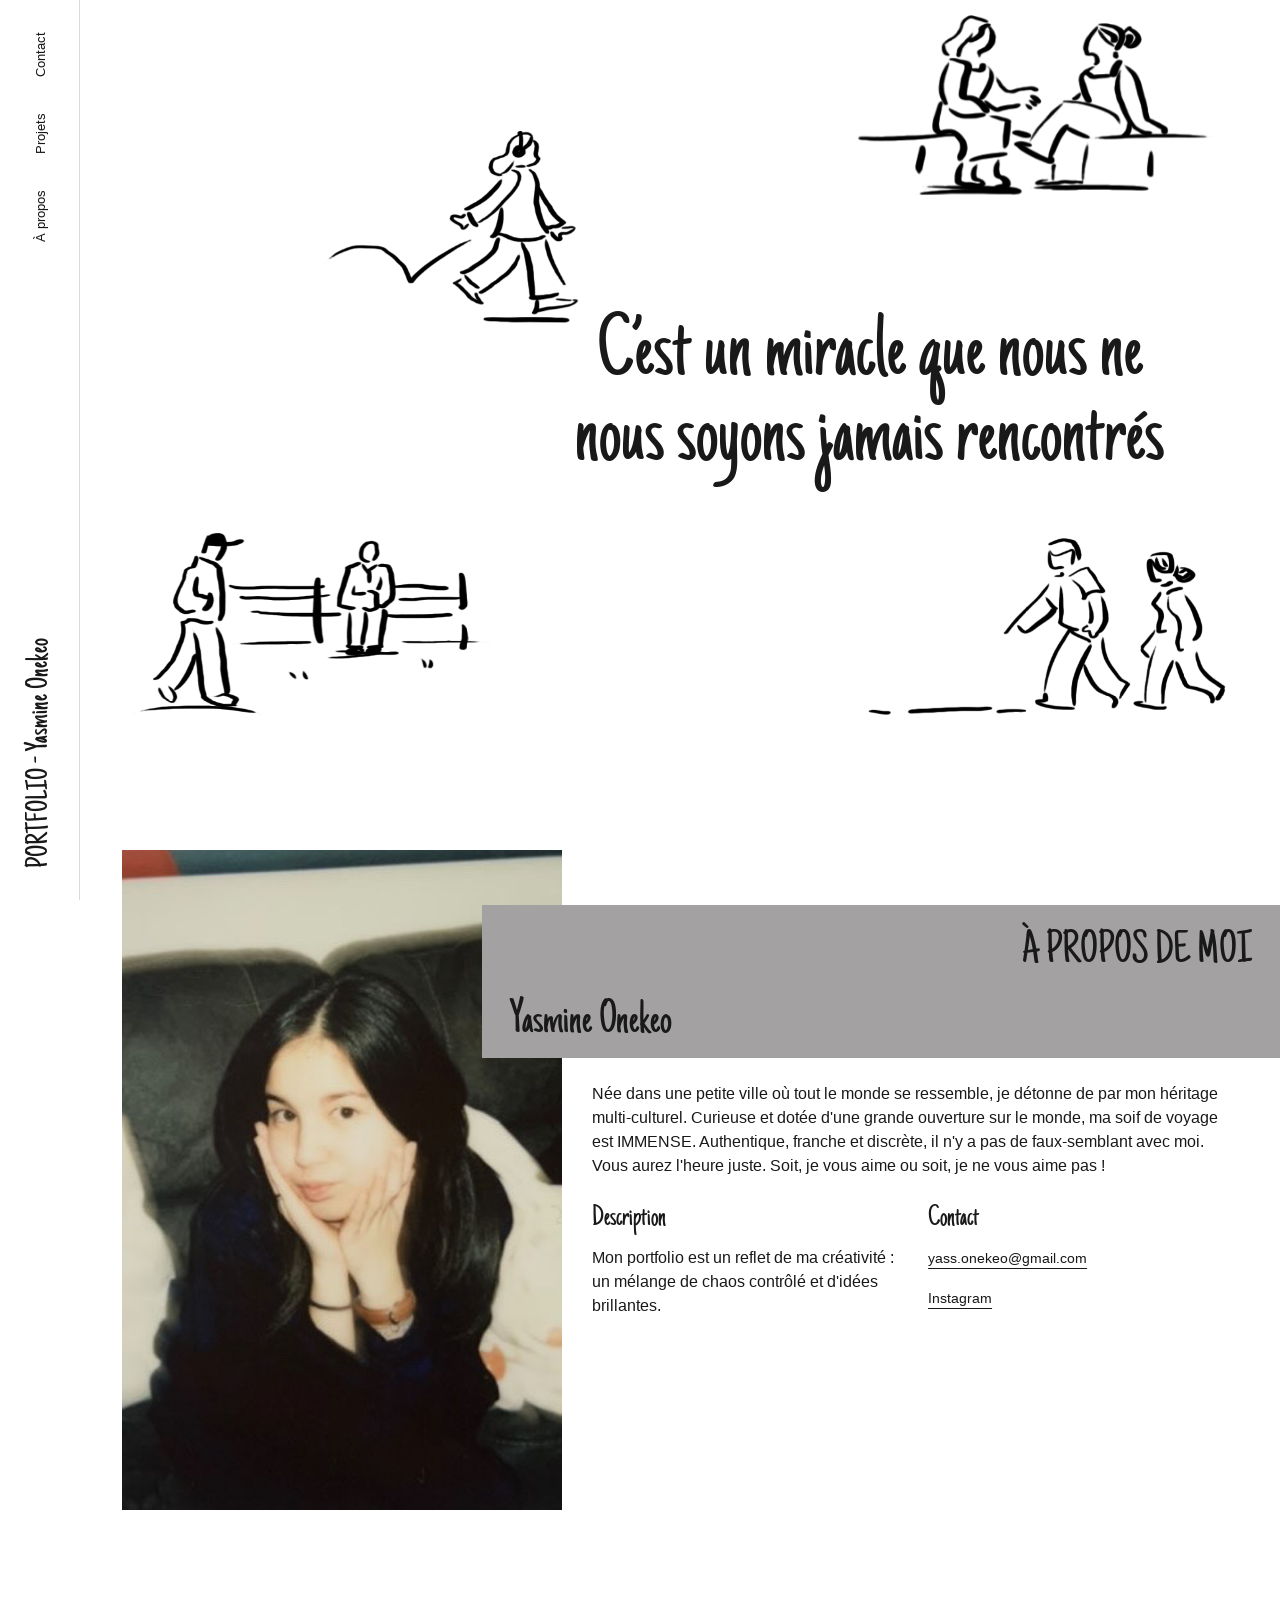
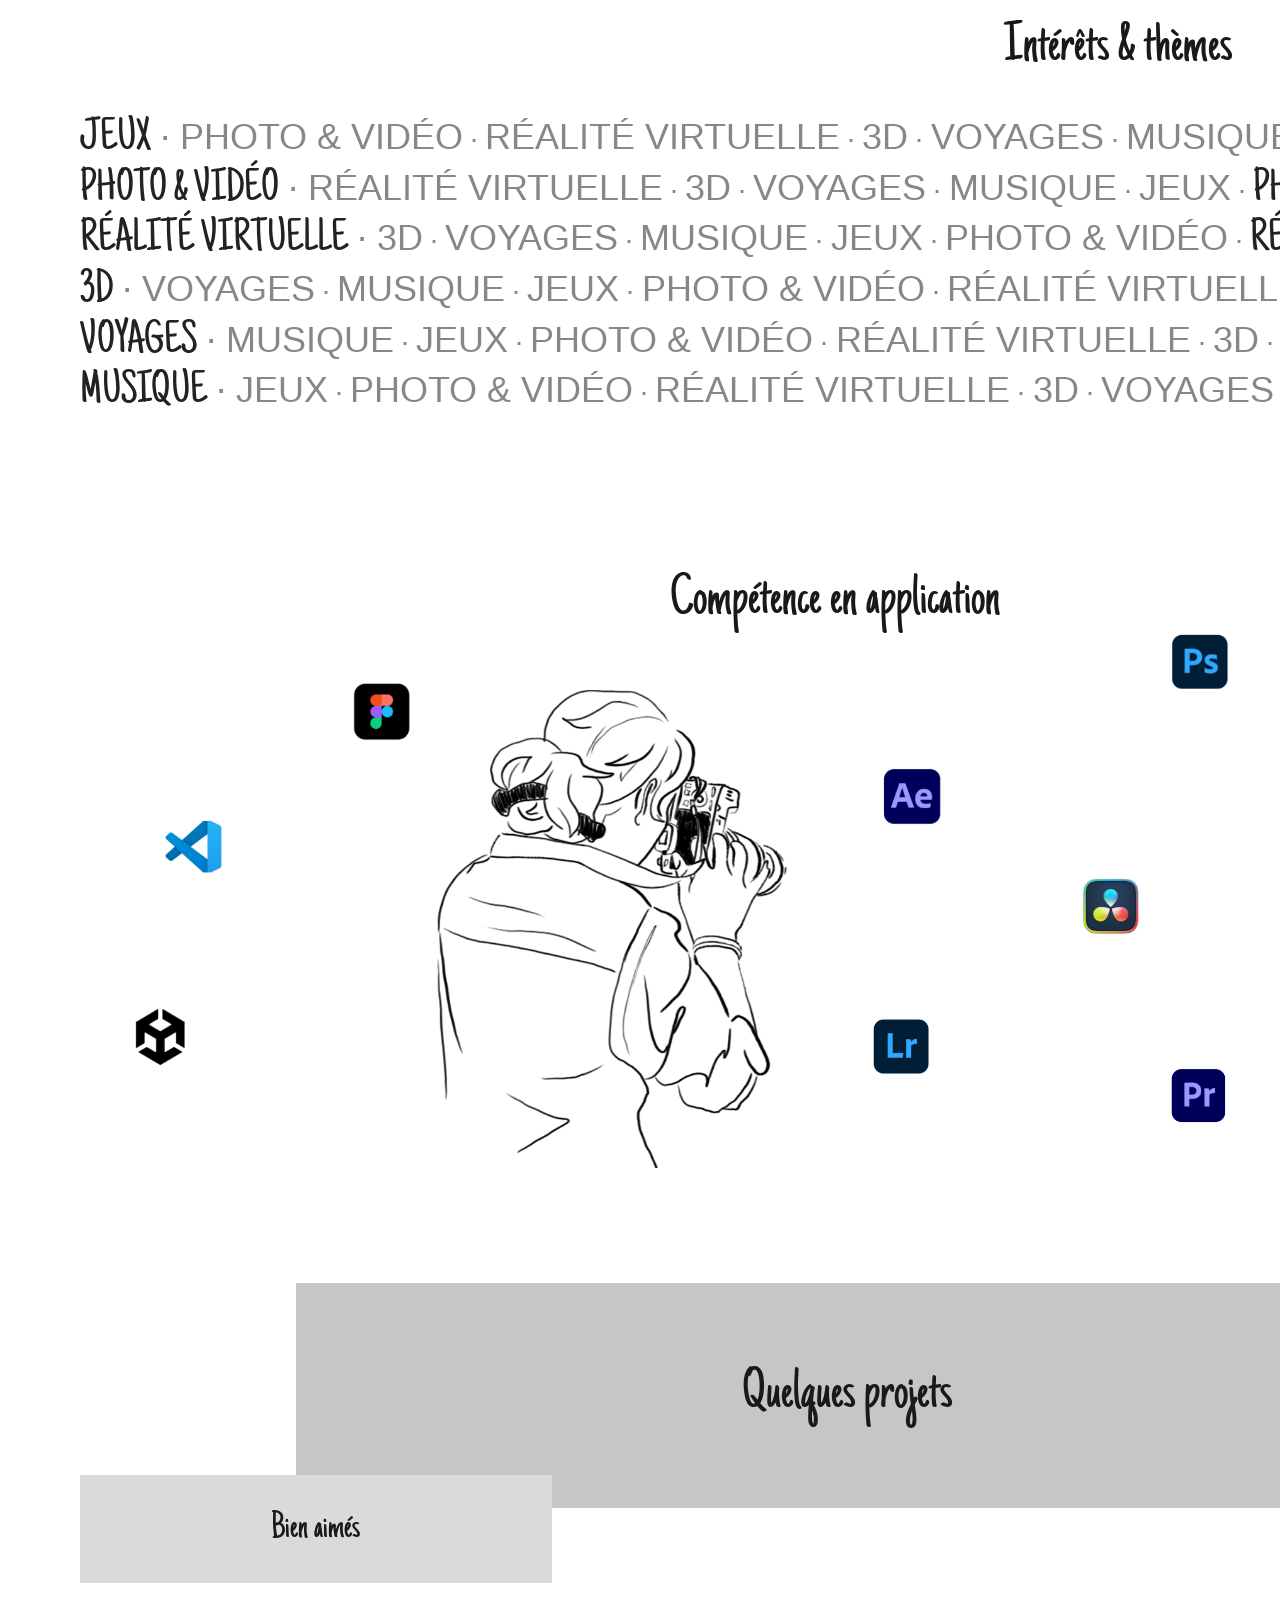
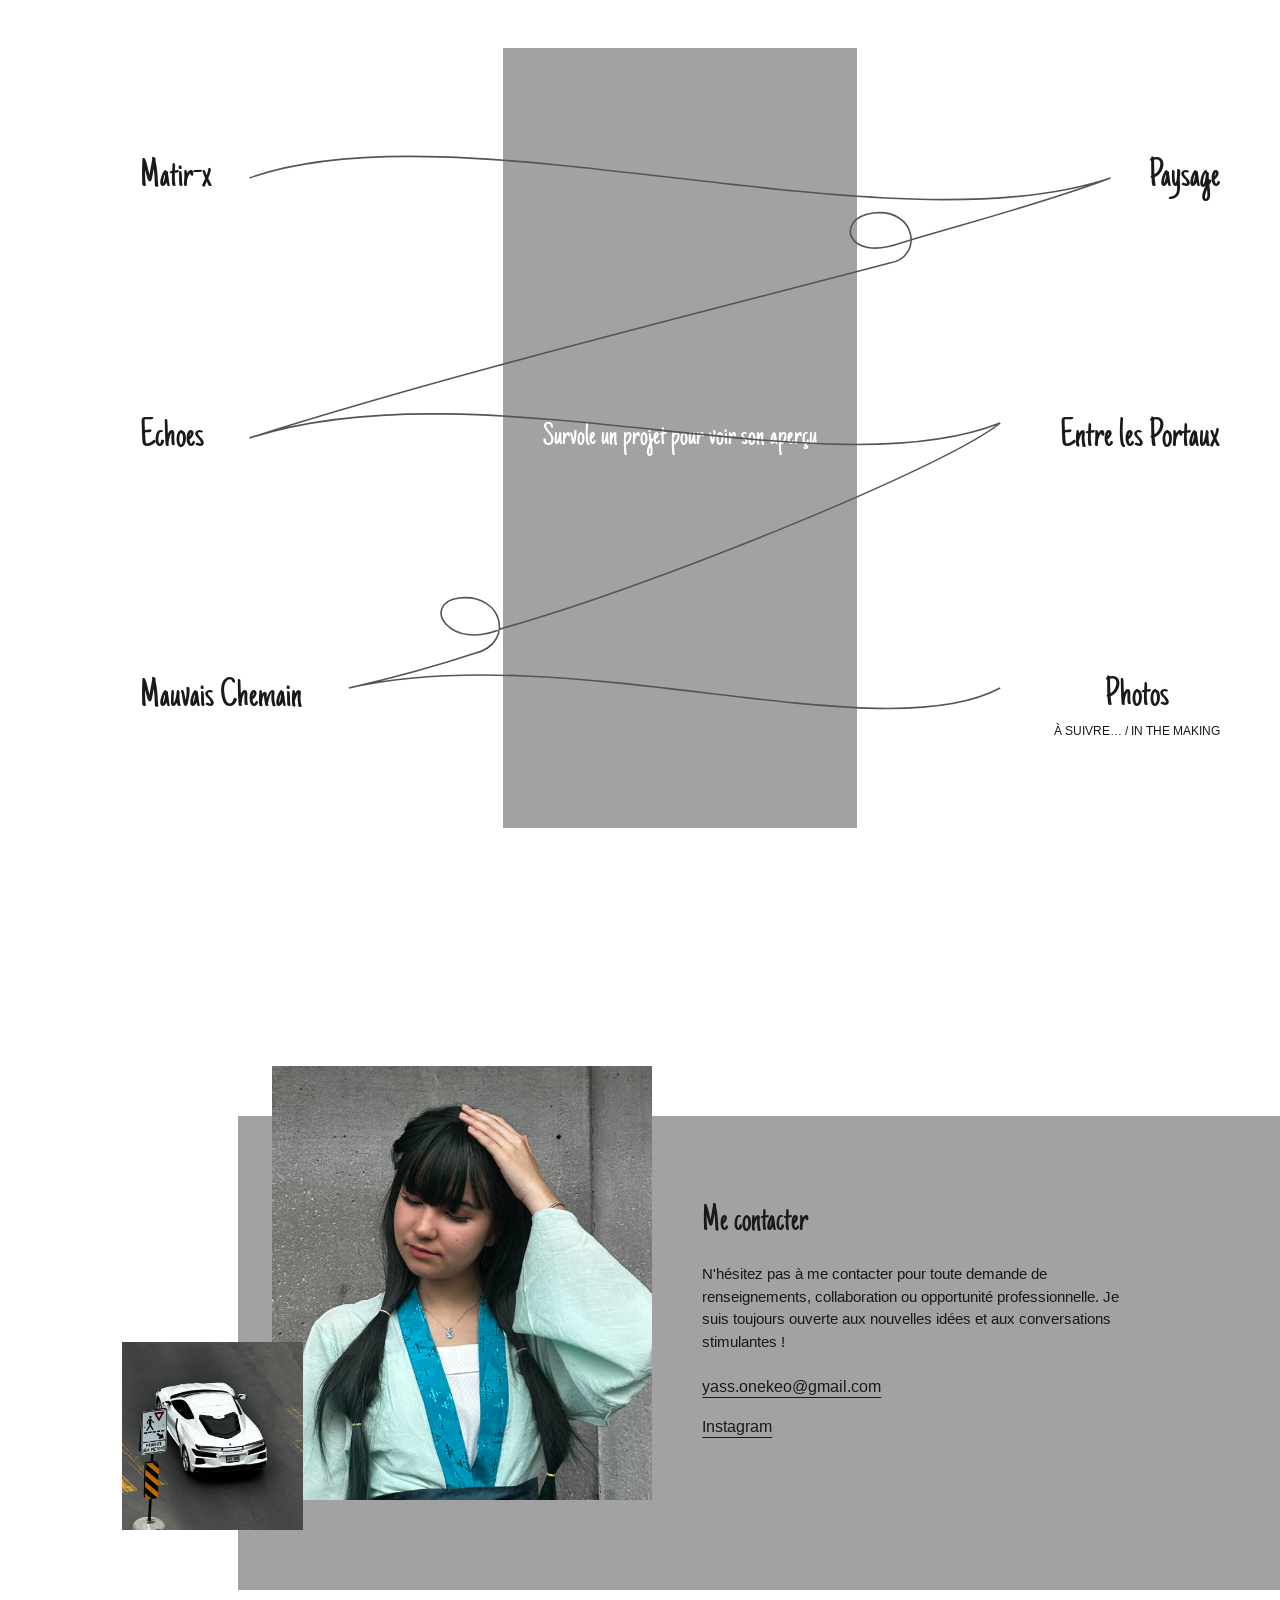
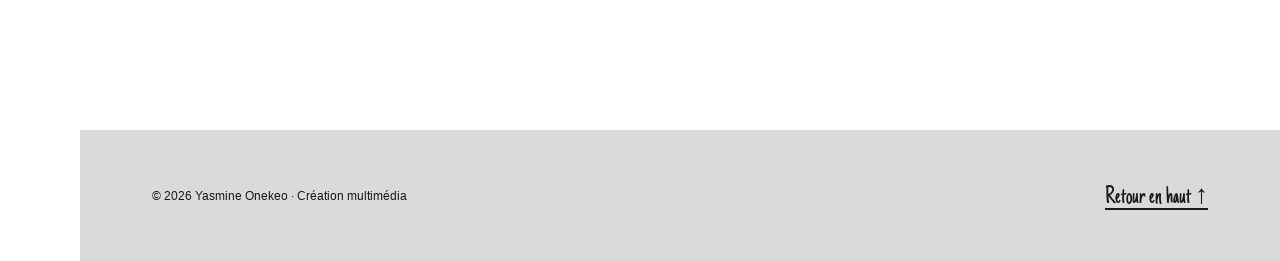
==== index.html @ c8550bc6 "correction de ma langue francaise dana la page d'accueil" ====
<!DOCTYPE html>
<html lang="fr">
  <head>
    <meta charset="UTF-8" />
    <meta name="viewport" content="width=device-width, initial-scale=1.0" />
    <meta name="robots" content="noindex, nofollow" />
    <title>Yasmine Onekeo | Portfolio</title>

    <!-- Les feuilles CSS sont lues dans cet ordre : couleurs, règles communes, mise en page. -->
    <link rel="stylesheet" href="./css/variables.css" />
    <link rel="stylesheet" href="./css/base.css" />
    <link rel="stylesheet" href="./css/layout.css" />

    <!-- Le style de la navigation est séparé parce qu'il est réutilisable. -->
    <link rel="stylesheet" href="./css/composantes/navigation.css" />
    <!-- defer attend la lecture du HTML et respecte l'ordre des trois fichiers. -->
    <script src="./js/data.js" defer></script>
    <script src="./js/components/project-card.js" defer></script>
    <script src="./js/main.js" defer></script>
  </head>

  <body>
    <!-- Visible seulement au clavier : évite de parcourir toute la navigation. -->
    <a class="skip-link" href="#apropos">Aller au contenu</a>

    <!-- Navigation principale -->
    <header class="header">
      <nav class="navigation">
        <a href="#accueil" class="navigation__logo"
          >PORTFOLIO - Yasmine Onekeo</a
        >

        <ul class="navigation__liste">
          <li>
            <a href="#apropos">À propos</a>
          </li>

          <li>
            <a href="#projets">Projets</a>
          </li>

          <li>
            <a href="#contact">Contact</a>
          </li>
        </ul>
      </nav>
    </header>

    <main>
      <!-- HERO / ACCUEIL -->
      <section id="accueil" class="hero">
        <div class="hero__illustration">
          <img
            class="hero__personnage hero__personnage--haut-gauche"
            src="./assets/images/accueil/heroTopLeft.png"
            alt="Dessin d'une personne qui marche"
          />
          <img
            class="hero__personnage hero__personnage--haut-droite"
            src="./assets/images/accueil/heroTopRight.png"
            alt="Dessin de deux personnes assises"
          />
          <img
            class="hero__personnage hero__personnage--bas-gauche"
            src="./assets/images/accueil/heroBottomLeft.png"
            alt="Dessin de personnes devant une barrière"
          />
          <img
            class="hero__personnage hero__personnage--bas-droite"
            src="./assets/images/accueil/heroBottomRight.png"
            alt="Dessin de deux personnes qui marchent"
          />
          <p class="hero__texte">
            C’est un miracle que nous ne nous soyons jamais rencontrés
          </p>
        </div>
      </section>

      <!-- À PROPOS -->
      <section id="apropos" class="apropos">
        <div class="apropos__image">
          <img
            src="./assets/images/accueil/meeee.JPG"
            alt="Portrait de Yasmine Onekeo"
          />
        </div>

        <div class="apropos__contenu">
          <header class="apropos__header">
            <h2>À propos de moi</h2>
            <h1>Yasmine Onekeo</h1>
          </header>

          <div class="apropos__texte">
            <p>
              Née dans une petite ville où tout le monde se ressemble, je
              détonne de par mon héritage multi-culturel. Curieuse et dotée
              d'une grande ouverture sur le monde, ma soif de voyage est
              IMMENSE. Authentique, franche et discrète, il n'y a pas de
              faux-semblant avec moi. Vous aurez l'heure juste. Soit, je vous
              aime ou soit, je ne vous aime pas !
            </p>

            <div class="apropos__details">
              <div>
                <h3>Description</h3>

                <p>
                  Mon portfolio est un reflet de ma créativité : un mélange de
                  chaos contrôlé et d'idées brillantes.
                </p>
              </div>

              <div>
                <h3>Contact</h3>

                <p>
                  <a href="mailto:yass.onekeo@gmail.com">
                    yass.onekeo@gmail.com
                  </a>
                </p>

                <p>
                  <a
                    href="https://www.instagram.com/ugc.yzmn/"
                    target="_blank"
                    rel="noopener noreferrer"
                  >
                    Instagram
                  </a>
                </p>
              </div>
            </div>
          </div>
        </div>
      </section>

      <!-- INTÉRÊTS & THÈMES -->
      <section class="interets">
        <h2>Intérêts & thèmes</h2>

        <div class="interets__marquee">
          <!-- Ligne 1 : défilement vers la gauche -->
          <div class="interets__ligne">
            <div class="interets__groupe">
              <strong class="interets__mot interets__mot--rouge">JEUX</strong>
              <span class="interets__mot interets__mot--vert"
                >PHOTO & VIDÉO</span
              >
              <span class="interets__mot interets__mot--mauve"
                >RÉALITÉ VIRTUELLE</span
              >
              <span class="interets__mot interets__mot--bleu">3D</span>
              <span class="interets__mot interets__mot--jaune">VOYAGES</span>
              <span class="interets__mot interets__mot--rose">MUSIQUE</span>
              <strong class="interets__mot interets__mot--rouge">JEUX</strong>
              <span class="interets__mot interets__mot--vert"
                >PHOTO & VIDÉO</span
              >
              <span class="interets__mot interets__mot--mauve"
                >RÉALITÉ VIRTUELLE</span
              >
              <span class="interets__mot interets__mot--bleu">3D</span>
              <span class="interets__mot interets__mot--jaune">VOYAGES</span>
              <span class="interets__mot interets__mot--rose">MUSIQUE</span>
            </div>

            <!-- Copie du premier groupe : elle rend le défilement continu, sans saut. -->
            <div class="interets__groupe" aria-hidden="true">
              <strong class="interets__mot interets__mot--rouge">JEUX</strong>
              <span class="interets__mot interets__mot--vert"
                >PHOTO & VIDÉO</span
              >
              <span class="interets__mot interets__mot--mauve"
                >RÉALITÉ VIRTUELLE</span
              >
              <span class="interets__mot interets__mot--bleu">3D</span>
              <span class="interets__mot interets__mot--jaune">VOYAGES</span>
              <span class="interets__mot interets__mot--rose">MUSIQUE</span>
              <strong class="interets__mot interets__mot--rouge">JEUX</strong>
              <span class="interets__mot interets__mot--vert"
                >PHOTO & VIDÉO</span
              >
              <span class="interets__mot interets__mot--mauve"
                >RÉALITÉ VIRTUELLE</span
              >
              <span class="interets__mot interets__mot--bleu">3D</span>
              <span class="interets__mot interets__mot--jaune">VOYAGES</span>
              <span class="interets__mot interets__mot--rose">MUSIQUE</span>
            </div>
          </div>

          <!-- Ligne 2 : défilement vers la droite -->
          <div class="interets__ligne">
            <div class="interets__groupe">
              <strong class="interets__mot interets__mot--vert"
                >PHOTO & VIDÉO</strong
              >
              <span class="interets__mot interets__mot--mauve"
                >RÉALITÉ VIRTUELLE</span
              >
              <span class="interets__mot interets__mot--bleu">3D</span>
              <span class="interets__mot interets__mot--jaune">VOYAGES</span>
              <span class="interets__mot interets__mot--rose">MUSIQUE</span>
              <span class="interets__mot interets__mot--rouge">JEUX</span>
              <strong class="interets__mot interets__mot--vert"
                >PHOTO & VIDÉO</strong
              >
              <span class="interets__mot interets__mot--mauve"
                >RÉALITÉ VIRTUELLE</span
              >
              <span class="interets__mot interets__mot--bleu">3D</span>
              <span class="interets__mot interets__mot--jaune">VOYAGES</span>
              <span class="interets__mot interets__mot--rose">MUSIQUE</span>
              <span class="interets__mot interets__mot--rouge">JEUX</span>
            </div>

            <!-- Copie nécessaire au défilement continu -->
            <div class="interets__groupe" aria-hidden="true">
              <strong class="interets__mot interets__mot--vert"
                >PHOTO & VIDÉO</strong
              >
              <span class="interets__mot interets__mot--mauve"
                >RÉALITÉ VIRTUELLE</span
              >
              <span class="interets__mot interets__mot--bleu">3D</span>
              <span class="interets__mot interets__mot--jaune">VOYAGES</span>
              <span class="interets__mot interets__mot--rose">MUSIQUE</span>
              <span class="interets__mot interets__mot--rouge">JEUX</span>
              <strong class="interets__mot interets__mot--vert"
                >PHOTO & VIDÉO</strong
              >
              <span class="interets__mot interets__mot--mauve"
                >RÉALITÉ VIRTUELLE</span
              >
              <span class="interets__mot interets__mot--bleu">3D</span>
              <span class="interets__mot interets__mot--jaune">VOYAGES</span>
              <span class="interets__mot interets__mot--rose">MUSIQUE</span>
              <span class="interets__mot interets__mot--rouge">JEUX</span>
            </div>
          </div>

          <!-- Ligne 3 : défilement vers la gauche -->
          <div class="interets__ligne">
            <div class="interets__groupe">
              <strong class="interets__mot interets__mot--mauve"
                >RÉALITÉ VIRTUELLE</strong
              >
              <span class="interets__mot interets__mot--bleu">3D</span>
              <span class="interets__mot interets__mot--jaune">VOYAGES</span>
              <span class="interets__mot interets__mot--rose">MUSIQUE</span>
              <span class="interets__mot interets__mot--rouge">JEUX</span>
              <span class="interets__mot interets__mot--vert"
                >PHOTO & VIDÉO</span
              >
              <strong class="interets__mot interets__mot--mauve"
                >RÉALITÉ VIRTUELLE</strong
              >
              <span class="interets__mot interets__mot--bleu">3D</span>
              <span class="interets__mot interets__mot--jaune">VOYAGES</span>
              <span class="interets__mot interets__mot--rose">MUSIQUE</span>
              <span class="interets__mot interets__mot--rouge">JEUX</span>
              <span class="interets__mot interets__mot--vert"
                >PHOTO & VIDÉO</span
              >
            </div>

            <!-- Copie nécessaire au défilement continu -->
            <div class="interets__groupe" aria-hidden="true">
              <strong class="interets__mot interets__mot--mauve"
                >RÉALITÉ VIRTUELLE</strong
              >
              <span class="interets__mot interets__mot--bleu">3D</span>
              <span class="interets__mot interets__mot--jaune">VOYAGES</span>
              <span class="interets__mot interets__mot--rose">MUSIQUE</span>
              <span class="interets__mot interets__mot--rouge">JEUX</span>
              <span class="interets__mot interets__mot--vert"
                >PHOTO & VIDÉO</span
              >
              <strong class="interets__mot interets__mot--mauve"
                >RÉALITÉ VIRTUELLE</strong
              >
              <span class="interets__mot interets__mot--bleu">3D</span>
              <span class="interets__mot interets__mot--jaune">VOYAGES</span>
              <span class="interets__mot interets__mot--rose">MUSIQUE</span>
              <span class="interets__mot interets__mot--rouge">JEUX</span>
              <span class="interets__mot interets__mot--vert">PHOTO VIDÉO</span>
            </div>
          </div>

          <!-- Ligne 4 : défilement vers la droite -->
          <div class="interets__ligne">
            <div class="interets__groupe">
              <strong class="interets__mot interets__mot--bleu">3D</strong>
              <span class="interets__mot interets__mot--jaune">VOYAGES</span>
              <span class="interets__mot interets__mot--rose">MUSIQUE</span>
              <span class="interets__mot interets__mot--rouge">JEUX</span>
              <span class="interets__mot interets__mot--vert"
                >PHOTO & VIDÉO</span
              >
              <span class="interets__mot interets__mot--mauve"
                >RÉALITÉ VIRTUELLE</span
              >
              <strong class="interets__mot interets__mot--bleu">3D</strong>
              <span class="interets__mot interets__mot--jaune">VOYAGES</span>
              <span class="interets__mot interets__mot--rose">MUSIQUE</span>
              <span class="interets__mot interets__mot--rouge">JEUX</span>
              <span class="interets__mot interets__mot--vert"
                >PHOTO & VIDÉO</span
              >
              <span class="interets__mot interets__mot--mauve"
                >RÉALITÉ VIRTUELLE</span
              >
            </div>

            <!-- Copie nécessaire au défilement continu -->
            <div class="interets__groupe" aria-hidden="true">
              <strong class="interets__mot interets__mot--bleu">3D</strong>
              <span class="interets__mot interets__mot--jaune">VOYAGES</span>
              <span class="interets__mot interets__mot--rose">MUSIQUE</span>
              <span class="interets__mot interets__mot--rouge">JEUX</span>
              <span class="interets__mot interets__mot--vert"
                >PHOTO & VIDÉO</span
              >
              <span class="interets__mot interets__mot--mauve"
                >RÉALITÉ VIRTUELLE</span
              >
              <strong class="interets__mot interets__mot--bleu">3D</strong>
              <span class="interets__mot interets__mot--jaune">VOYAGES</span>
              <span class="interets__mot interets__mot--rose">MUSIQUE</span>
              <span class="interets__mot interets__mot--rouge">JEUX</span>
              <span class="interets__mot interets__mot--vert"
                >PHOTO & VIDÉO</span
              >
              <span class="interets__mot interets__mot--mauve"
                >RÉALITÉ VIRTUELLE</span
              >
            </div>
          </div>

          <!-- Ligne 5 : défilement vers la gauche -->
          <div class="interets__ligne">
            <div class="interets__groupe">
              <strong class="interets__mot interets__mot--jaune"
                >VOYAGES</strong
              >
              <span class="interets__mot interets__mot--rose">MUSIQUE</span>
              <span class="interets__mot interets__mot--rouge">JEUX</span>
              <span class="interets__mot interets__mot--vert"
                >PHOTO & VIDÉO</span
              >
              <span class="interets__mot interets__mot--mauve"
                >RÉALITÉ VIRTUELLE</span
              >
              <span class="interets__mot interets__mot--bleu">3D</span>
              <strong class="interets__mot interets__mot--jaune"
                >VOYAGES</strong
              >
              <span class="interets__mot interets__mot--rose">MUSIQUE</span>
              <span class="interets__mot interets__mot--rouge">JEUX</span>
              <span class="interets__mot interets__mot--vert"
                >PHOTO & VIDÉO</span
              >
              <span class="interets__mot interets__mot--mauve"
                >RÉALITÉ VIRTUELLE</span
              >
              <span class="interets__mot interets__mot--bleu">3D</span>
            </div>

            <!-- Copie nécessaire au défilement continu -->
            <div class="interets__groupe" aria-hidden="true">
              <strong class="interets__mot interets__mot--jaune"
                >VOYAGES</strong
              >
              <span class="interets__mot interets__mot--rose">MUSIQUE</span>
              <span class="interets__mot interets__mot--rouge">JEUX</span>
              <span class="interets__mot interets__mot--vert"
                >PHOTO & VIDÉO</span
              >
              <span class="interets__mot interets__mot--mauve"
                >RÉALITÉ VIRTUELLE</span
              >
              <span class="interets__mot interets__mot--bleu">3D</span>
              <strong class="interets__mot interets__mot--jaune"
                >VOYAGES</strong
              >
              <span class="interets__mot interets__mot--rose">MUSIQUE</span>
              <span class="interets__mot interets__mot--rouge">JEUX</span>
              <span class="interets__mot interets__mot--vert"
                >PHOTO & VIDÉO</span
              >
              <span class="interets__mot interets__mot--mauve"
                >RÉALITÉ VIRTUELLE</span
              >
              <span class="interets__mot interets__mot--bleu">3D</span>
            </div>
          </div>

          <!-- Ligne 6 : défilement vers la droite -->
          <div class="interets__ligne">
            <div class="interets__groupe">
              <strong class="interets__mot interets__mot--rose">MUSIQUE</strong>
              <span class="interets__mot interets__mot--rouge">JEUX</span>
              <span class="interets__mot interets__mot--vert"
                >PHOTO & VIDÉO</span
              >
              <span class="interets__mot interets__mot--mauve"
                >RÉALITÉ VIRTUELLE</span
              >
              <span class="interets__mot interets__mot--bleu">3D</span>
              <span class="interets__mot interets__mot--jaune">VOYAGES</span>
              <strong class="interets__mot interets__mot--rose">MUSIQUE</strong>
              <span class="interets__mot interets__mot--rouge">JEUX</span>
              <span class="interets__mot interets__mot--vert"
                >PHOTO & VIDÉO</span
              >
              <span class="interets__mot interets__mot--mauve"
                >RÉALITÉ VIRTUELLE</span
              >
              <span class="interets__mot interets__mot--bleu">3D</span>
              <span class="interets__mot interets__mot--jaune">VOYAGES</span>
            </div>

            <!-- Copie nécessaire au défilement continu -->
            <div class="interets__groupe" aria-hidden="true">
              <strong class="interets__mot interets__mot--rose">MUSIQUE</strong>
              <span class="interets__mot interets__mot--rouge">JEUX</span>
              <span class="interets__mot interets__mot--vert"
                >PHOTO & VIDÉO</span
              >
              <span class="interets__mot interets__mot--mauve"
                >RÉALITÉ VIRTUELLE</span
              >
              <span class="interets__mot interets__mot--bleu">3D</span>
              <span class="interets__mot interets__mot--jaune">VOYAGES</span>
              <strong class="interets__mot interets__mot--rose">MUSIQUE</strong>
              <span class="interets__mot interets__mot--rouge">JEUX</span>
              <span class="interets__mot interets__mot--vert"
                >PHOTO & VIDÉO</span
              >
              <span class="interets__mot interets__mot--mauve"
                >RÉALITÉ VIRTUELLE</span
              >
              <span class="interets__mot interets__mot--bleu">3D</span>
              <span class="interets__mot interets__mot--jaune">VOYAGES</span>
            </div>
          </div>
        </div>
      </section>

      <!-- SKILLS / EXPERTISE -->
      <section class="skills">
        <h2>Compétence en application</h2>

        <div class="skills__contenu">
          <div class="skills__illustration">
            <img src="./assets/images/accueil/illustrationn.png" alt="" />
          </div>

          <ul class="skills__logiciels">
            <li class="logiciel" tabindex="0" aria-label="Figma">
              <img
                class="logiciel__icone"
                src="./assets/icones/figma.png"
                alt=""
                width="65"
                height="65"
                loading="lazy"
              />
              <span class="logiciel__nom" aria-hidden="true">Figma</span>
            </li>

            <li class="logiciel" tabindex="0" aria-label="Visual Studio Code">
              <img
                class="logiciel__icone"
                src="./assets/icones/vscode.png"
                alt=""
                width="65"
                height="65"
                loading="lazy"
              />
              <span class="logiciel__nom" aria-hidden="true"
                >Visual Studio Code</span
              >
            </li>

            <li class="logiciel" tabindex="0" aria-label="Unity">
              <img
                class="logiciel__icone"
                src="./assets/icones/unity.png"
                alt=""
                width="65"
                height="65"
                loading="lazy"
              />
              <span class="logiciel__nom" aria-hidden="true">Unity</span>
            </li>

            <li class="logiciel" tabindex="0" aria-label="Adobe Photoshop">
              <img
                class="logiciel__icone"
                src="./assets/icones/photoshop.png"
                alt=""
                width="65"
                height="65"
                loading="lazy"
              />
              <span class="logiciel__nom" aria-hidden="true">Photoshop</span>
            </li>

            <li class="logiciel" tabindex="0" aria-label="Adobe After Effects">
              <img
                class="logiciel__icone"
                src="./assets/icones/after-effects.png"
                alt=""
                width="65"
                height="65"
                loading="lazy"
              />
              <span class="logiciel__nom" aria-hidden="true"
                >After Effects</span
              >
            </li>

            <li class="logiciel" tabindex="0" aria-label="DaVinci Resolve">
              <img
                class="logiciel__icone"
                src="./assets/icones/davinci-resolve.png"
                alt=""
                width="65"
                height="65"
                loading="lazy"
              />
              <span class="logiciel__nom" aria-hidden="true"
                >DaVinci Resolve</span
              >
            </li>

            <li class="logiciel" tabindex="0" aria-label="Adobe Lightroom">
              <img
                class="logiciel__icone"
                src="./assets/icones/lightroom.png"
                alt=""
                width="65"
                height="65"
                loading="lazy"
              />
              <span class="logiciel__nom" aria-hidden="true">Lightroom</span>
            </li>

            <li class="logiciel" tabindex="0" aria-label="Adobe Premiere Pro">
              <img
                class="logiciel__icone"
                src="./assets/icones/premiere-pro.png"
                alt=""
                width="65"
                height="65"
                loading="lazy"
              />
              <span class="logiciel__nom" aria-hidden="true">Premiere Pro</span>
            </li>
          </ul>
        </div>
      </section>

      <!-- PROJETS -->
      <section id="projets" class="projets">
        <header class="projets__header">
          <h2>Quelques projets</h2>
          <p>Bien aimés</p>
        </header>

        <div class="projets__composition">
          <!-- Zone d'aperçu : l'image change au survol d'un projet. -->
          <div class="projets__apercu" aria-live="polite">
            <img class="projets__apercu-image" alt="" />
            <p class="projets__apercu-texte">
              Survole un projet pour voir son aperçu
            </p>
          </div>

          <img
            class="projets__fil"
            src="./assets/images/accueil/fil-projets.svg"
            alt=""
          />

          <!-- Cette div est remplie depuis data/projects.json. -->
          <div class="projets__liste" aria-live="polite">
            <p class="projets__message">Chargement des projets…</p>
          </div>

          <!-- Cette dernière place annonce les futurs projets. -->
          <p class="projets__avenir">
            Photos<span>À suivre… / In the making</span>
          </p>
        </div>
      </section>

      <!-- CONTACT -->
      <section id="contact" class="contact">
        <figure class="contact__images">
          <img
            class="contact__portrait"
            loading="lazy"
            src="./assets/images/accueil/contact.jpeg"
            alt="Yasmine Onekeo"
          />

          <img
            class="contact__voiture"
            loading="lazy"
            src="./assets/images/accueil/voiture.JPG"
            alt="Extrait d'un projet photographique"
          />
        </figure>

        <div class="contact__contenu">
          <h2>Me contacter</h2>

          <p class="contact__texte">
            N'hésitez pas à me contacter pour toute demande de renseignements,
            collaboration ou opportunité professionnelle. Je suis toujours
            ouverte aux nouvelles idées et aux conversations stimulantes !
          </p>

          <address>
            <p>
              <a href="mailto:yass.onekeo@gmail.com">yass.onekeo@gmail.com</a>
            </p>

            <p>
              <a
                href="https://www.instagram.com/ugc.yzmn/"
                target="_blank"
                rel="noopener noreferrer"
              >
                Instagram
              </a>
            </p>
          </address>
        </div>
      </section>
    </main>

    <!-- FOOTER -->
    <footer class="footer">
      <p>© 2026 Yasmine Onekeo · Création multimédia</p>
      <a href="#accueil">Retour en haut ↑</a>
    </footer>
  </body>
</html>
---- css/variables.css ----
/*
  Palette commune à toutes les sections.
  Une variable CSS commence par -- et permet de réutiliser une même couleur.
  Exemple : background: var(--gris-collage).
*/
:root {
  --couleur-texte: #191919;
  --couleur-fond: #fff;
  --gris-collage: #a3a1a1;
  --gris-projets: #c7c5c5;
  --gris-clair: #dadada;
  --gris-themes: #8a8686;
}
---- css/base.css ----
/* Polices  */
@font-face {
  font-family: Liberation;
  src: url("../assets/fonts/liberation_sans/LiberationSans-Regular.ttf")
    format("truetype");
  font-display: swap;
}

@font-face {
  font-family: Liberation;
  src: url("../assets/fonts/liberation_sans/LiberationSans-Bold.ttf")
    format("truetype");
  font-weight: 700;
  font-display: swap;
}

@font-face {
  font-family: "Just Another Hand";
  src: url("../assets/fonts/Just_Another_Hand/JustAnotherHand-Regular.ttf")
    format("truetype");
  font-display: swap;
}

/* Chaque élément compte sa bordure et son espace intérieur dans sa largeur. */
* {
  box-sizing: border-box;
}

/* Le défilement vers les ancres (#projets, #contact…) devient doux. */
html {
  scroll-behavior: smooth;
  scroll-padding-top: 24px;
}

/* Styles communs pour les pages du site. */
body {
  margin: 0;
  color: var(--couleur-texte);
  background: var(--couleur-fond);
  font-family: Liberation, Arial, sans-serif;
  line-height: 1.5;
  overflow-x: hidden;
}

/* Une image ne dépasse jamais la largeur de son conteneur. */
img {
  display: block;
  max-width: 100%;
}

/* Les liens reprennent la couleur du texte qui les entoure. */
a {
  color: inherit;
  text-underline-offset: 5px;
}

a:hover {
  text-decoration: underline;
}

/* Le contour apparaît quand on navigue avec la touche Tab. */
a:focus-visible {
  outline: 2px solid var(--couleur-texte);
  outline-offset: 7px;
}

h1,
h2,
h3,
p {
  margin-top: 0;
}

h2 {
  font-family: "Just Another Hand", cursive;
  font-weight: 400;
  font-size: clamp(36px, 4.5vw, 60px);
  line-height: 1;
}

address {
  font-style: normal;
}

/* Lien aide les personnes au clavier à aller directement au contenu. */
.skip-link {
  position: absolute;
  top: -100px;
  left: 20px;
  z-index: 10;
  padding: 12px;
  background: white;
}

.skip-link:focus {
  top: 12px;
}
---- css/layout.css ----
/*
  Page d'accueil.
  Les classes qui commencent par hero__, apropos__ ou projets__ sont des parties
  d'une même section. Les règles en bas du fichier adaptent le site au mobile.
*/
main {
  max-width: 1440px;
  margin: auto;
}

.hero {
  margin: 0 3.5% 120px;
}

.hero__illustration {
  position: relative;
  min-height: clamp(460px, 57vw, 760px);
}

.hero__personnage {
  position: absolute;
  width: clamp(150px, 28vw, 400px);
  height: auto;
  object-fit: contain;
}

/* Animation des dessins qui entrent du côté où ils sont placés. */
.hero--anime .hero__personnage {
  opacity: 0;
  will-change: transform, opacity;
  transition: opacity 5s ease, transform 5s cubic-bezier(0.22, 1, 0.36, 1);
}

.hero--anime .hero__personnage--haut-gauche,
.hero--anime .hero__personnage--bas-gauche {
  transform: translateX(-120px);
}

.hero--anime .hero__personnage--haut-droite,
.hero--anime .hero__personnage--bas-droite {
  transform: translateX(120px);
}

.hero--anime.is-visible .hero__personnage {
  opacity: 1;
  transform: translateX(0);
}

.hero--anime .hero__personnage--haut-gauche {
  transition-delay: 0.6s;
}
.hero--anime .hero__personnage--haut-droite {
  transition-delay: 1s;
}
.hero--anime .hero__personnage--bas-gauche {
  transition-delay: 1.4s;
}
.hero--anime .hero__personnage--bas-droite {
  transition-delay: 1.8s;
}

.hero__personnage--haut-gauche {
  top: 18%;
  left: 18%;
  width: clamp(130px, 20vw, 285px);
}

.hero__personnage--haut-droite {
  top: 2%;
  right: 2%;
}

.hero__personnage--bas-gauche {
  bottom: 2%;
  left: 1%;
}

.hero__personnage--bas-droite {
  right: 1%;
  bottom: 2%;
}

.hero__texte {
  position: absolute;
  top: 43%;
  right: 4%;
  width: min(58%, 760px);
  margin: 0;
  font: clamp(52px, 7vw, 110px) / 0.95 "Just Another Hand", cursive;
  text-align: center;
}

.hero--anime .hero__texte {
  opacity: 0;
  transform: translateX(120px);
  will-change: transform, opacity;
  transition: opacity 5s ease, transform 5s cubic-bezier(0.22, 1, 0.36, 1);
}

.hero--anime.is-visible .hero__texte {
  opacity: 1;
  transform: translateX(0);
}

/* Ces sections apparaissent doucement lorsqu'elles entrent dans l'écran. */
.accueil-section--anime {
  opacity: 0;
  transform: translateY(40px);
  transition: opacity 1s ease, transform 1s cubic-bezier(0.22, 1, 0.36, 1);
}

.accueil-section--anime.is-visible {
  opacity: 1;
  transform: translateY(0);
}

/* À propos */
.apropos {
  display: grid;
  grid-template-columns: 38% 62%;
  margin: 0 0 110px 3.5%;
  align-items: start;
}

.apropos__image img {
  width: 100%;
  height: 660px;
  object-fit: cover;
}

.apropos__contenu {
  margin-top: 55px;
  margin-left: -80px;
  position: relative;
}

.apropos__header {
  /* Le gris reste seulement derrière le titre et le nom. */
  background: var(--gris-collage);
  padding: 24px 28px 12px;
}

.apropos__header h2 {
  font-family: "Just Another Hand", cursive;
  text-transform: uppercase;
  text-align: right;
  font-size: clamp(24px, 3.7vw, 49px);
  font-weight: 400;
  margin: 0 0 22px;
}

.apropos__header h1 {
  font: 48px/1 "Just Another Hand", cursive;
  margin: 0;
}

.apropos__texte {
  padding: 24px 6% 0 110px;
  text-align: left;
}

.apropos__details {
  display: grid;
  grid-template-columns: 1fr 1fr;
  gap: 32px;
  margin-top: 26px;
}

.apropos h3 {
  font: 30px "Just Another Hand", cursive;
  margin-bottom: 12px;
}

.apropos__details a {
  overflow-wrap: anywhere;
  font-size: 14px;
}

/* Dans « À propos », chaque partie arrive après la précédente. */
.apropos.accueil-section--anime {
  opacity: 1;
  transform: none;
  transition: none;
}

.apropos.accueil-section--anime .apropos__image,
.apropos.accueil-section--anime .apropos__header,
.apropos.accueil-section--anime .apropos__texte > p,
.apropos.accueil-section--anime .apropos__details > div {
  opacity: 0;
  transition: opacity 1.4s ease, transform 1.4s cubic-bezier(0.22, 1, 0.36, 1);
}

.apropos.accueil-section--anime .apropos__image {
  transform: translateX(-55px);
}

.apropos.accueil-section--anime .apropos__header,
.apropos.accueil-section--anime .apropos__texte > p,
.apropos.accueil-section--anime .apropos__details > div {
  transform: translateX(45px);
}

.apropos.accueil-section--anime.is-visible .apropos__image,
.apropos.accueil-section--anime.is-visible .apropos__header,
.apropos.accueil-section--anime.is-visible .apropos__texte > p,
.apropos.accueil-section--anime.is-visible .apropos__details > div {
  opacity: 1;
  transform: translateX(0);
}

.apropos.accueil-section--anime .apropos__header {
  transition-delay: 0.5s;
}

.apropos.accueil-section--anime .apropos__texte > p {
  transition-delay: 0.9s;
}

.apropos.accueil-section--anime .apropos__details > div:first-child {
  transition-delay: 1.3s;
}

.apropos.accueil-section--anime .apropos__details > div:last-child {
  transition-delay: 1.7s;
}

/* Intérêts et défilement */
.interets {
  overflow: hidden;
  margin-bottom: 140px;
}

.interets h2 {
  text-align: right;
  margin: 0 4% 20px;
}

/* Deux groupes identiques assurent une boucle sans coupure. */
.interets__marquee {
  overflow: hidden;
  padding-block: 16px;
}

.interets__ligne {
  display: flex;
  width: max-content;
  animation: interets-defilement 65s linear infinite;
}

.interets__ligne:nth-child(even) {
  animation-direction: reverse;
}

.interets__groupe {
  display: flex;
  flex-shrink: 0;
  align-items: baseline;
  white-space: nowrap;
  color: var(--gris-themes);
  font-size: clamp(21px, 2.8vw, 39px);
  line-height: 1.35;
}

.interets__mot {
  display: inline-block;
  transition: color 0.2s, text-shadow 0.2s;
}

.interets__mot::after {
  content: "·";
  display: inline-block;
  margin-inline: 0.25em;
  color: var(--gris-themes);
  text-shadow: none;
  font-family: Liberation, sans-serif;
  font-size: 0.8em;
}

.interets__marquee strong {
  color: #222;
  font: 1.3em/1 "Just Another Hand", cursive;
  font-weight: 400;
}

.interets__mot:hover {
  color: var(--glow);
  text-shadow: 0 0 6px var(--glow), 0 0 18px var(--glow);
}

@keyframes interets-defilement {
  to {
    transform: translateX(-50%);
  }
}

/* Logiciels et survol */
.skills {
  margin: 0 4% 135px;
}

.skills h2 {
  text-align: center;
  padding-left: 28%;
}

.skills__contenu {
  height: 470px;
  position: relative;
}

.skills__illustration {
  position: absolute;
  width: 32%;
  left: 28%;
  top: 12px;
}

.skills__illustration img {
  width: 100%;
}

.skills__logiciels {
  list-style: none;
  padding: 0;
  margin: 0;
}

.logiciel {
  position: absolute;
  display: grid;
  justify-items: center;
  gap: 10px;
  font-size: 12px;
}

/* L'animation est activée que si JavaScript est dispo. */
.skills--anime .logiciel {
  opacity: 0;
  transform: translateY(24px) rotate(-3deg) scale(0.92);
  will-change: transform, opacity;
  transition: opacity 0.45s ease, transform 0.55s cubic-bezier(0.22, 1, 0.36, 1);
}

.skills--anime.is-visible .logiciel {
  opacity: 1;
  transform: translateY(0) rotate(0) scale(1);
}

.skills--anime .logiciel:nth-child(1) {
  transition-delay: 0.05s; /* Figma */
}
.skills--anime .logiciel:nth-child(2) {
  transition-delay: 0.12s; /* Vscode */
}
.skills--anime .logiciel:nth-child(3) {
  transition-delay: 0.19s; /* Unity */
}
.skills--anime .logiciel:nth-child(4) {
  transition-delay: 0.26s; /* Photoshop */
}
.skills--anime .logiciel:nth-child(5) {
  transition-delay: 0.33s; /* After Effects */
}
.skills--anime .logiciel:nth-child(6) {
  transition-delay: 0.4s; /* DaVinci */
}
.skills--anime .logiciel:nth-child(7) {
  transition-delay: 0.47s; /* Lightroom */
}
.skills--anime .logiciel:nth-child(8) {
  transition-delay: 0.54s; /* Premiere Pro */
}

.logiciel__icone {
  width: 65px;
  height: 65px;
  object-fit: contain;
  will-change: transform;
  transition: transform 0.22s ease;
}

/* Après arrivée, icône continue à flotter . */
.skills--anime.is-visible .logiciel__icone {
  animation: icone-flottante 2.2s ease-in-out infinite alternate;
}

.skills--anime.is-visible .logiciel:nth-child(2) .logiciel__icone {
  animation-delay: -0.35s;
}
.skills--anime.is-visible .logiciel:nth-child(3) .logiciel__icone {
  animation-delay: -0.7s;
}
.skills--anime.is-visible .logiciel:nth-child(4) .logiciel__icone {
  animation-delay: -1.05s;
}
.skills--anime.is-visible .logiciel:nth-child(5) .logiciel__icone {
  animation-delay: -1.4s;
}
.skills--anime.is-visible .logiciel:nth-child(6) .logiciel__icone {
  animation-delay: -1.75s;
}
.skills--anime.is-visible .logiciel:nth-child(7) .logiciel__icone {
  animation-delay: -2.1s;
}
.skills--anime.is-visible .logiciel:nth-child(8) .logiciel__icone {
  animation-delay: -2.45s;
}

@keyframes icone-flottante {
  from {
    transform: translateY(-14px) rotate(-12deg);
  }
  to {
    transform: translateY(14px) rotate(12deg);
  }
}

.logiciel__nom {
  position: absolute;
  z-index: 2;
  top: calc(100% + 12px);
  left: 50%;
  width: max-content;
  max-width: 125px;
  text-align: center;
  line-height: 1.3;
  color: var(--couleur-texte);
  opacity: 0;
  transform: translate(-50%, 4px);
  pointer-events: none;
  transition: opacity 0.22s ease, transform 0.22s ease;
}
/* animation lorsque hover */
.logiciel:is(:hover, :focus),
.logiciel.est-actif {
  z-index: 5;
}
.logiciel:is(:hover, :focus) .logiciel__icone,
.logiciel.est-actif .logiciel__icone {
  transform: scale(1.15);
  animation-play-state: paused;
}

.logiciel:is(:hover, :focus) .logiciel__nom,
.logiciel.est-actif .logiciel__nom {
  opacity: 1;
  transform: translate(-50%, 0);
}

.logiciel:focus-visible {
  outline: 2px solid var(--couleur-texte);
  outline-offset: 9px;
  border-radius: 10px;
}
/* Garder les étiquettes aux extrémités dans la page. */
.logiciel:nth-child(2) .logiciel__nom,
.logiciel:nth-child(3) .logiciel__nom {
  left: 0;
  transform: translateY(4px);
}

.logiciel:nth-child(4) .logiciel__nom,
.logiciel:nth-child(8) .logiciel__nom {
  left: auto;
  right: 0;
  transform: translateY(4px);
}

.logiciel:nth-child(2):is(:hover, :focus) .logiciel__nom,
.logiciel:nth-child(3):is(:hover, :focus) .logiciel__nom,
.logiciel:nth-child(4):is(:hover, :focus) .logiciel__nom,
.logiciel:nth-child(8):is(:hover, :focus) .logiciel__nom,
.logiciel:nth-child(2).est-actif .logiciel__nom,
.logiciel:nth-child(3).est-actif .logiciel__nom,
.logiciel:nth-child(4).est-actif .logiciel__nom,
.logiciel:nth-child(8).est-actif .logiciel__nom {
  transform: translateY(0);
}

/* Un toucher remplace le survol sur iPad et iPhone. */
@media (hover: none), (pointer: coarse) {
  .logiciel {
    touch-action: manipulation;
  }
}

.logiciel:nth-child(1) {
  left: 20%;
  top: 0;
}

.logiciel:nth-child(2) {
  left: 3%;
  top: 135px;
}

.logiciel:nth-child(3) {
  left: 0;
  top: 325px;
}

.logiciel:nth-child(4) {
  right: 0;
  top: -50px;
}

.logiciel:nth-child(5) {
  right: 26%;
  top: 85px;
}

.logiciel:nth-child(6) {
  right: 8%;
  top: 195px;
}

.logiciel:nth-child(7) {
  right: 27%;
  top: 335px;
}

.logiciel:nth-child(8) {
  right: 0;
  top: 385px;
}

/* Projets */
.projets {
  margin-bottom: 130px;
}

.projets__header {
  margin-left: 18%;
  background: var(--gris-projets);
  height: 225px;
  position: relative;
  display: grid;
  place-items: center;
}

.projets__header h2 {
  margin: 0;
  padding-left: 12%;
}

.projets__header p {
  position: absolute;
  left: -22%;
  bottom: -75px;
  background: var(--gris-clair);
  padding: 35px 7%;
  width: 48%;
  text-align: center;
  font: 38px/1 "Just Another Hand", cursive;
  margin: 0;
}

.projets__composition {
  position: relative;
  margin: 140px 4% 0;
  height: 780px;
}

.projets__apercu {
  position: absolute;
  background: var(--gris-collage);
  left: 34%;
  top: 0;
  width: 32%;
  height: 100%;
  overflow: hidden;
}

.projets__apercu-image {
  width: 100%;
  height: 100%;
  object-fit: cover;
  opacity: 0;
  transition: opacity 0.25s ease;
}

.projets__apercu-image.is-visible {
  opacity: 1;
}

.projets__apercu-texte {
  position: absolute;
  inset: 50% 12px auto;
  margin: 0;
  color: var(--couleur-fond);
  font: 32px / 1 "Just Another Hand", cursive;
  text-align: center;
  transform: translateY(-50%);
  transition: opacity 0.25s ease;
}

.projets__apercu-texte.is-hidden {
  opacity: 0;
}

.projets__fil {
  position: absolute;
  width: 100%;
  height: 100%;
  pointer-events: none;
}

.projets__liste {
  position: relative;
  height: 100%;
  display: grid;
  grid-template-columns: 1fr 1fr;
  grid-template-rows: repeat(3, 1fr);
  column-gap: 35%;
  align-items: center;
}

.projets__message {
  grid-column: 1 / -1;
  margin: 0;
  font: 36px / 1 "Just Another Hand", cursive;
  text-align: center;
}

/* Dernière place de la composition : un projet arrivera plus tard. */
.projets__avenir {
  position: absolute;
  right: 0;
  bottom: 10%;
  margin: 0;
  padding: 12px;
  font: clamp(30px, 3.3vw, 48px) / 1 "Just Another Hand", cursive;
  text-align: center;
}

.projets__avenir span {
  display: block;
  margin-top: 6px;
  font: 12px / 1.2 Liberation, sans-serif;
  text-transform: uppercase;
}

.projets__lien {
  font: clamp(30px, 3.3vw, 48px) / 1 "Just Another Hand", cursive;
  text-decoration: none;
  width: fit-content;
  padding: 12px;
  transition: transform 0.2s, color 0.2s, text-shadow 0.2s;
  animation: projet-flotte 2.8s ease-in-out infinite alternate;
}

/* Chaque nom a un délai différent pour éviter qu'ils bougent tous ensemble. */
.projets__lien:nth-child(2) {
  animation-delay: -0.56s;
}

.projets__lien:nth-child(3) {
  animation-delay: -1.12s;
}

.projets__lien:nth-child(4) {
  animation-delay: -1.68s;
}

.projets__lien:nth-child(5) {
  animation-delay: -2.24s;
}

.projets__lien:nth-child(even) {
  justify-self: end;
}

/* Les trois derniers noms restent lisibles au-dessus du tracé SVG. */
.projets__lien:nth-child(n + 4) {
  position: relative;
  z-index: 2;
}

.projets__avenir {
  z-index: 2;
}

.interets__mot--vert,
.projets__lien--vert {
  --glow: #26a65b;
}
.interets__mot--mauve,
.projets__lien--mauve {
  --glow: #a34de0;
}
.interets__mot--rouge,
.projets__lien--rouge {
  --glow: #e63946;
}
.interets__mot--bleu,
.projets__lien--bleu {
  --glow: #3085ef;
}
.interets__mot--jaune,
.projets__lien--jaune {
  --glow: #d6aa00;
}
.interets__mot--rose,
.projets__lien--rose {
  --glow: #e754a6;
}

.projets__lien:is(:hover, :focus-visible) {
  color: var(--glow);
  text-shadow: 0 0 2px var(--glow), 0 0 1px var(--glow);
  animation-play-state: paused;
}

@keyframes projet-flotte {
  from {
    transform: translateY(-7px) rotate(-2deg);
  }
  to {
    transform: translateY(7px) rotate(2deg);
  }
}

/* Contact */
.contact {
  position: relative;
  margin: 0 0 140px 3.5%;
  display: grid;
  /* Le texte commence près du portrait, sans le recouvrir. */
  grid-template-columns: 54% 46%;
  padding-bottom: 90px;
  align-items: end;
}

.contact::before {
  content: "";
  position: absolute;
  left: 10%;
  right: 0;
  bottom: 0;
  height: 75%;
  background: var(--gris-collage);
}

.contact__images {
  position: relative;
  padding-left: 20%;
  margin: 0;
}

.contact__portrait {
  width: 76%;
  transform: translateX(25px);
}

.contact__voiture {
  position: absolute;
  width: 29%;
  left: 0;
  bottom: -30px;
}

.contact__contenu {
  position: relative;
  z-index: 1;
  padding: 45px 50px 45px 35px;
  /* Rapproche le titre et les liens du portrait. */
  transform: translateX(-80px);
  margin-top: 200px; /* Ajout pour descendre le texte */
}

.contact__texte {
  max-width: 420px;
  margin: 0 0 22px;
  font-size: 15px;
}

/* Dans Contact, les photos arrivent de gauche et les écrits de droite. */
.contact.accueil-section--anime {
  opacity: 1;
  transform: none;
  transition: none;
}

.contact.accueil-section--anime .contact__images,
.contact.accueil-section--anime .contact__contenu {
  opacity: 0;
  transition: opacity 1.4s ease, transform 1.4s cubic-bezier(0.22, 1, 0.36, 1);
}

.contact.accueil-section--anime .contact__images {
  transform: translateX(-55px);
}

.contact.accueil-section--anime .contact__contenu {
  transform: translateX(25px);
  transition-delay: 0.5s;
}

.contact.accueil-section--anime.is-visible .contact__images {
  opacity: 1;
  transform: translateX(0);
}

.contact.accueil-section--anime.is-visible .contact__contenu {
  opacity: 1;
  transform: translateX(-80px);
}

.contact h2 {
  font-size: 38px;
  margin-bottom: 22px;
}

.contact address {
  font-size: 16px;
  overflow-wrap: anywhere;
}
/* Pied de page */
.footer {
  background: var(--gris-clair);
  padding: 50px 6%;
  display: flex;
  justify-content: space-between;
  align-items: center;
  gap: 24px;
  font-size: 12px;
}

.footer p {
  margin: 0;
}

.footer a {
  font: 26px "Just Another Hand", cursive;
}
/* Adaptation mobile */
@media (max-width: 760px) {
  .hero {
    margin: 45px 0 85px;
  }
  .hero__illustration {
    min-height: 470px;
  }
  .hero__personnage {
    width: 45%;
  }
  .hero__personnage--haut-gauche {
    /* Évite que le dessin touche la phrase du hero sur mobile. */
    top: 11%;
    left: 4%;
    width: 35%;
  }
  .hero__personnage--haut-droite {
    top: 2%;
    right: 1%;
  }
  .hero__personnage--bas-gauche {
    left: 0;
  }
  .hero__personnage--bas-droite {
    right: 0;
  }
  .hero__texte {
    top: 40%;
    right: 2%;
    width: 64%;
    font-size: clamp(42px, 11vw, 62px);
  }
  .apropos {
    display: flex;
    flex-direction: column;
    margin: 0 0 95px;
    padding-top: 0;
  }
  .apropos__image {
    order: 2;
    width: 58%;
    margin: 28px auto 0;
  }
  .apropos__image img {
    height: auto;
  }
  .apropos__contenu {
    order: 1;
    margin: 0;
  }
  .apropos__header {
    position: static;
    width: 100%;
    padding: 18px;
  }
  .apropos__header h2 {
    font-size: clamp(24px, 5.5vw, 38px);
    margin-bottom: 28px;
  }
  .apropos__header h1 {
    font-size: 38px;
  }
  .apropos__texte {
    padding: 25px 6% 0;
  }
  .apropos__details {
    gap: 20px;
    text-align: left;
  }
  .interets {
    margin-bottom: 100px;
  }
  .interets h2 {
    font-size: 36px;
  }
  .skills {
    margin-bottom: 95px;
  }
  .skills h2 {
    padding: 0;
    text-align: right;
  }
  .skills__contenu {
    height: 480px;
  }
  .skills__illustration {
    left: 0;
    top: 145px;
    width: 48%;
  }
  .logiciel__icone {
    width: 47px;
    height: 47px;
  }
  .logiciel {
    font-size: 10px;
  }
  .logiciel:nth-child(1) {
    left: 17%;
    top: 45px;
  }
  .logiciel:nth-child(2) {
    left: 75%;
    top: 400px;
  }
  .logiciel:nth-child(3) {
    left: 58%;
    top: 330px;
  }
  .logiciel:nth-child(4) {
    right: 1%;
    top: 80px;
  }
  .logiciel:nth-child(5) {
    right: auto;
    left: 5%;
    top: -30px;
  }
  .logiciel:nth-child(6) {
    right: 2%;
    top: 260px;
  }
  .logiciel:nth-child(7) {
    right: 32%;
    top: 20px;
  }
  .logiciel:nth-child(8) {
    right: 28%;
    top: 170px;
  }
  .projets {
    margin-bottom: 90px;
  }
  .projets__header {
    height: 150px;
    margin-left: 17%;
  }
  .projets__header h2 {
    font-size: 36px;
    padding: 0;
  }
  .projets__header p {
    font-size: 30px;
    bottom: -35px;
    padding: 28px 8px;
    width: 55%;
  }
  .projets__composition {
    margin-top: 90px;
    height: 570px;
  }
  /* Le tracé reste derrière les noms au lieu de les recouvrir. */
  .projets__fil {
    width: 82%;
    height: 82%;
    top: 9%;
    left: 9%;
  }
  .projets__liste {
    column-gap: 12%;
  }
  .projets__lien {
    font-size: 30px;
    padding: 6px;
    max-width: 145px;
  }
  .projets__avenir {
    right: 0;
    bottom: 8%;
    font-size: 30px;
  }
  .projets__apercu {
    left: 38%;
    width: 24%;
  }
  .contact {
    margin: 0 0 85px;
    display: block;
    padding: 0 0 25px;
  }
  .contact::before {
    left: 15%;
    height: 51%;
  }
  .contact__images {
    padding: 0;
    width: 72%;
    margin-left: 19%;
  }
  .contact__voiture {
    left: -26%;
    width: 40%;
    bottom: 5px;
  }
  .contact__contenu {
    margin: 30px 0 0 20%;
    padding: 35px 28px;
    transform: none;
  }
  .contact.accueil-section--anime .contact__contenu {
    transform: translateX(45px);
  }
  .contact.accueil-section--anime.is-visible .contact__contenu {
    transform: translateX(0);
  }
  .contact h2 {
    margin-bottom: 14px;
  }
  .contact address {
    font-size: 14px;
  }
  .footer {
    padding: 35px 6%;
    flex-wrap: wrap;
  }
}

@media (max-width: 480px) {
  .hero__illustration {
    min-height: 420px;
  }

  .apropos__details {
    grid-template-columns: 1fr;
  }

  .skills__contenu {
    height: 440px;
  }

  .projets__composition {
    height: 510px;
  }

  .projets__lien,
  .projets__avenir {
    font-size: 26px;
  }
}

/* Même composition, avec des proportions adaptées aux très grands écrans. */
@media (min-width: 1800px) {
  main {
    max-width: 2000px;
  }

  .hero {
    margin-bottom: 160px;
  }

  .hero__illustration {
    min-height: 980px;
  }

  .hero__personnage {
    width: min(30vw, 560px);
  }

  .hero__personnage--haut-gauche {
    width: min(22vw, 400px);
  }

  .hero__texte {
    width: min(60%, 1050px);
    font-size: clamp(82px, 7vw, 150px);
  }

  .apropos {
    margin-bottom: 160px;
  }

  .apropos__image img {
    height: 820px;
  }

  .skills__contenu {
    height: 610px;
  }

  .logiciel__icone {
    width: 82px;
    height: 82px;
  }

  .projets__header {
    height: 280px;
  }

  .projets__composition {
    height: 1000px;
  }

  .contact {
    margin-bottom: 180px;
  }
}
---- css/composantes/navigation.css ----
/* La barre de navigation est en haut sur petit écran. */
.header {
  max-width: 1440px;
  margin: auto;
  padding: 22px 4%;
}

.navigation {
  display: flex;
  justify-content: space-between;
  align-items: center;
  gap: 20px;
}

.navigation__logo {
  font: 32px "Just Another Hand", cursive;
  text-decoration: none;
}

.navigation__liste {
  list-style: none;
  display: flex;
  gap: clamp(16px, 3vw, 44px);
  margin: 0;
  padding: 0;
  font-size: 13px;
}

.navigation__liste a {
  text-decoration: none;
}

.navigation__liste a:hover {
  text-decoration: underline;
}

/* Navigation à gauche sur ordi */
@media (min-width: 761px) and (min-height: 481px) {
  body {
    padding-left: 80px;
  }

  .header {
    position: fixed;
    inset: 0 auto 0 0;
    z-index: 5;
    width: 80px;
    height: 100dvh;
    margin: 0;
    padding: 0;
    background: var(--couleur-fond);
    border-right: 1px solid var(--gris-clair);
  }

  .navigation {
    position: absolute;
    top: 50%;
    left: 50%;
    width: calc(100dvh - 64px);
    transform: translate(-50%, -50%) rotate(-90deg);
  }

  .navigation__logo,
  .navigation__liste a {
    white-space: nowrap;
  }

  .navigation__liste {
    gap: clamp(18px, 4vh, 44px);
  }
}

/* Sur téléphone, les liens passent sous le nom pour garder de l'espace. */
@media (max-width: 420px) {
  .navigation {
    flex-wrap: wrap;
    gap: 12px;
  }
  .navigation__logo {
    max-width: none;
    font-size: 28px;
  }
  .navigation__liste {
    flex: 0 0 100%;
    width: 100%;
    justify-content: space-between;
    gap: 8px;
    font-size: 12px;
  }
}

/* Agrandit la nav pour les grands écrans */
@media (min-width: 1800px) {
  .header {
    max-width: 2000px;
  }

  .navigation__logo {
    font-size: 40px;
  }

  .navigation__liste {
    font-size: 16px;
  }
}
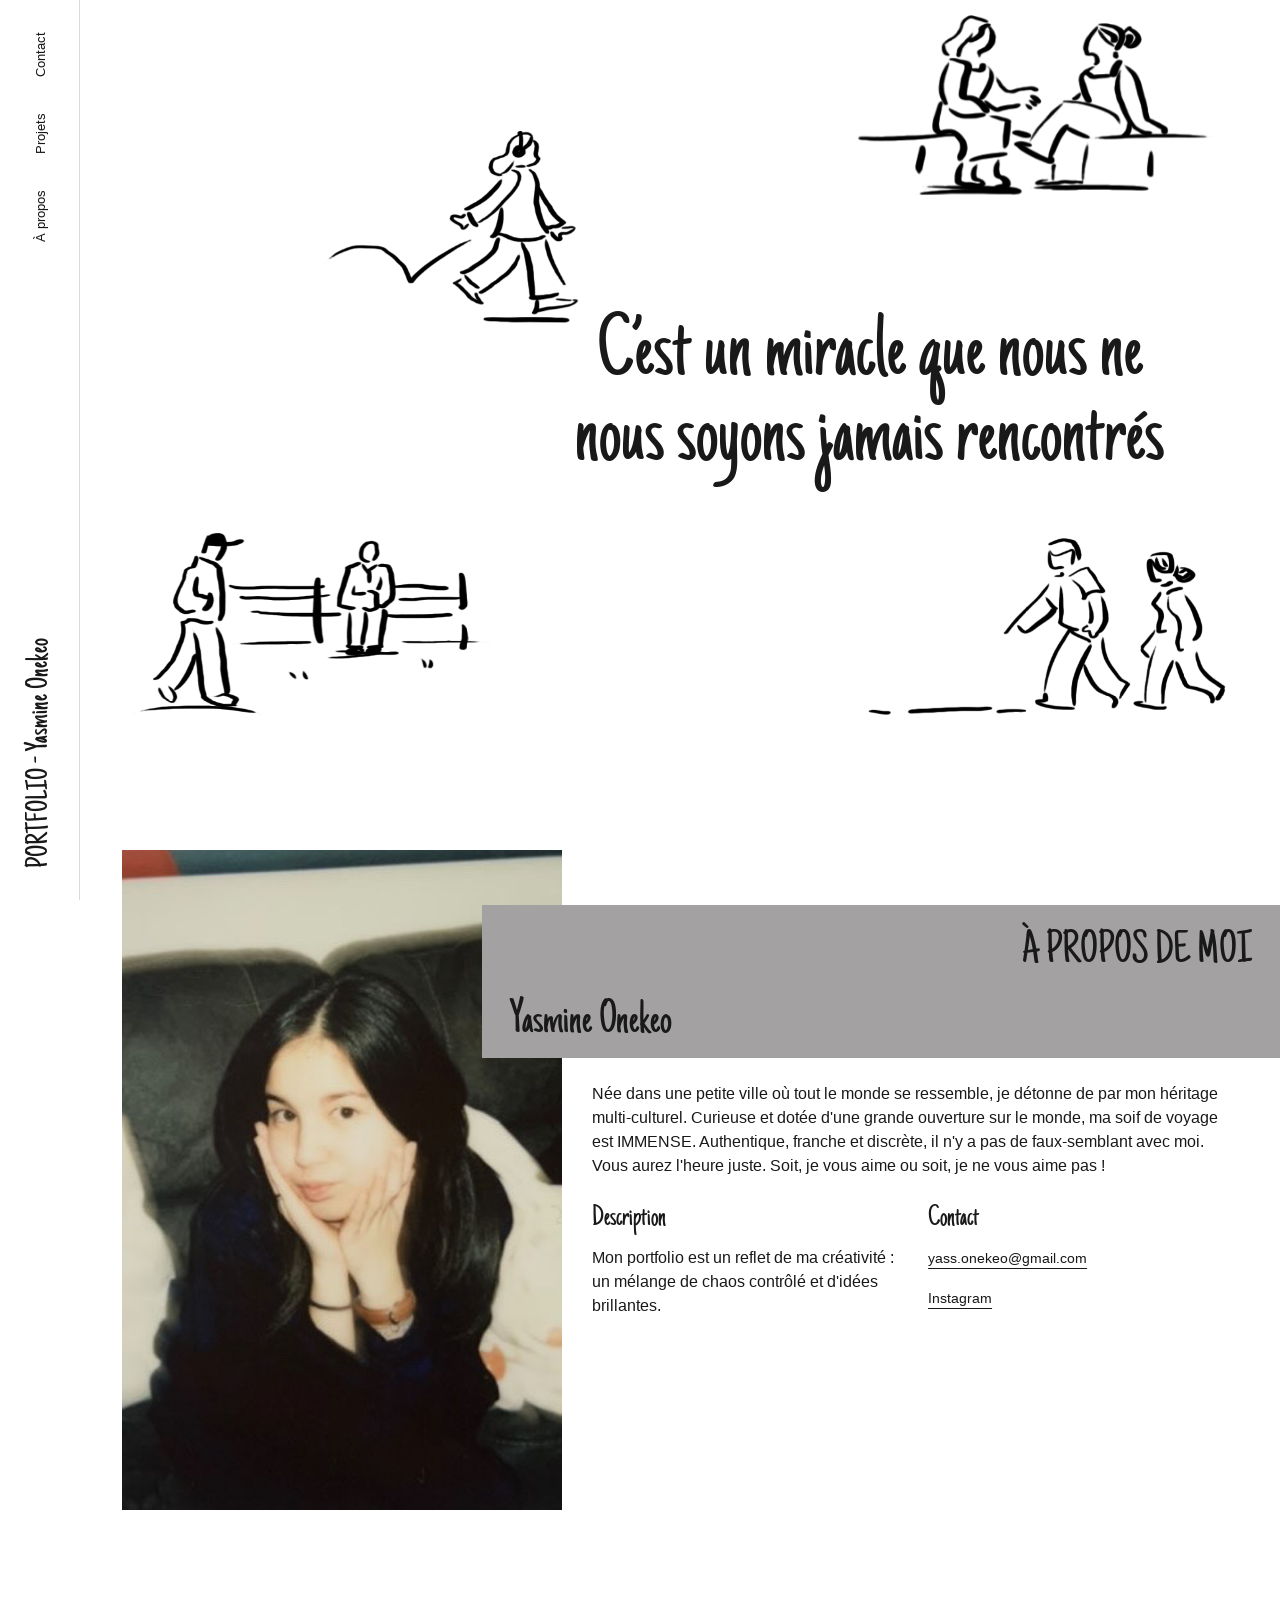
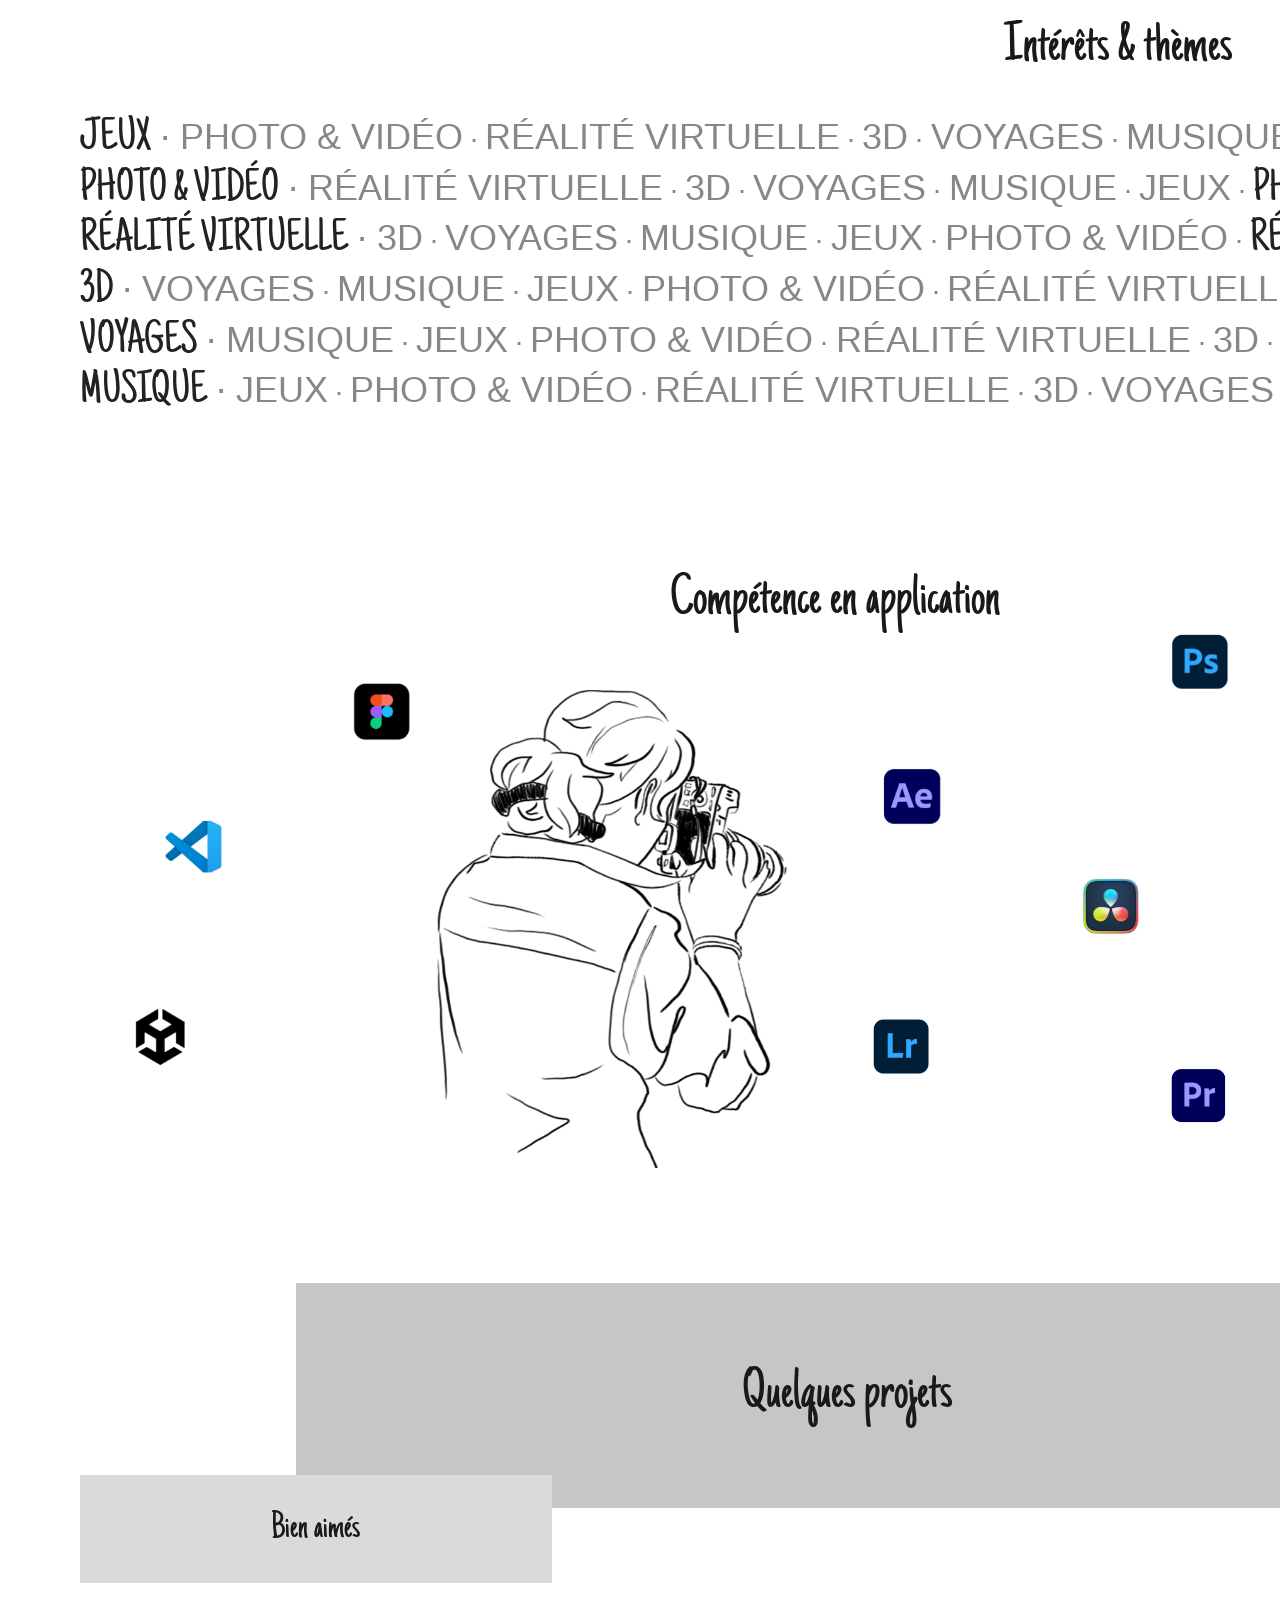
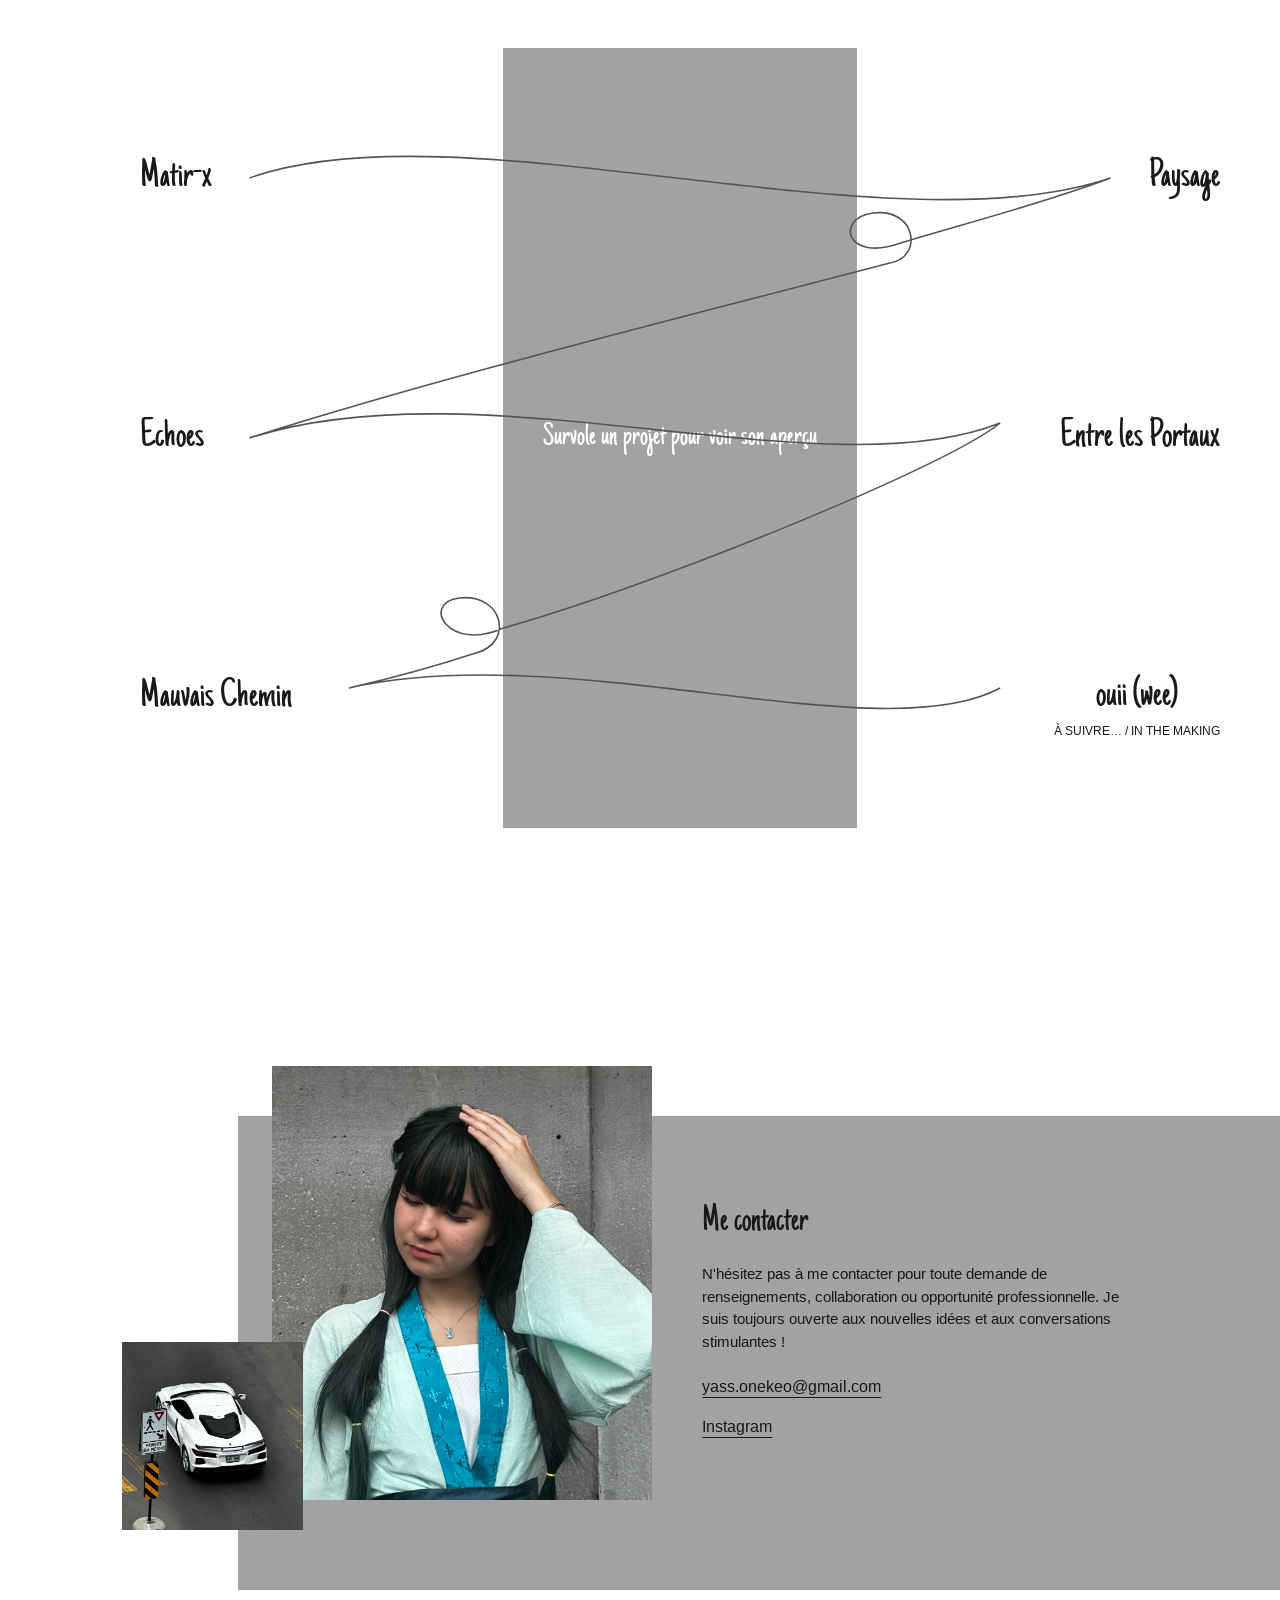
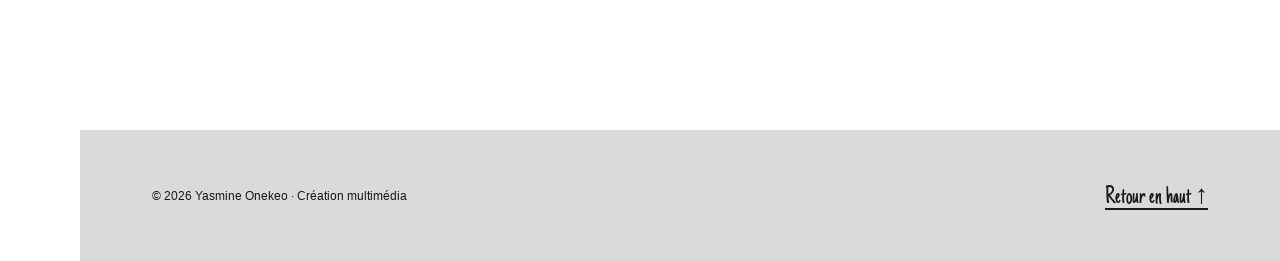
==== commit d9689152: "Correction de fautes d'orthographe et amélioration de la clarté des descriptions dans le fichier pro" ====
--- a/index.html
+++ b/index.html
@@ -592,7 +592,7 @@
 
           <!-- Cette dernière place annonce les futurs projets. -->
           <p class="projets__avenir">
-            Photos<span>À suivre… / In the making</span>
+            ouii (wee)<span>À suivre… / In the making</span>
           </p>
         </div>
       </section>
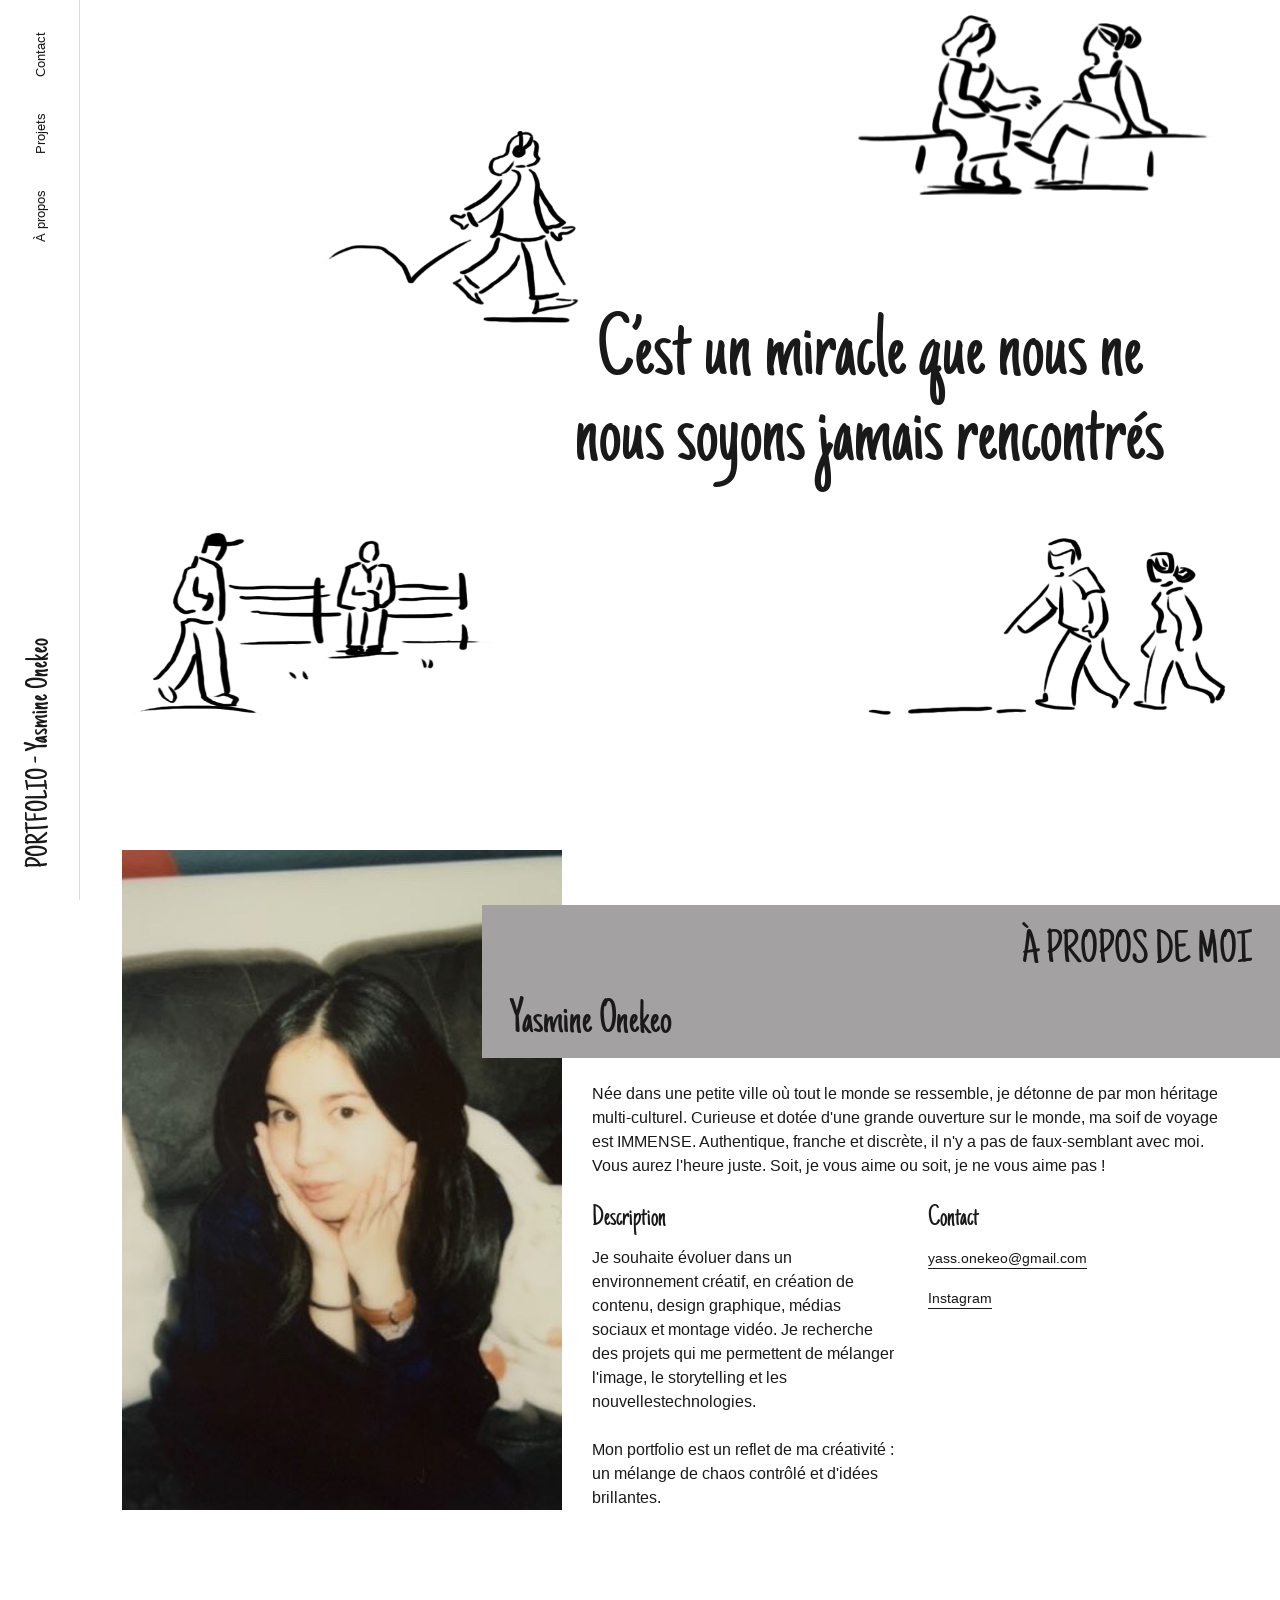
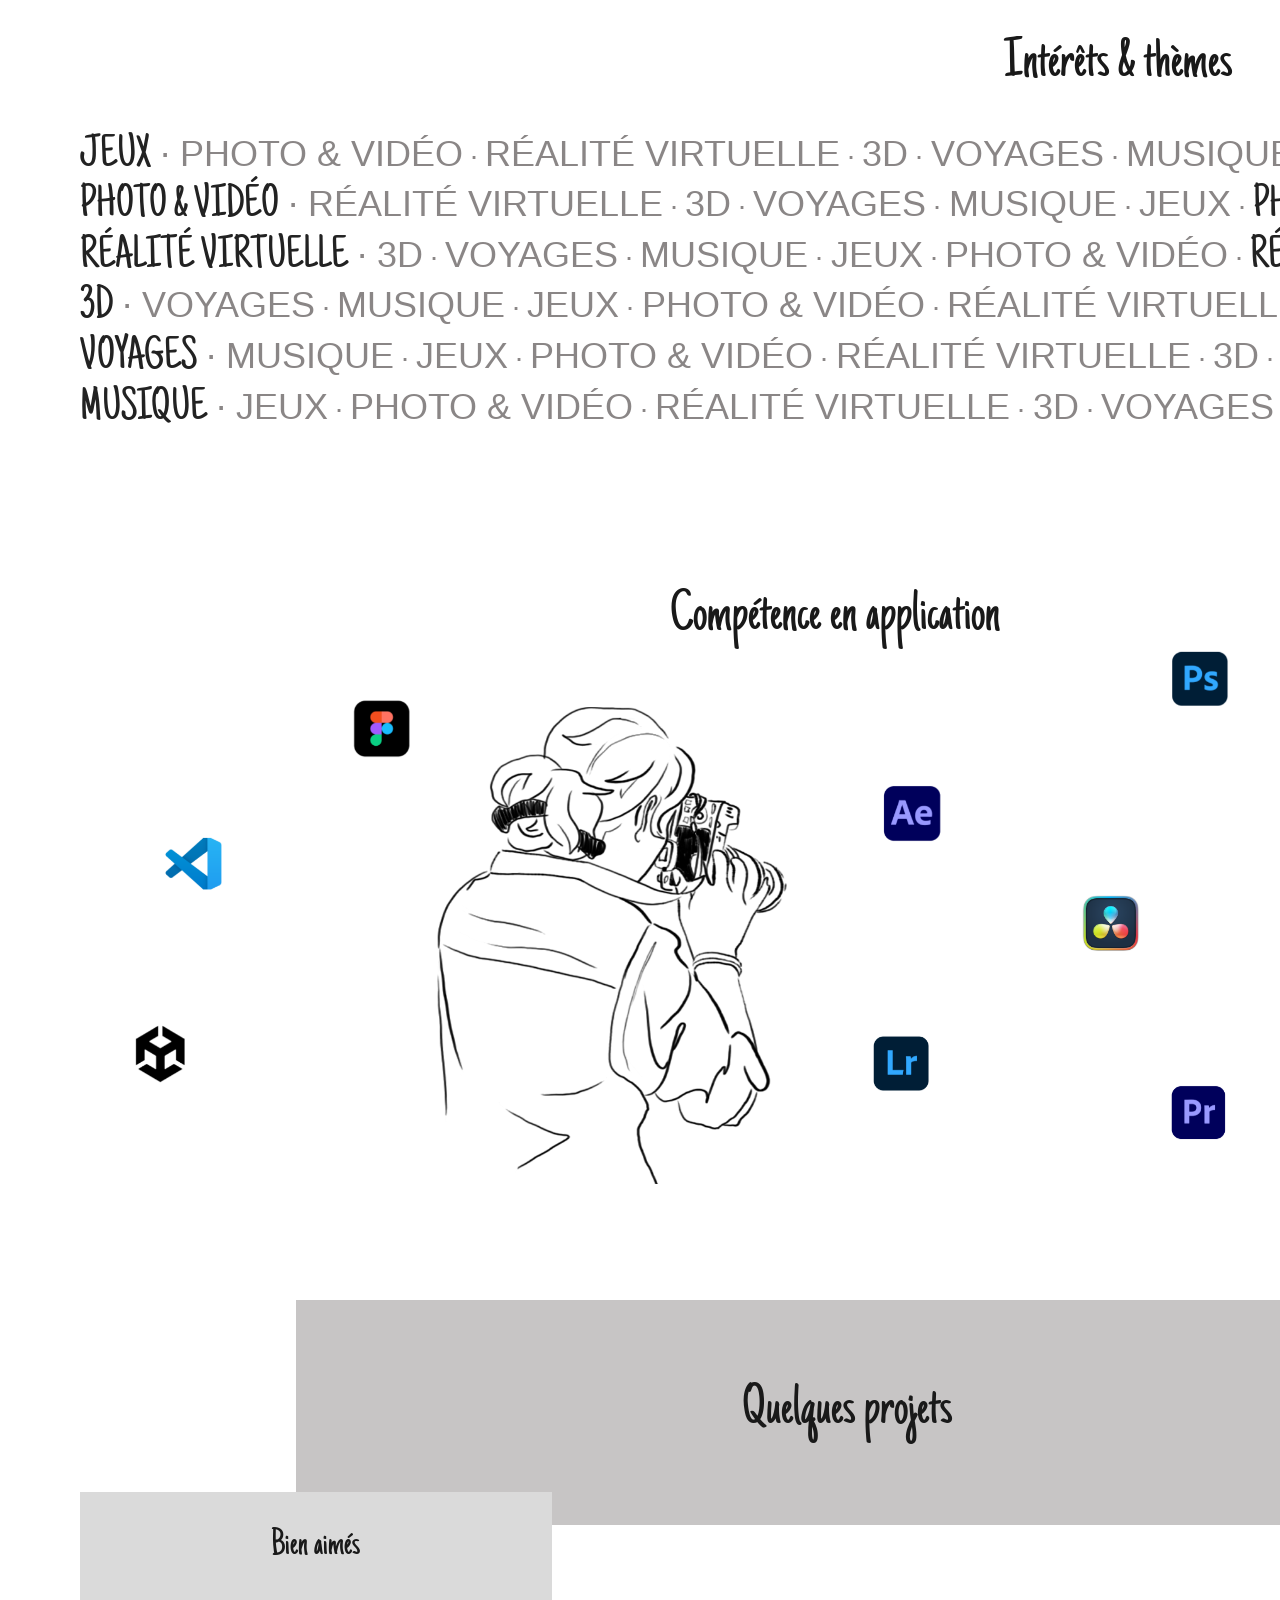
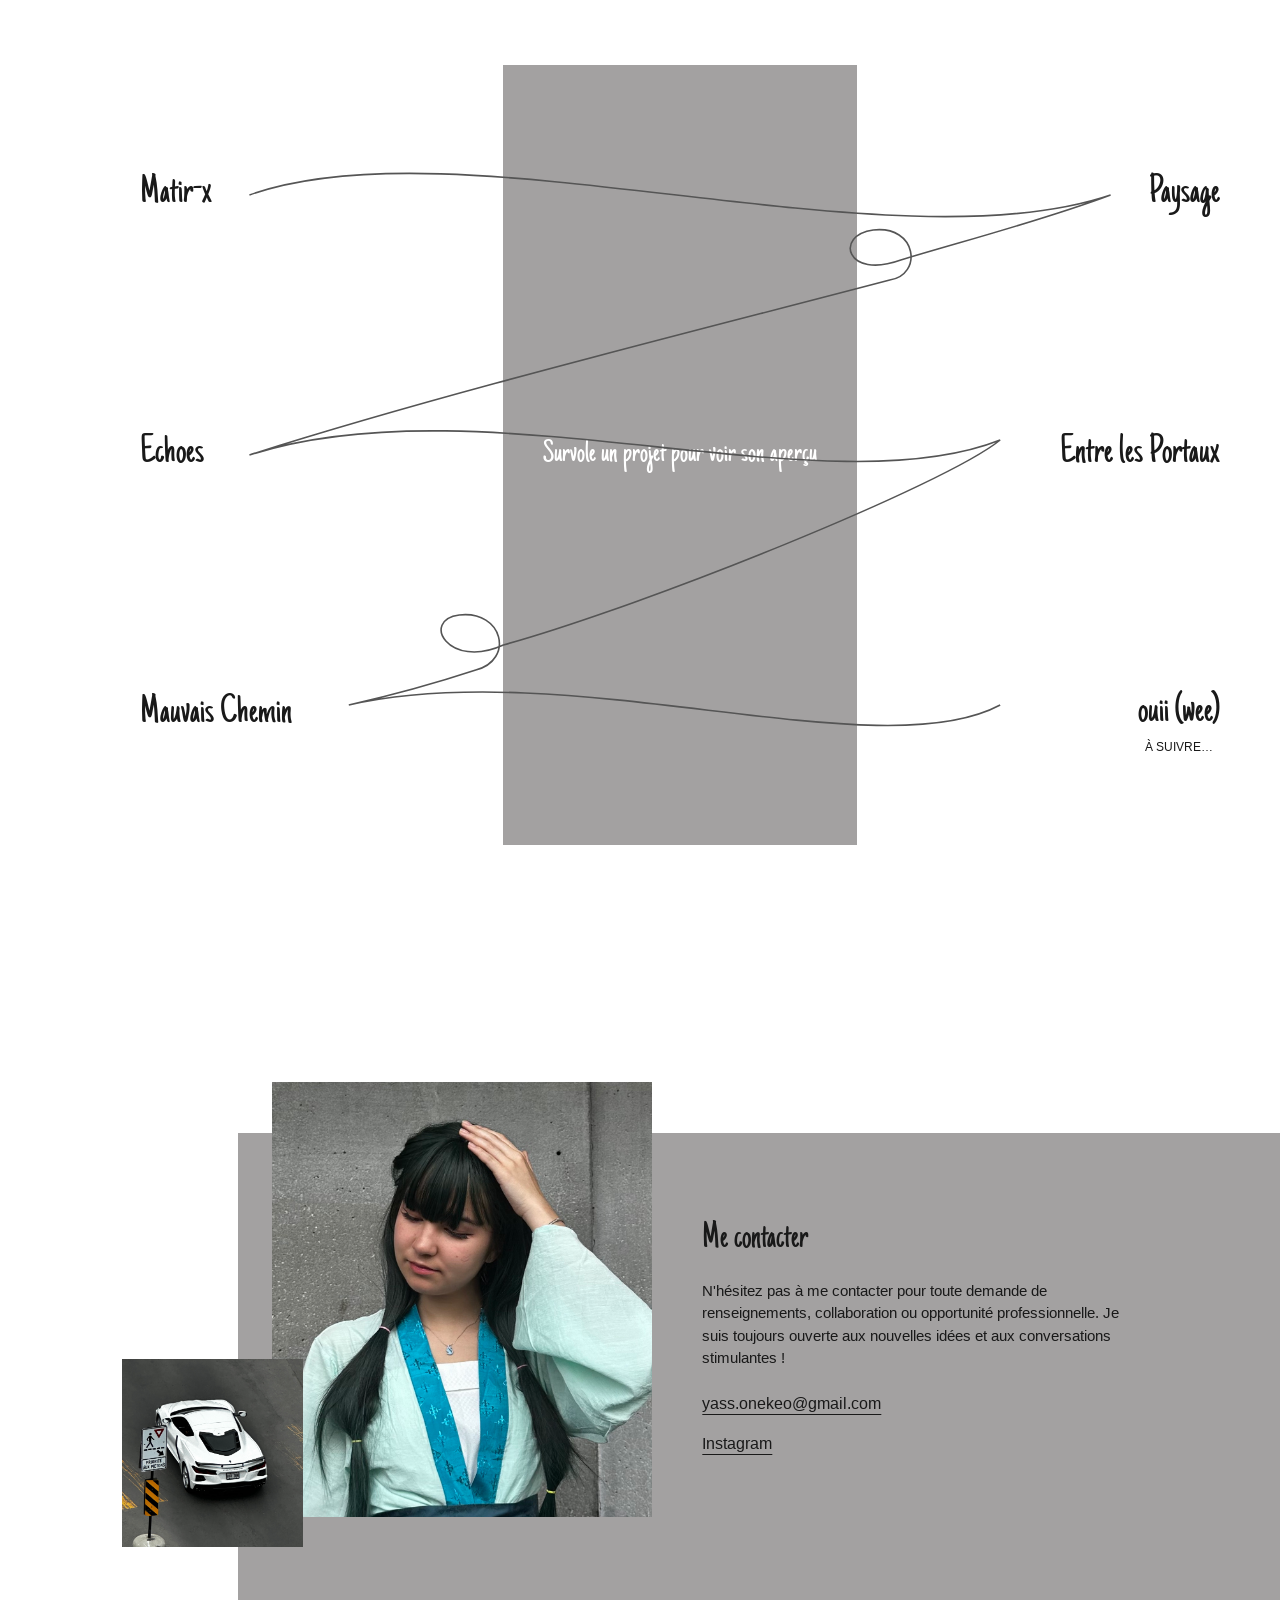
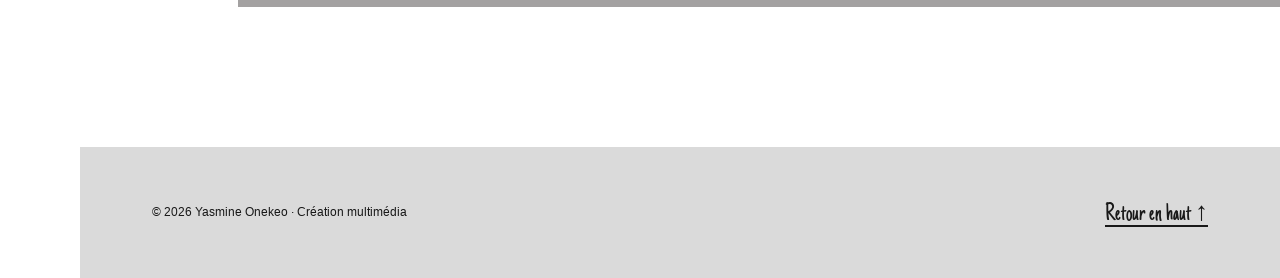
==== commit 590f36a0: "Mise à jour du README et amélioration des descriptions dans index.html, ajustements mineurs dans le " ====
--- a/index.html
+++ b/index.html
@@ -106,6 +106,11 @@
                 <h3>Description</h3>
 
                 <p>
+                  Je souhaite évoluer dans un environnement créatif, en création
+                  de contenu, design graphique, médias sociaux et montage vidéo.
+                  Je recherche des projets qui me permettent de mélanger
+                  l'image, le storytelling et les nouvellestechnologies.
+                  <br /><br />
                   Mon portfolio est un reflet de ma créativité : un mélange de
                   chaos contrôlé et d'idées brillantes.
                 </p>
@@ -591,9 +596,7 @@
           </div>
 
           <!-- Cette dernière place annonce les futurs projets. -->
-          <p class="projets__avenir">
-            ouii (wee)<span>À suivre… / In the making</span>
-          </p>
+          <p class="projets__avenir">ouii (wee)<span>À suivre…</span></p>
         </div>
       </section>
 
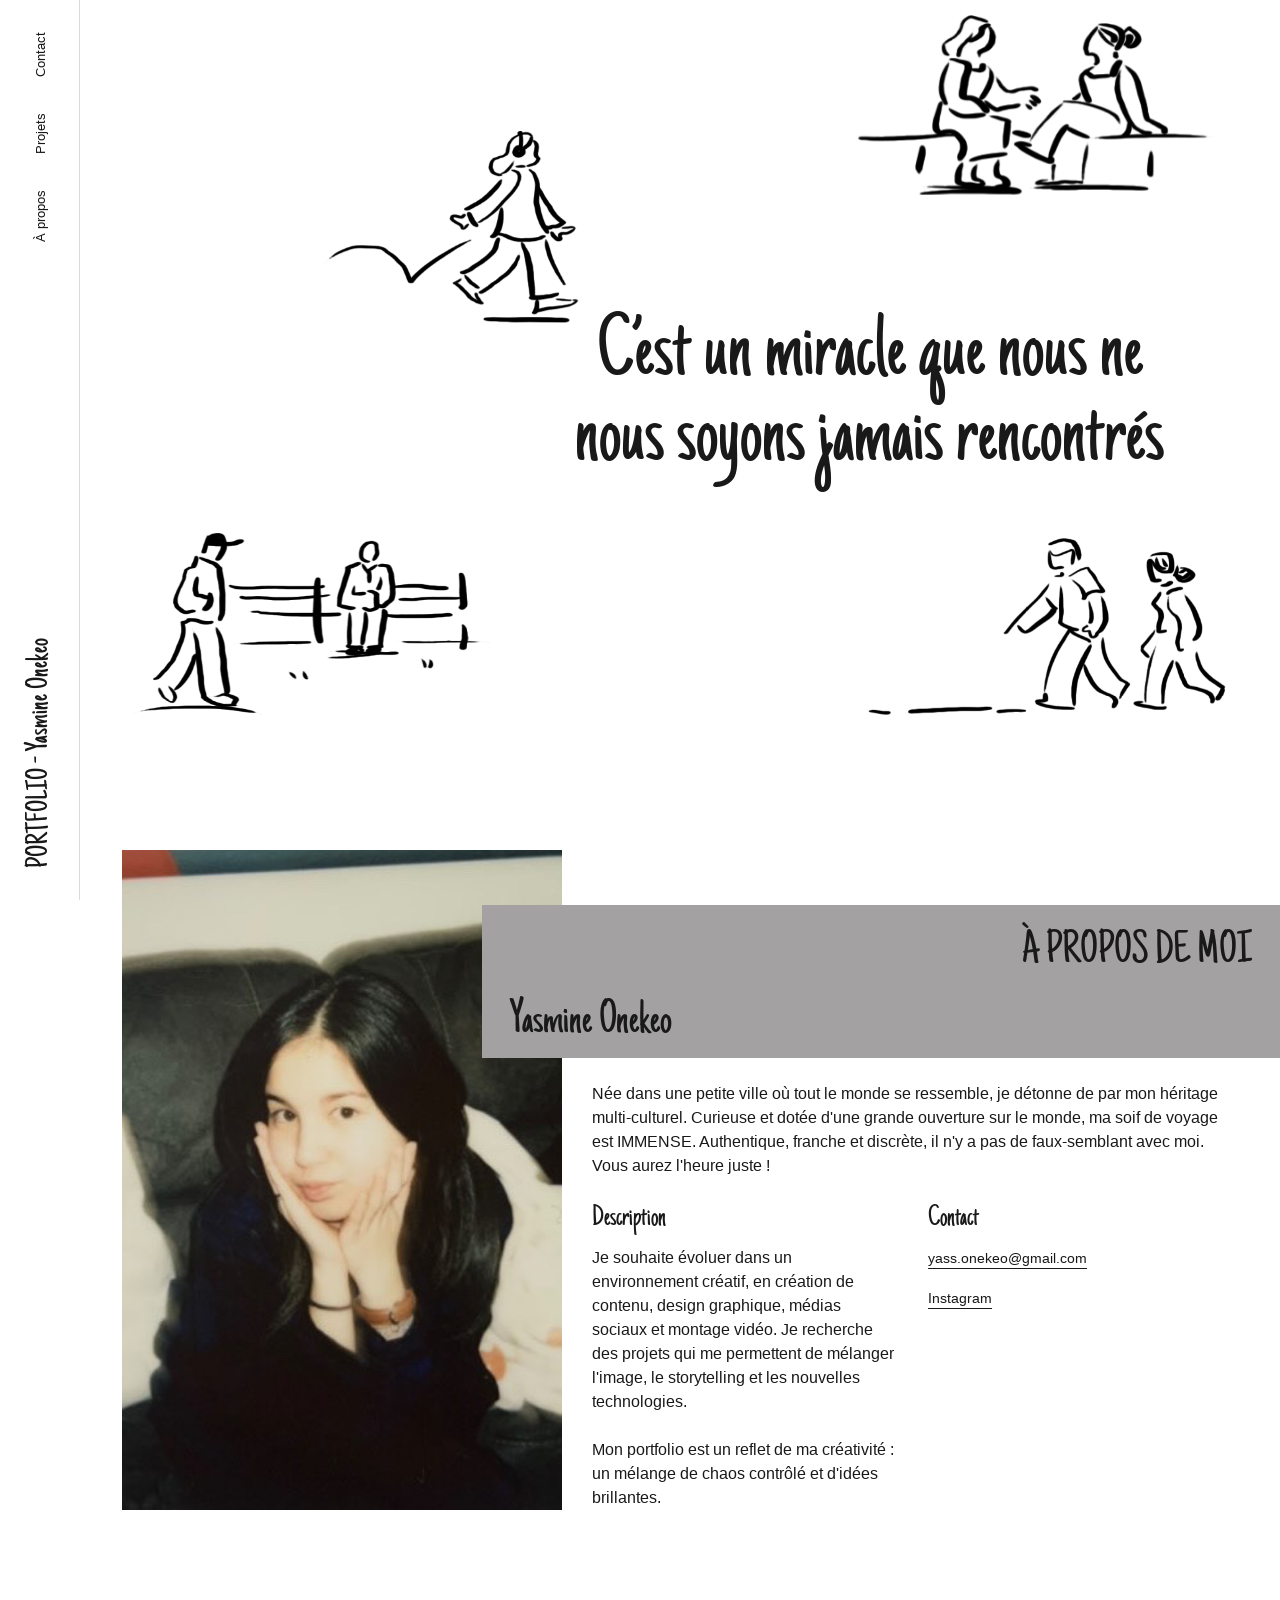
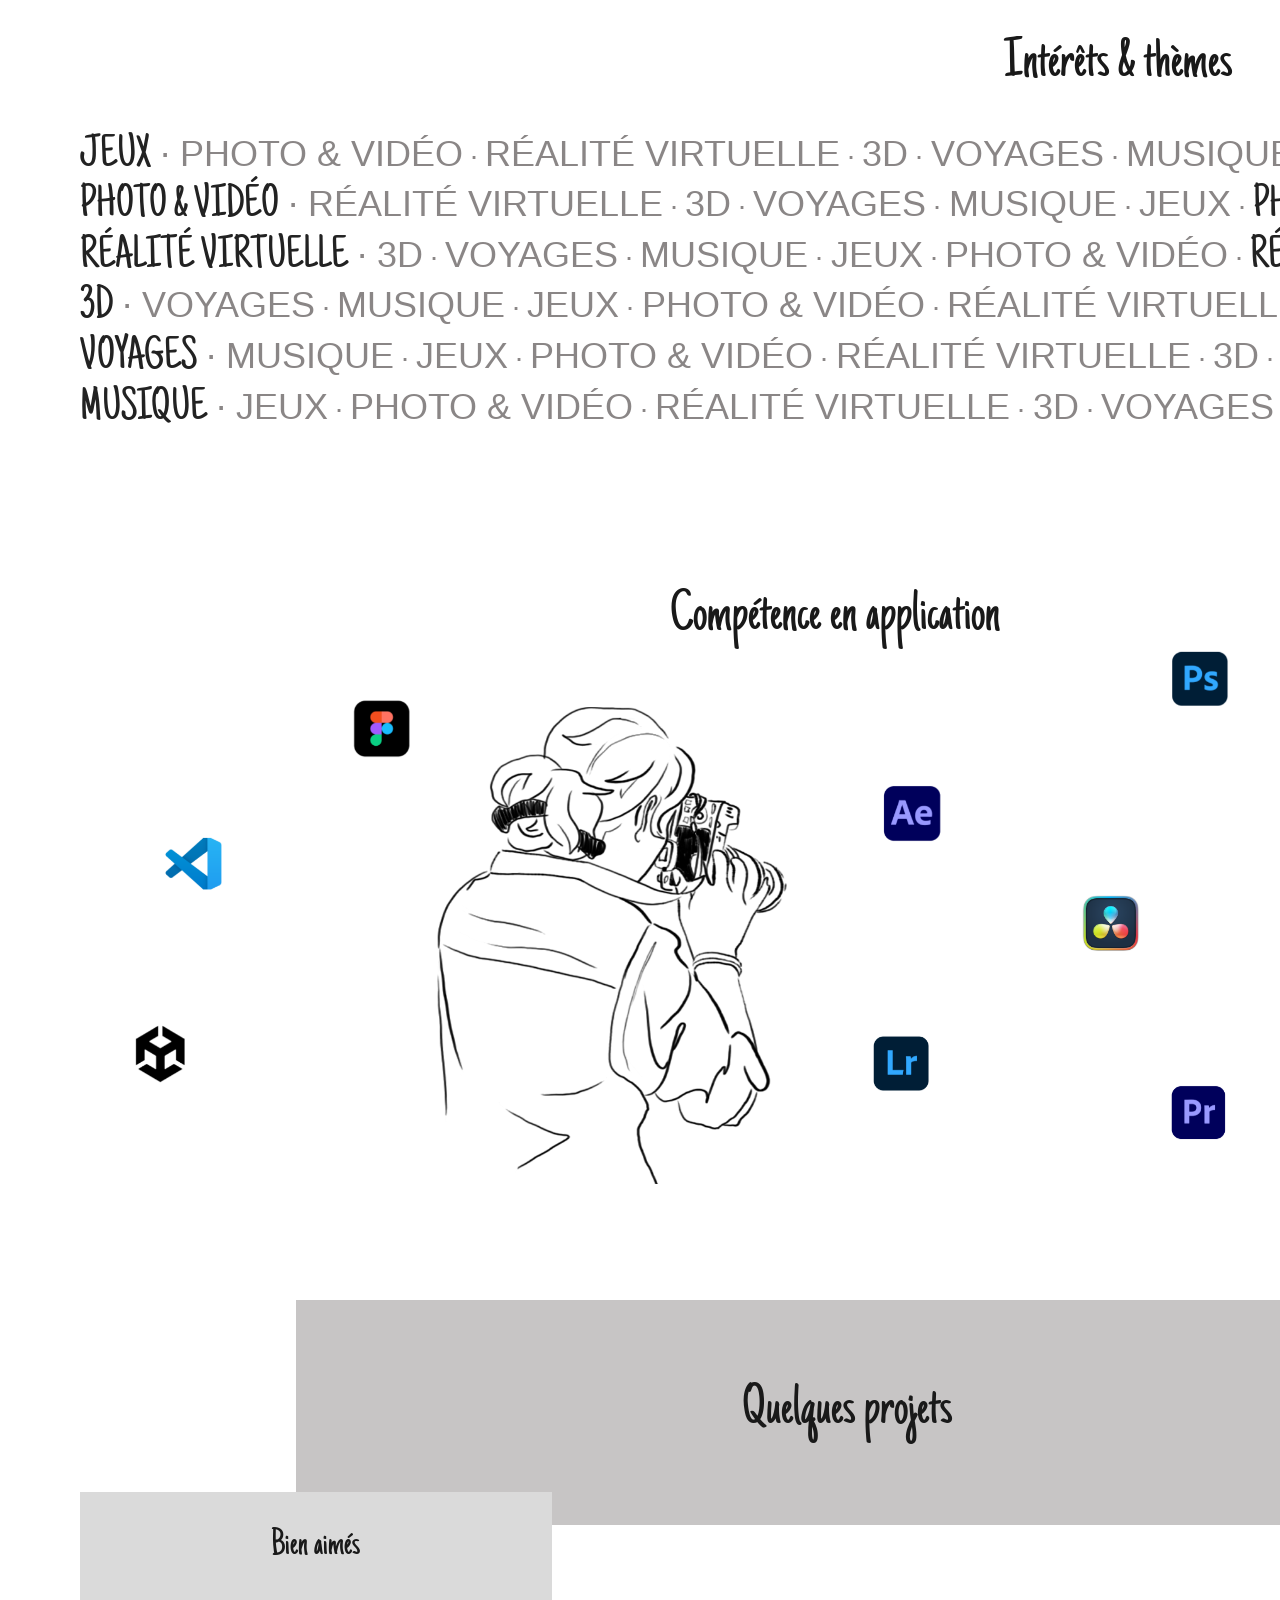
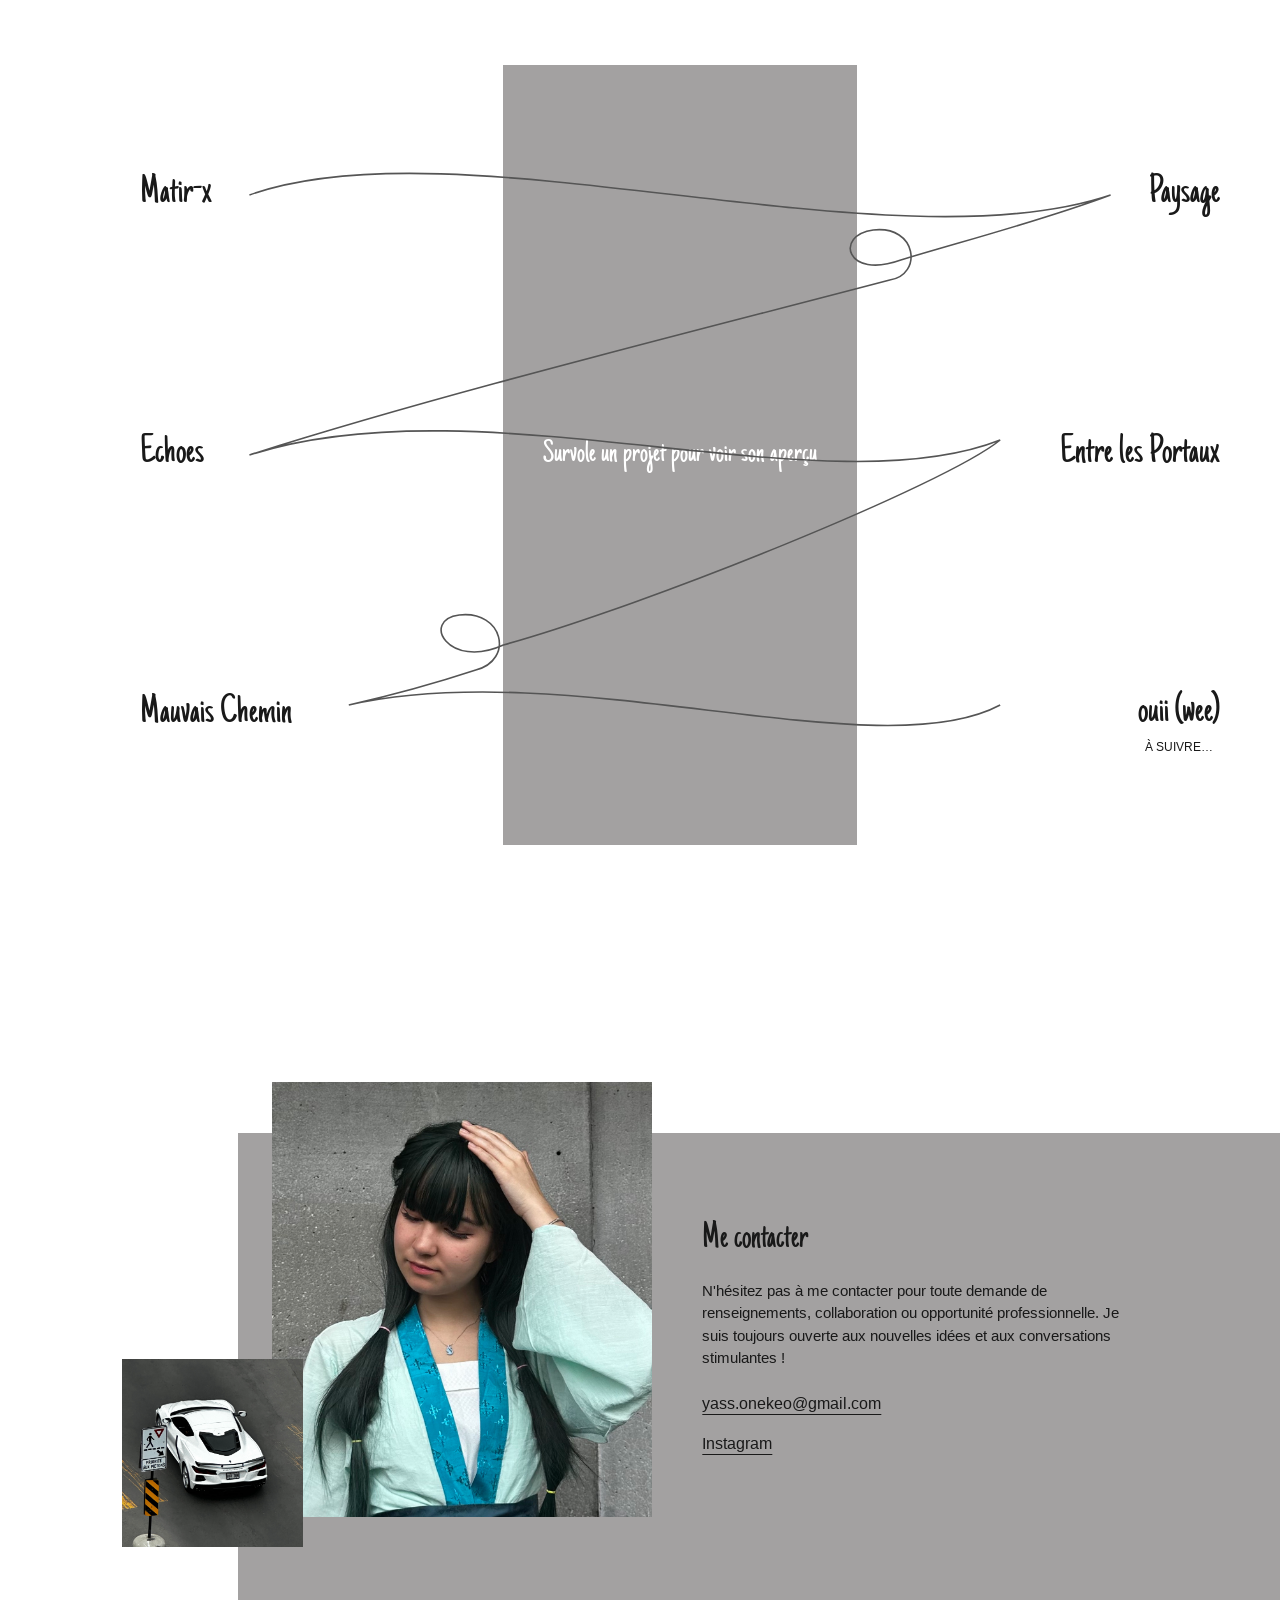
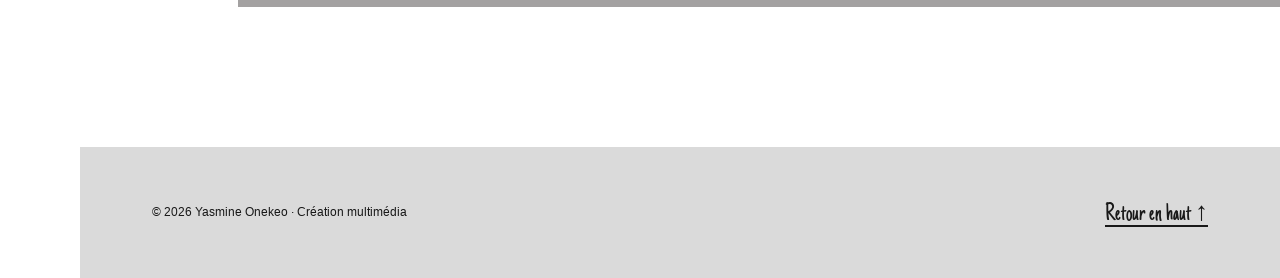
==== commit c4f93579: "Amélioration de la lisibilité du CSS et correction de fautes dans index.html" ====
--- a/index.html
+++ b/index.html
@@ -1,4 +1,4 @@
-<!DOCTYPE html>
+<!doctype html>
 <html lang="fr">
   <head>
     <meta charset="UTF-8" />
@@ -97,8 +97,7 @@
               détonne de par mon héritage multi-culturel. Curieuse et dotée
               d'une grande ouverture sur le monde, ma soif de voyage est
               IMMENSE. Authentique, franche et discrète, il n'y a pas de
-              faux-semblant avec moi. Vous aurez l'heure juste. Soit, je vous
-              aime ou soit, je ne vous aime pas !
+              faux-semblant avec moi. Vous aurez l'heure juste !
             </p>
 
             <div class="apropos__details">
@@ -109,7 +108,7 @@
                   Je souhaite évoluer dans un environnement créatif, en création
                   de contenu, design graphique, médias sociaux et montage vidéo.
                   Je recherche des projets qui me permettent de mélanger
-                  l'image, le storytelling et les nouvellestechnologies.
+                  l'image, le storytelling et les nouvelles technologies.
                   <br /><br />
                   Mon portfolio est un reflet de ma créativité : un mélange de
                   chaos contrôlé et d'idées brillantes.
--- a/css/layout.css
+++ b/css/layout.css
@@ -28,7 +28,9 @@
 .hero--anime .hero__personnage {
   opacity: 0;
   will-change: transform, opacity;
-  transition: opacity 5s ease, transform 5s cubic-bezier(0.22, 1, 0.36, 1);
+  transition:
+    opacity 5s ease,
+    transform 5s cubic-bezier(0.22, 1, 0.36, 1);
 }
 
 .hero--anime .hero__personnage--haut-gauche,
@@ -86,7 +88,9 @@
   right: 4%;
   width: min(58%, 760px);
   margin: 0;
-  font: clamp(52px, 7vw, 110px) / 0.95 "Just Another Hand", cursive;
+  font:
+    clamp(52px, 7vw, 110px) / 0.95 "Just Another Hand",
+    cursive;
   text-align: center;
 }
 
@@ -94,7 +98,9 @@
   opacity: 0;
   transform: translateX(120px);
   will-change: transform, opacity;
-  transition: opacity 5s ease, transform 5s cubic-bezier(0.22, 1, 0.36, 1);
+  transition:
+    opacity 5s ease,
+    transform 5s cubic-bezier(0.22, 1, 0.36, 1);
 }
 
 .hero--anime.is-visible .hero__texte {
@@ -106,7 +112,9 @@
 .accueil-section--anime {
   opacity: 0;
   transform: translateY(40px);
-  transition: opacity 1s ease, transform 1s cubic-bezier(0.22, 1, 0.36, 1);
+  transition:
+    opacity 1s ease,
+    transform 1s cubic-bezier(0.22, 1, 0.36, 1);
 }
 
 .accueil-section--anime.is-visible {
@@ -150,7 +158,9 @@
 }
 
 .apropos__header h1 {
-  font: 48px/1 "Just Another Hand", cursive;
+  font:
+    48px/1 "Just Another Hand",
+    cursive;
   margin: 0;
 }
 
@@ -167,7 +177,9 @@
 }
 
 .apropos h3 {
-  font: 30px "Just Another Hand", cursive;
+  font:
+    30px "Just Another Hand",
+    cursive;
   margin-bottom: 12px;
 }
 
@@ -188,7 +200,9 @@
 .apropos.accueil-section--anime .apropos__texte > p,
 .apropos.accueil-section--anime .apropos__details > div {
   opacity: 0;
-  transition: opacity 1.4s ease, transform 1.4s cubic-bezier(0.22, 1, 0.36, 1);
+  transition:
+    opacity 1.4s ease,
+    transform 1.4s cubic-bezier(0.22, 1, 0.36, 1);
 }
 
 .apropos.accueil-section--anime .apropos__image {
@@ -264,7 +278,9 @@
 
 .interets__mot {
   display: inline-block;
-  transition: color 0.2s, text-shadow 0.2s;
+  transition:
+    color 0.2s,
+    text-shadow 0.2s;
 }
 
 .interets__mot::after {
@@ -279,13 +295,17 @@
 
 .interets__marquee strong {
   color: #222;
-  font: 1.3em/1 "Just Another Hand", cursive;
+  font:
+    1.3em/1 "Just Another Hand",
+    cursive;
   font-weight: 400;
 }
 
 .interets__mot:hover {
   color: var(--glow);
-  text-shadow: 0 0 6px var(--glow), 0 0 18px var(--glow);
+  text-shadow:
+    0 0 6px var(--glow),
+    0 0 18px var(--glow);
 }
 
 @keyframes interets-defilement {
@@ -339,7 +359,9 @@
   opacity: 0;
   transform: translateY(24px) rotate(-3deg) scale(0.92);
   will-change: transform, opacity;
-  transition: opacity 0.45s ease, transform 0.55s cubic-bezier(0.22, 1, 0.36, 1);
+  transition:
+    opacity 0.45s ease,
+    transform 0.55s cubic-bezier(0.22, 1, 0.36, 1);
 }
 
 .skills--anime.is-visible .logiciel {
@@ -429,7 +451,9 @@
   opacity: 0;
   transform: translate(-50%, 4px);
   pointer-events: none;
-  transition: opacity 0.22s ease, transform 0.22s ease;
+  transition:
+    opacity 0.22s ease,
+    transform 0.22s ease;
 }
 /* animation lorsque hover */
 .logiciel:is(:hover, :focus),
@@ -552,7 +576,9 @@
   padding: 35px 7%;
   width: 48%;
   text-align: center;
-  font: 38px/1 "Just Another Hand", cursive;
+  font:
+    38px/1 "Just Another Hand",
+    cursive;
   margin: 0;
 }
 
@@ -589,7 +615,9 @@
   inset: 50% 12px auto;
   margin: 0;
   color: var(--couleur-fond);
-  font: 32px / 1 "Just Another Hand", cursive;
+  font:
+    32px / 1 "Just Another Hand",
+    cursive;
   text-align: center;
   transform: translateY(-50%);
   transition: opacity 0.25s ease;
@@ -619,7 +647,9 @@
 .projets__message {
   grid-column: 1 / -1;
   margin: 0;
-  font: 36px / 1 "Just Another Hand", cursive;
+  font:
+    36px / 1 "Just Another Hand",
+    cursive;
   text-align: center;
 }
 
@@ -630,23 +660,32 @@
   bottom: 10%;
   margin: 0;
   padding: 12px;
-  font: clamp(30px, 3.3vw, 48px) / 1 "Just Another Hand", cursive;
+  font:
+    clamp(30px, 3.3vw, 48px) / 1 "Just Another Hand",
+    cursive;
   text-align: center;
 }
 
 .projets__avenir span {
   display: block;
   margin-top: 6px;
-  font: 12px / 1.2 Liberation, sans-serif;
+  font:
+    12px / 1.2 Liberation,
+    sans-serif;
   text-transform: uppercase;
 }
 
 .projets__lien {
-  font: clamp(30px, 3.3vw, 48px) / 1 "Just Another Hand", cursive;
+  font:
+    clamp(30px, 3.3vw, 48px) / 1 "Just Another Hand",
+    cursive;
   text-decoration: none;
   width: fit-content;
   padding: 12px;
-  transition: transform 0.2s, color 0.2s, text-shadow 0.2s;
+  transition:
+    transform 0.2s,
+    color 0.2s,
+    text-shadow 0.2s;
   animation: projet-flotte 2.8s ease-in-out infinite alternate;
 }
 
@@ -708,7 +747,9 @@
 
 .projets__lien:is(:hover, :focus-visible) {
   color: var(--glow);
-  text-shadow: 0 0 2px var(--glow), 0 0 1px var(--glow);
+  text-shadow:
+    0 0 2px var(--glow),
+    0 0 1px var(--glow);
   animation-play-state: paused;
 }
 
@@ -785,7 +826,9 @@
 .contact.accueil-section--anime .contact__images,
 .contact.accueil-section--anime .contact__contenu {
   opacity: 0;
-  transition: opacity 1.4s ease, transform 1.4s cubic-bezier(0.22, 1, 0.36, 1);
+  transition:
+    opacity 1.4s ease,
+    transform 1.4s cubic-bezier(0.22, 1, 0.36, 1);
 }
 
 .contact.accueil-section--anime .contact__images {
@@ -832,7 +875,9 @@
 }
 
 .footer a {
-  font: 26px "Just Another Hand", cursive;
+  font:
+    26px "Just Another Hand",
+    cursive;
 }
 /* Adaptation mobile */
 @media (max-width: 760px) {
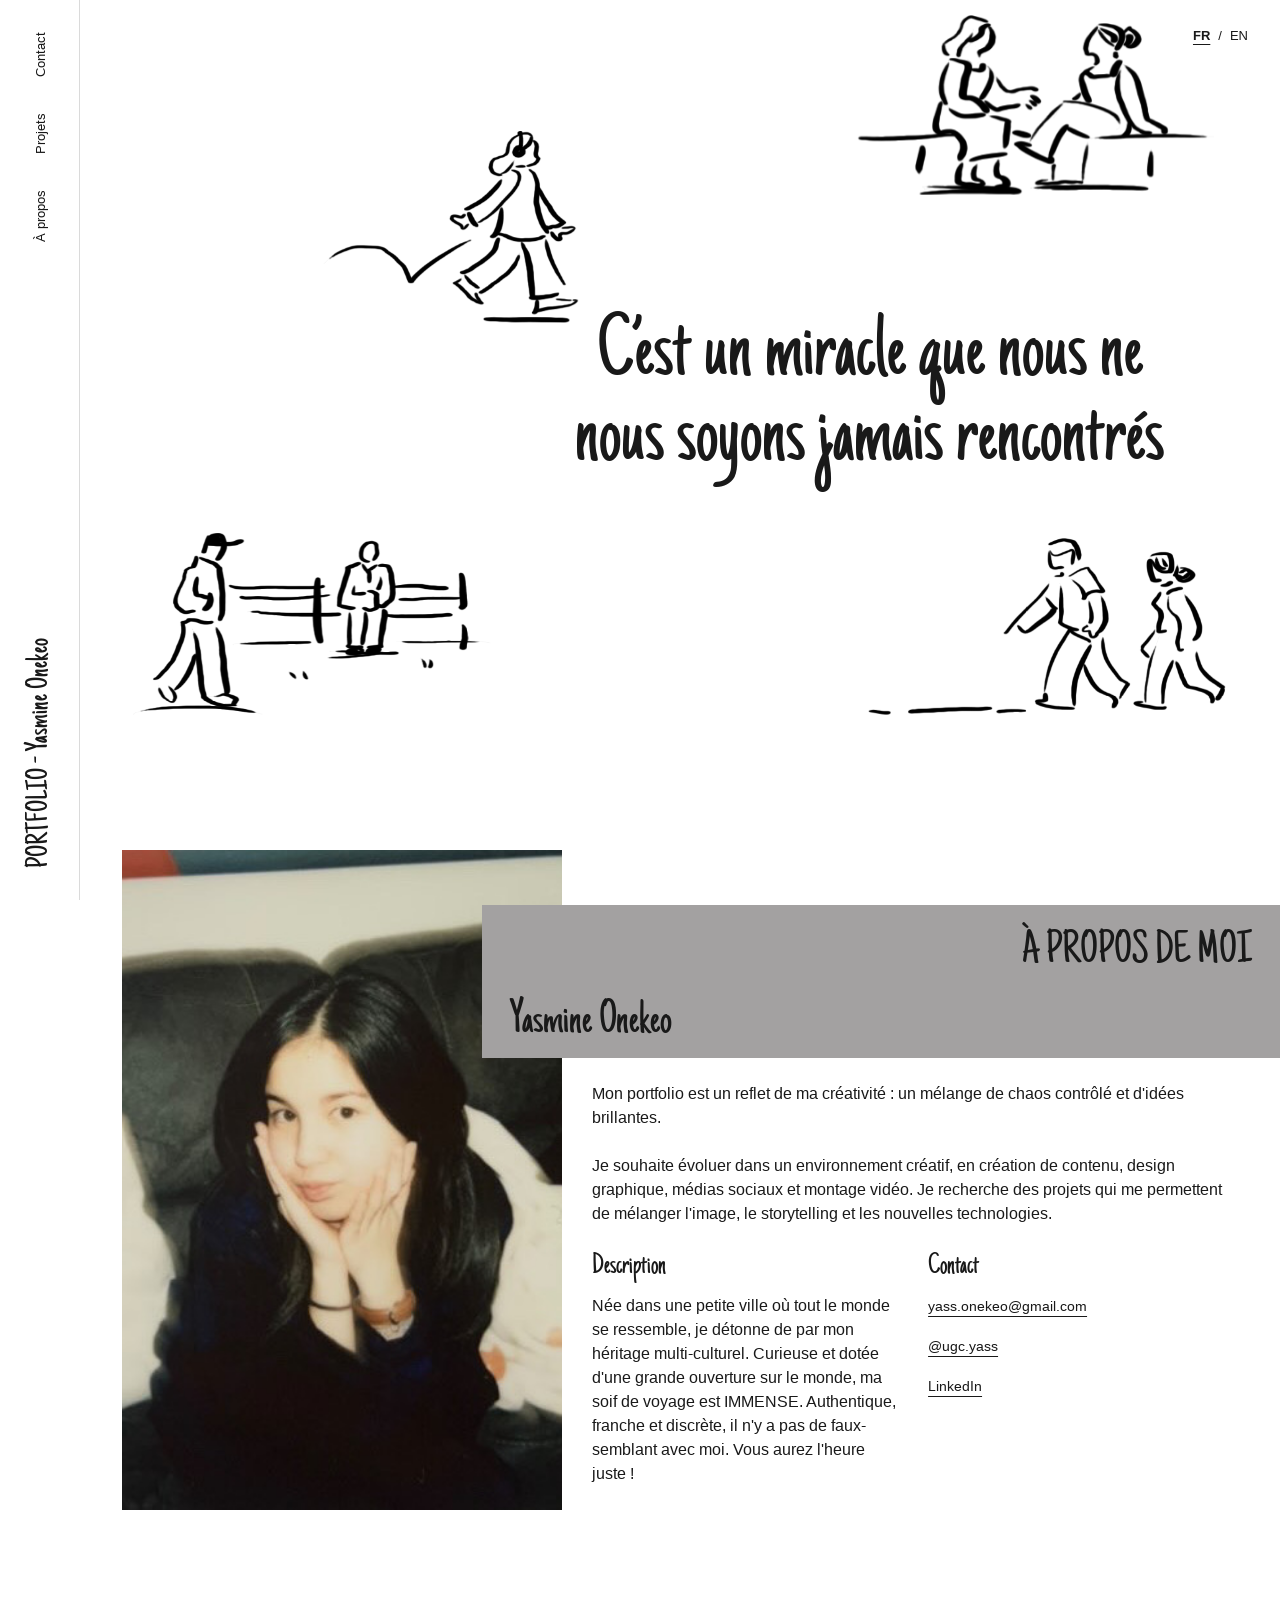
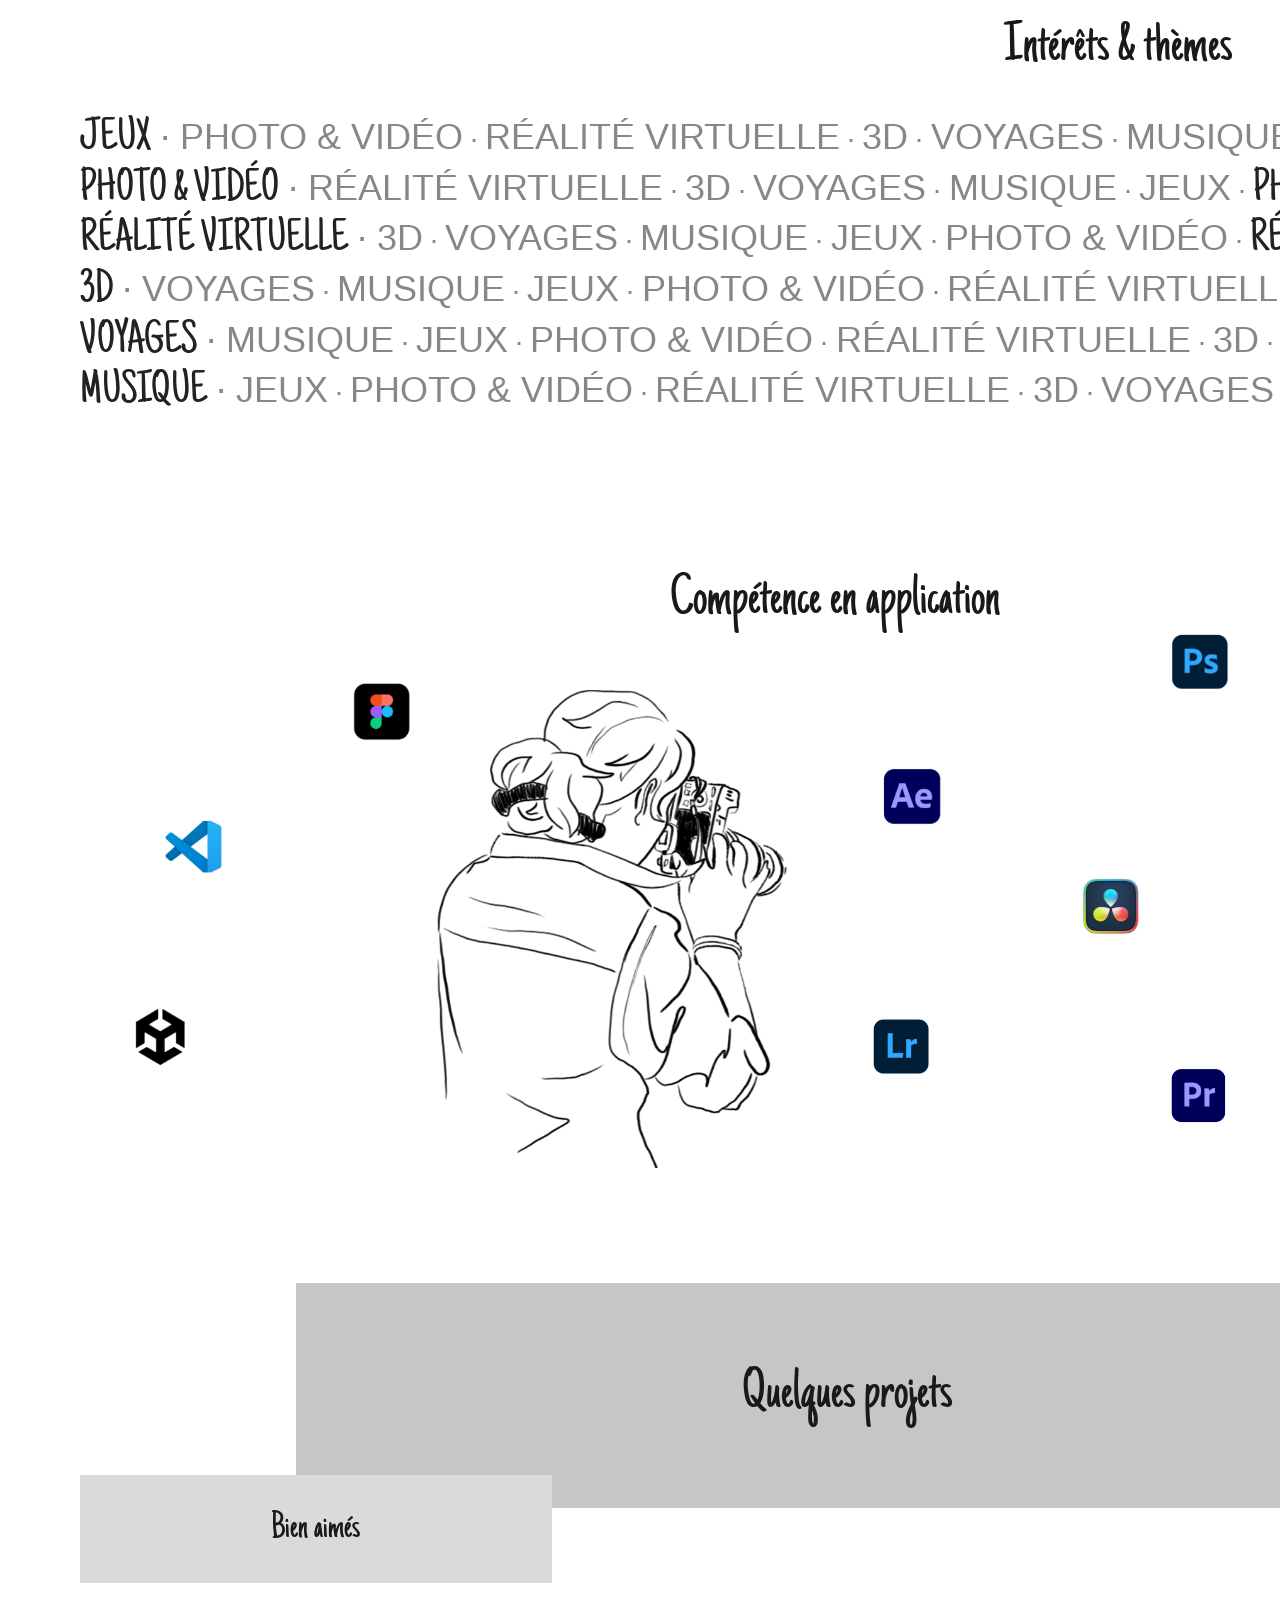
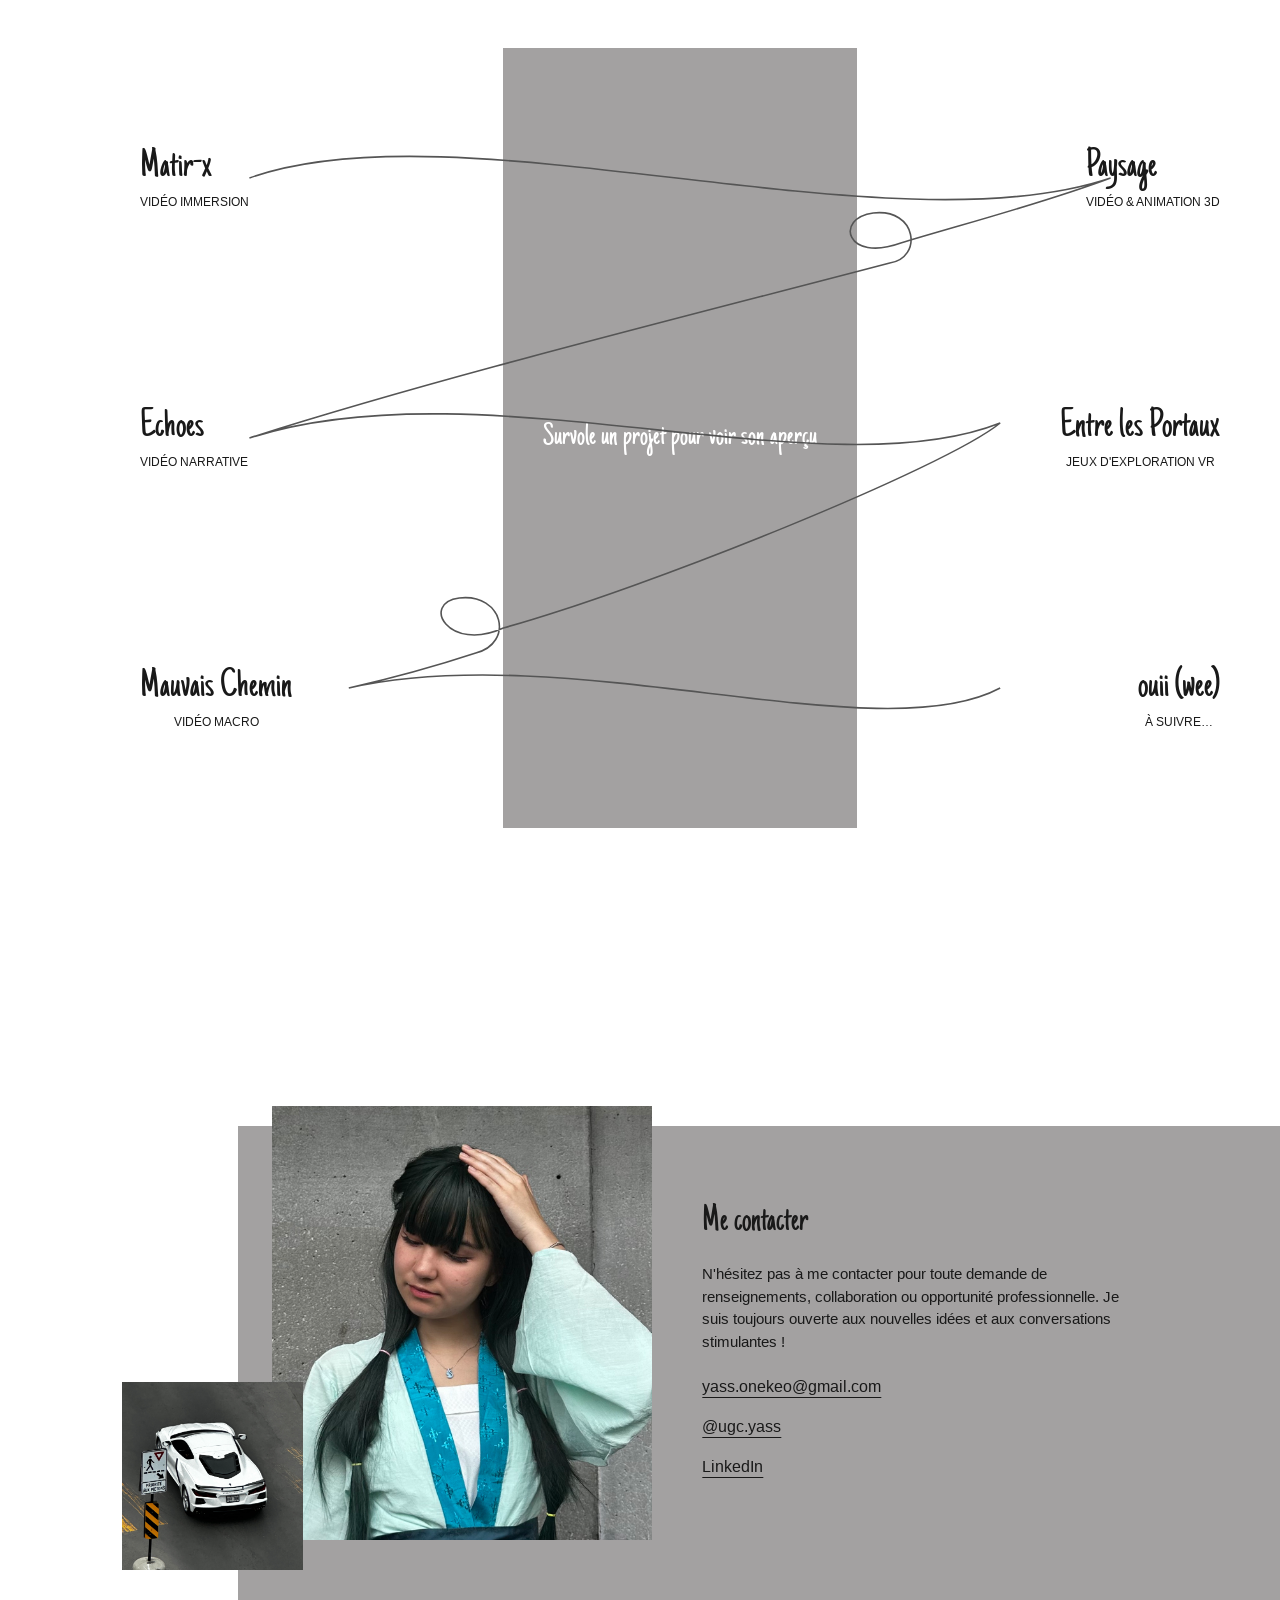
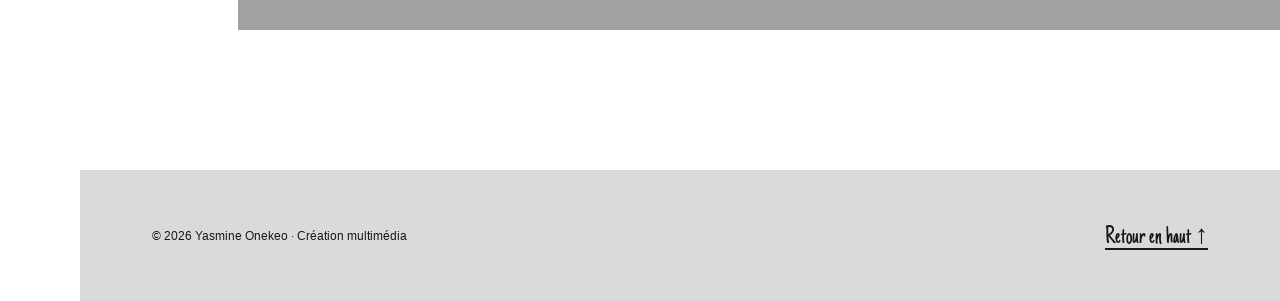
==== commit c2cfdd41: "language selector - enhanced project cards to display status for ongoing projects." ====
--- a/index.html
+++ b/index.html
@@ -17,6 +17,8 @@
     <script src="./js/data.js" defer></script>
     <script src="./js/components/project-card.js" defer></script>
     <script src="./js/main.js" defer></script>
+    <link rel="stylesheet" href="./css/language.css" />
+    <script src="./js/language.js" defer></script>
   </head>
 
   <body>
@@ -93,11 +95,12 @@
 
           <div class="apropos__texte">
             <p>
-              Née dans une petite ville où tout le monde se ressemble, je
-              détonne de par mon héritage multi-culturel. Curieuse et dotée
-              d'une grande ouverture sur le monde, ma soif de voyage est
-              IMMENSE. Authentique, franche et discrète, il n'y a pas de
-              faux-semblant avec moi. Vous aurez l'heure juste !
+              Mon portfolio est un reflet de ma créativité : un mélange de chaos
+              contrôlé et d'idées brillantes.<br /><br />
+              Je souhaite évoluer dans un environnement créatif, en création de
+              contenu, design graphique, médias sociaux et montage vidéo. Je
+              recherche des projets qui me permettent de mélanger l'image, le
+              storytelling et les nouvelles technologies.
             </p>
 
             <div class="apropos__details">
@@ -105,13 +108,11 @@
                 <h3>Description</h3>
 
                 <p>
-                  Je souhaite évoluer dans un environnement créatif, en création
-                  de contenu, design graphique, médias sociaux et montage vidéo.
-                  Je recherche des projets qui me permettent de mélanger
-                  l'image, le storytelling et les nouvelles technologies.
-                  <br /><br />
-                  Mon portfolio est un reflet de ma créativité : un mélange de
-                  chaos contrôlé et d'idées brillantes.
+                  Née dans une petite ville où tout le monde se ressemble, je
+                  détonne de par mon héritage multi-culturel. Curieuse et dotée
+                  d'une grande ouverture sur le monde, ma soif de voyage est
+                  IMMENSE. Authentique, franche et discrète, il n'y a pas de
+                  faux-semblant avec moi. Vous aurez l'heure juste !
                 </p>
               </div>
 
@@ -126,12 +127,15 @@
 
                 <p>
                   <a
-                    href="https://www.instagram.com/ugc.yzmn/"
+                    href="https://www.instagram.com/ugc.yass/"
                     target="_blank"
                     rel="noopener noreferrer"
                   >
-                    Instagram
+                    @ugc.yass
                   </a>
+                </p>
+                <p>
+                  <a href="https://www.linkedin.com/in/yasmine-onekeo-022b5729a/" target="_blank" rel="noopener noreferrer">LinkedIn</a>
                 </p>
               </div>
             </div>
@@ -593,9 +597,11 @@
           <div class="projets__liste" aria-live="polite">
             <p class="projets__message">Chargement des projets…</p>
           </div>
-
-          <!-- Cette dernière place annonce les futurs projets. -->
-          <p class="projets__avenir">ouii (wee)<span>À suivre…</span></p>
+        </div>
+
+        <!-- Cette liste est cachée sur desktop et affichée seulement sur mobile. -->
+        <div class="projets__liste-mobile" aria-live="polite">
+          <p class="projets__message">Chargement des projets…</p>
         </div>
       </section>
 
@@ -633,12 +639,15 @@
 
             <p>
               <a
-                href="https://www.instagram.com/ugc.yzmn/"
+                href="https://www.instagram.com/ugc.yass/"
                 target="_blank"
                 rel="noopener noreferrer"
               >
-                Instagram
+                @ugc.yass
               </a>
+            </p>
+            <p>
+              <a href="https://www.linkedin.com/in/yasmine-onekeo-022b5729a/" target="_blank" rel="noopener noreferrer">LinkedIn</a>
             </p>
           </address>
         </div>
--- a/css/layout.css
+++ b/css/layout.css
@@ -588,6 +588,11 @@
   height: 780px;
 }
 
+/* La liste de cartes est invisible par défaut, donc elle ne change pas le desktop. */
+.projets__liste-mobile {
+  display: none;
+}
+
 .projets__apercu {
   position: absolute;
   background: var(--gris-collage);
@@ -689,6 +694,15 @@
   animation: projet-flotte 2.8s ease-in-out infinite alternate;
 }
 
+/* Mention discrète pour un projet qui est encore en préparation. */
+.projets__statut {
+  display: block;
+  margin-top: 6px;
+  font: 12px / 1.2 Liberation, sans-serif;
+  text-align: center;
+  text-transform: uppercase;
+}
+
 /* Chaque nom a un délai différent pour éviter qu'ils bougent tous ensemble. */
 .projets__lien:nth-child(2) {
   animation-delay: -0.56s;
@@ -1055,6 +1069,56 @@
     left: 38%;
     width: 24%;
   }
+
+  /* Mobile : les éléments avec survol sont remplacés par des cartes cliquables. */
+  .projets__composition {
+    display: none;
+  }
+
+  .projets__liste-mobile {
+    display: grid;
+    gap: 14px;
+    width: min(92%, 520px);
+    margin: 78px auto 0;
+  }
+
+  .projets__carte-mobile {
+    display: grid;
+    grid-template-columns: 42% 1fr;
+    align-items: center;
+    min-height: 118px;
+    overflow: hidden;
+    color: var(--couleur-texte);
+    background: var(--gris-clair);
+    text-decoration: none;
+  }
+
+  .projets__carte-mobile img,
+  .projets__carte-mobile-visuel {
+    width: 100%;
+    height: 118px;
+    object-fit: cover;
+  }
+
+  .projets__carte-mobile-visuel {
+    display: grid;
+    place-items: center;
+    padding: 12px;
+    background: var(--gris-collage);
+    color: var(--couleur-fond);
+    font: 26px / 1 "Just Another Hand", cursive;
+    text-align: center;
+  }
+
+  .projets__carte-mobile-titre {
+    padding: 18px;
+    font: clamp(29px, 9vw, 42px) / 0.95 "Just Another Hand", cursive;
+  }
+
+  .projets__carte-mobile:focus-visible {
+    outline: 3px solid var(--couleur-texte);
+    outline-offset: 4px;
+  }
   .contact {
     margin: 0 0 85px;
     display: block;
@@ -1110,13 +1174,63 @@
     height: 440px;
   }
 
+  .projets__carte-mobile,
+  .projets__carte-mobile img,
+  .projets__carte-mobile-visuel {
+    min-height: 100px;
+    height: 100px;
+  }
+}
+
+/* Une tablette verticale ou une petite fenêtre utilise aussi les cartes, sans toucher au desktop. */
+@media (min-width: 761px) and (max-width: 900px) {
   .projets__composition {
-    height: 510px;
-  }
-
-  .projets__lien,
-  .projets__avenir {
-    font-size: 26px;
+    display: none;
+  }
+
+  .projets__liste-mobile {
+    display: grid;
+    gap: 16px;
+    width: min(88%, 620px);
+    margin: 90px auto 0;
+  }
+
+  .projets__carte-mobile {
+    display: grid;
+    grid-template-columns: 42% 1fr;
+    align-items: center;
+    min-height: 145px;
+    overflow: hidden;
+    color: var(--couleur-texte);
+    background: var(--gris-clair);
+    text-decoration: none;
+  }
+
+  .projets__carte-mobile img,
+  .projets__carte-mobile-visuel {
+    width: 100%;
+    height: 145px;
+    object-fit: cover;
+  }
+
+  .projets__carte-mobile-visuel {
+    display: grid;
+    place-items: center;
+    padding: 12px;
+    background: var(--gris-collage);
+    color: var(--couleur-fond);
+    font: 30px / 1 "Just Another Hand", cursive;
+    text-align: center;
+  }
+
+  .projets__carte-mobile-titre {
+    padding: 22px;
+    font: clamp(34px, 6vw, 48px) / 0.95 "Just Another Hand", cursive;
+  }
+
+  .projets__carte-mobile:focus-visible {
+    outline: 3px solid var(--couleur-texte);
+    outline-offset: 4px;
   }
 }
 
--- a/css/language.css
+++ b/css/language.css
@@ -0,0 +1,6 @@
+/* Sélecteur de langue accessible au clavier et au toucher. */
+.langues { position: fixed; top: 16px; right: 16px; z-index: 1000; display: flex; align-items: center; justify-content: center; width: fit-content; margin: 0; padding: 4px 8px; background: var(--couleur-fond, white); color: var(--couleur-texte, #111); border-radius: 6px; font: 13px sans-serif; }
+.langues button { font: inherit; color: inherit; background: transparent; border: 0; padding: 8px; cursor: pointer; }
+.langues button[aria-pressed="true"] { font-weight: bold; text-decoration: underline; text-underline-offset: 4px; }
+.langues button:focus-visible { outline: 2px solid #111; }
+
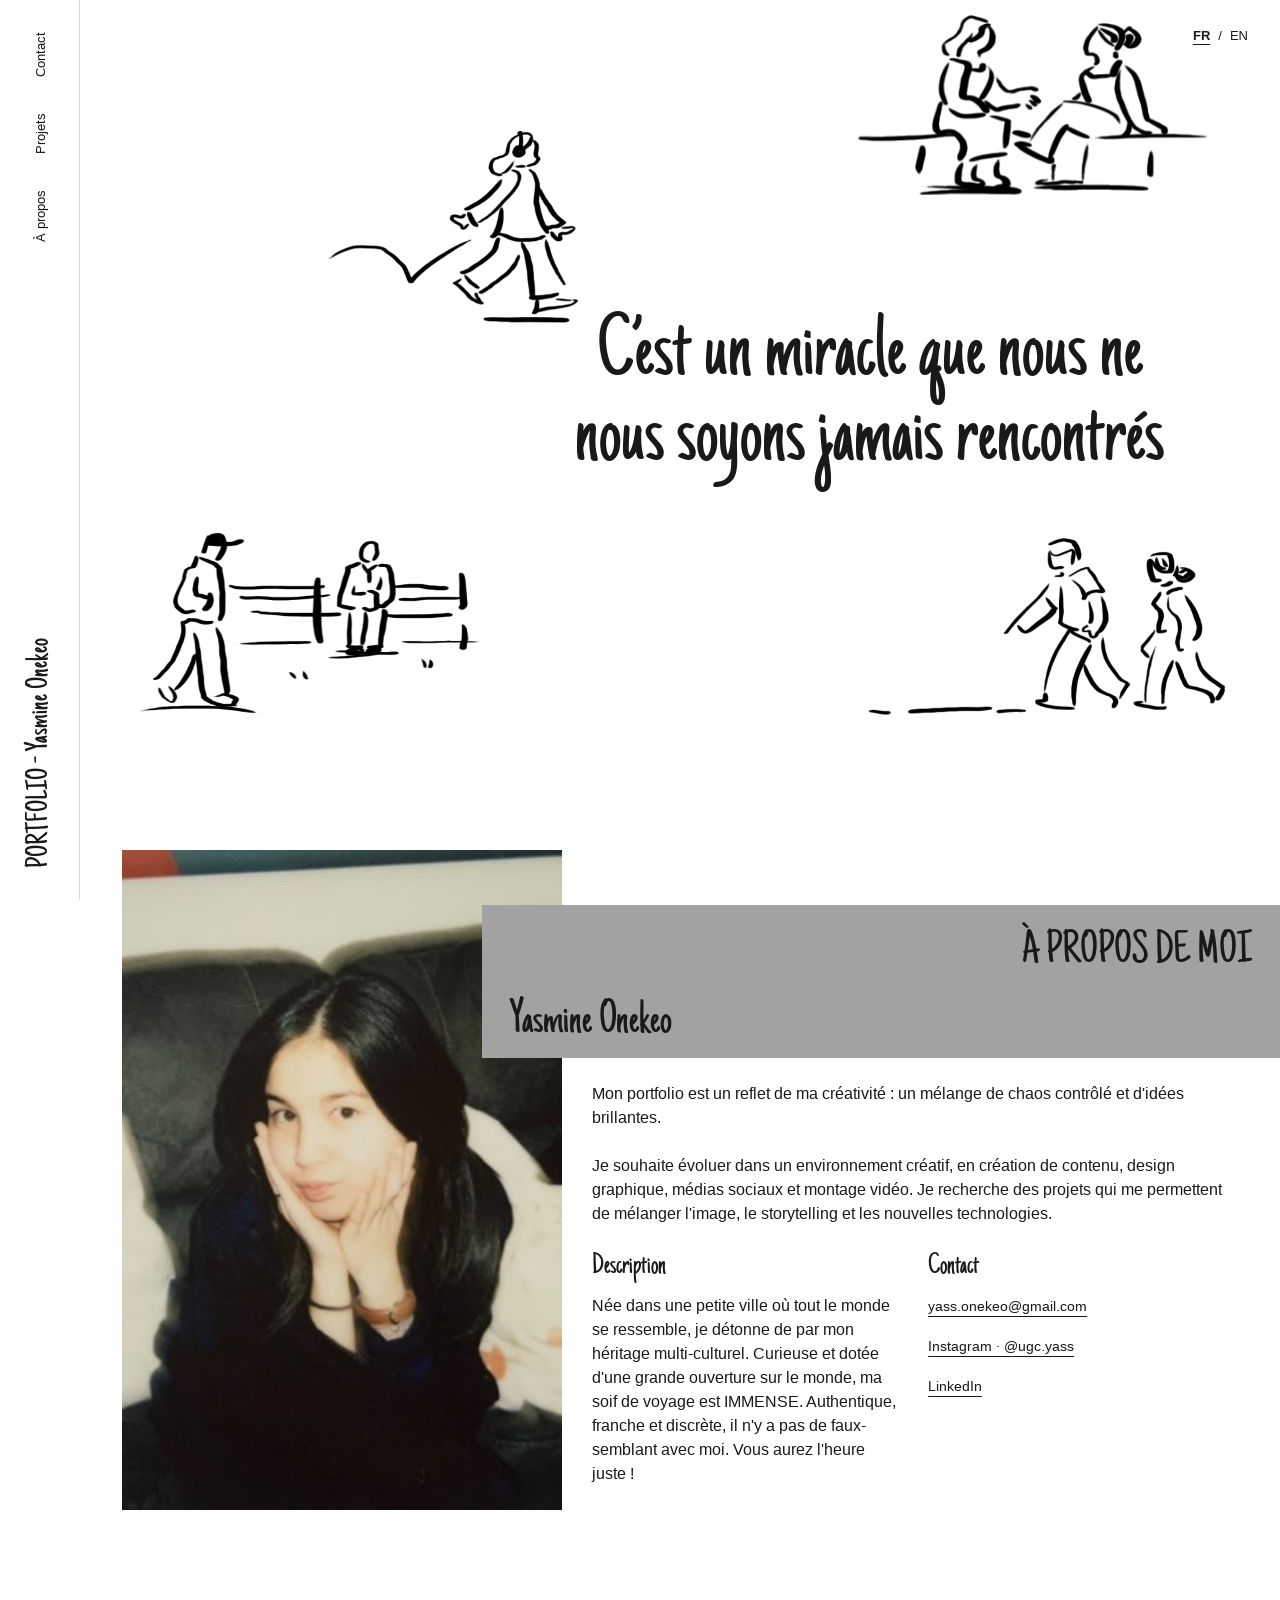
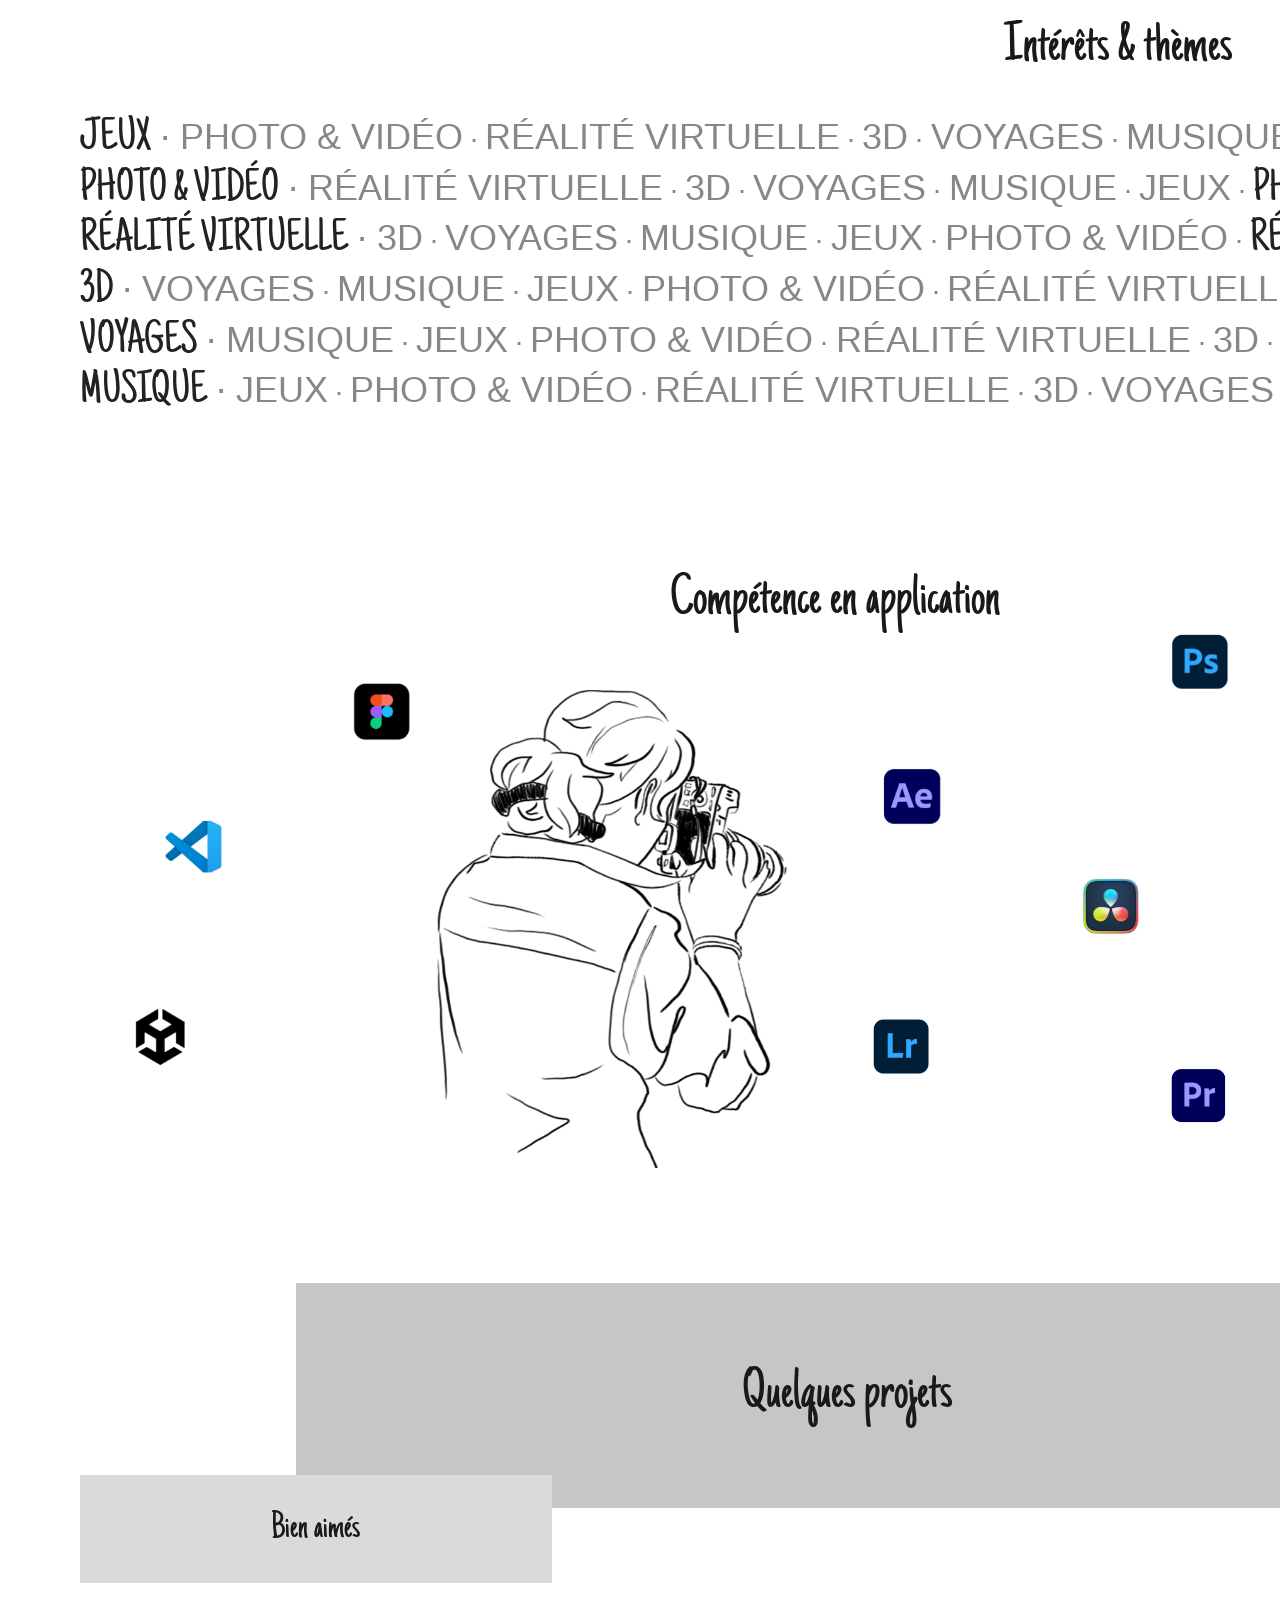
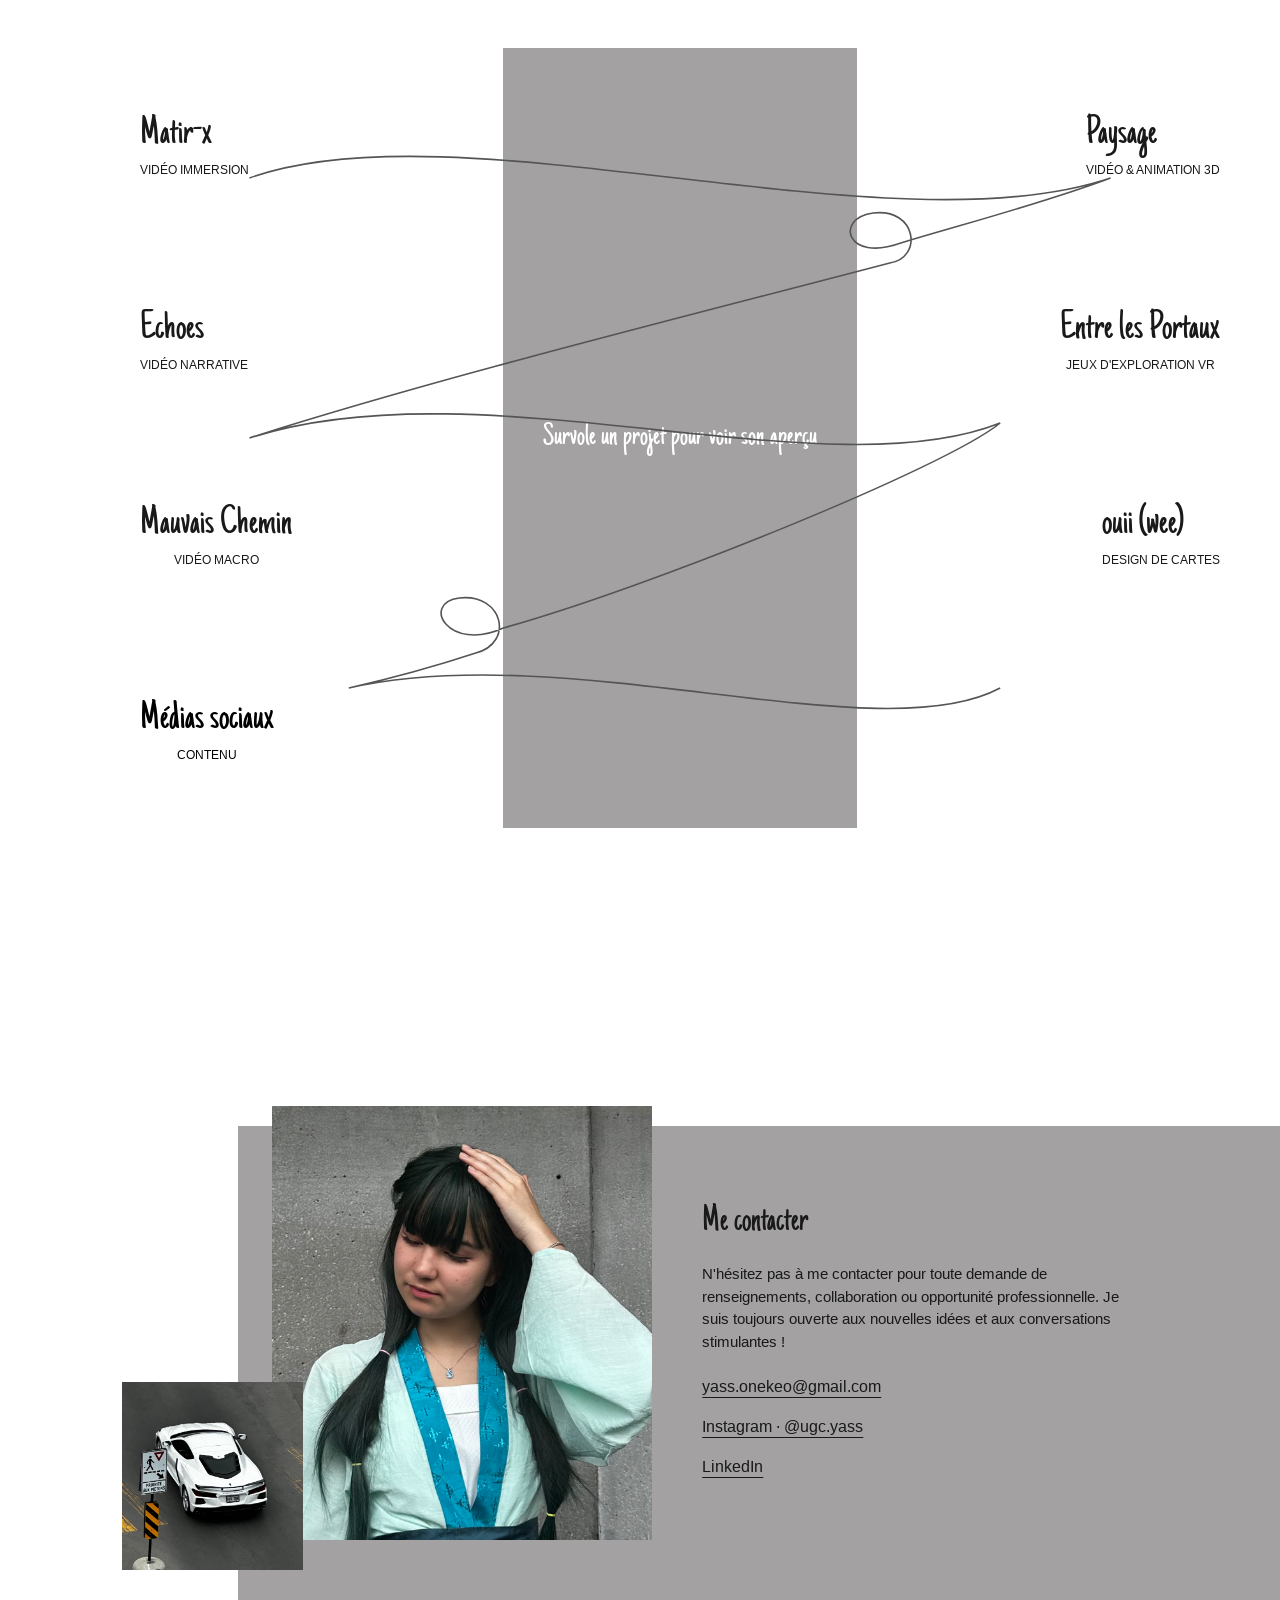
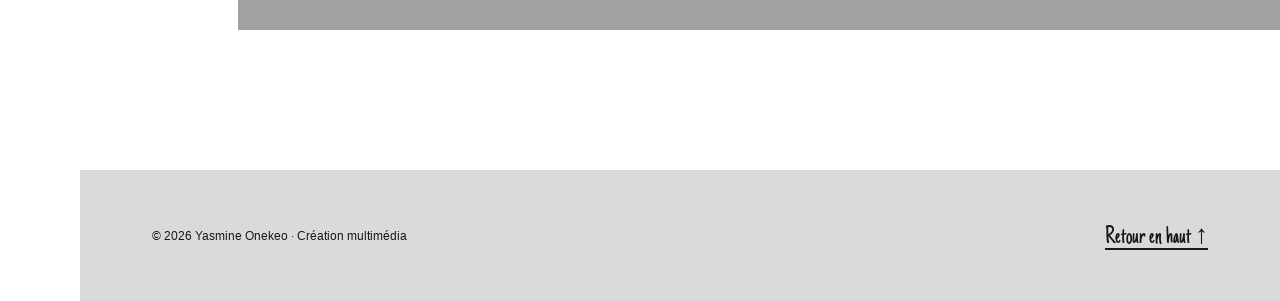
==== commit 68bc22f8: "media sociaux page and such" ====
--- a/index.html
+++ b/index.html
@@ -131,7 +131,7 @@
                     target="_blank"
                     rel="noopener noreferrer"
                   >
-                    @ugc.yass
+                    Instagram · @ugc.yass
                   </a>
                 </p>
                 <p>
@@ -643,7 +643,7 @@
                 target="_blank"
                 rel="noopener noreferrer"
               >
-                @ugc.yass
+                Instagram · @ugc.yass
               </a>
             </p>
             <p>
--- a/css/layout.css
+++ b/css/layout.css
@@ -644,7 +644,7 @@
   height: 100%;
   display: grid;
   grid-template-columns: 1fr 1fr;
-  grid-template-rows: repeat(3, 1fr);
+  grid-template-rows: repeat(4, 1fr);
   column-gap: 35%;
   align-items: center;
 }
@@ -1290,3 +1290,6 @@
     margin-bottom: 180px;
   }
 }
+
+.projets__lien--beige { --glow: #94734f; color: #000; }
+.projets__lien--wee { --glow: #ad78ee; }
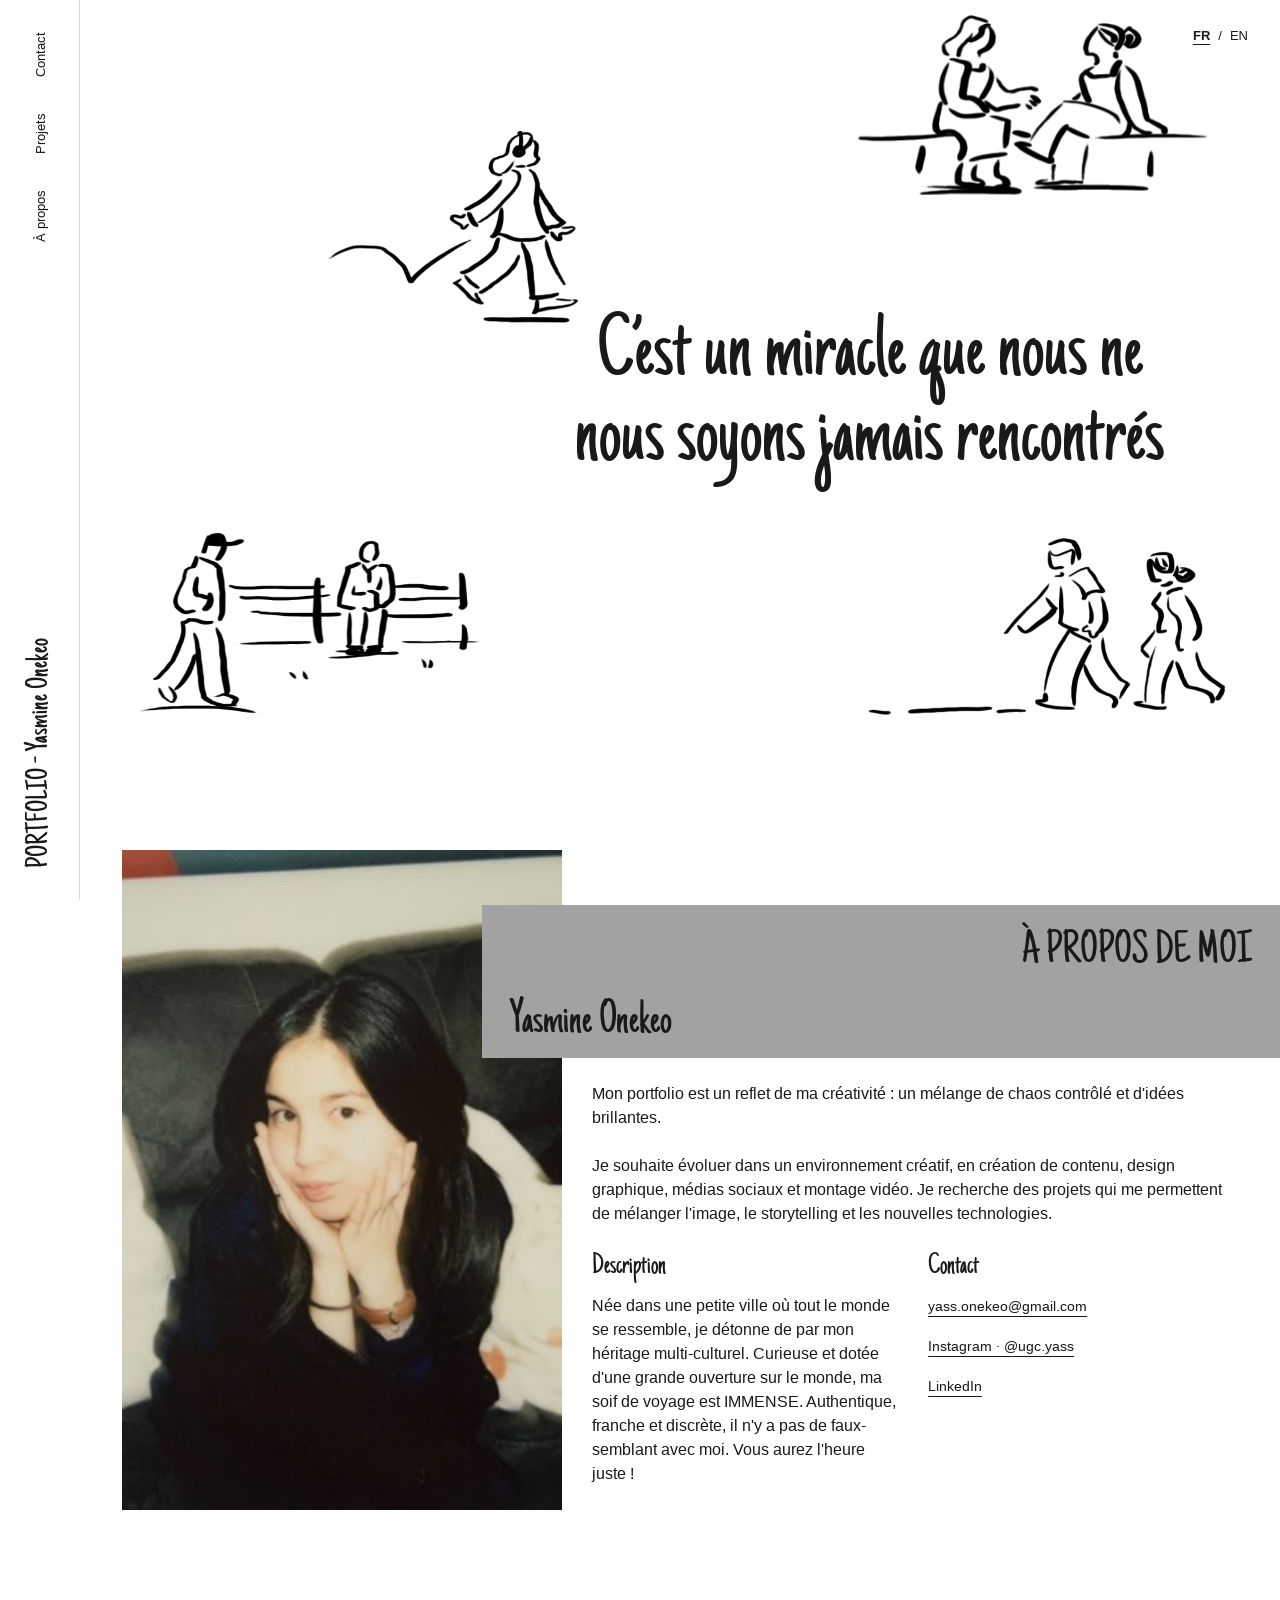
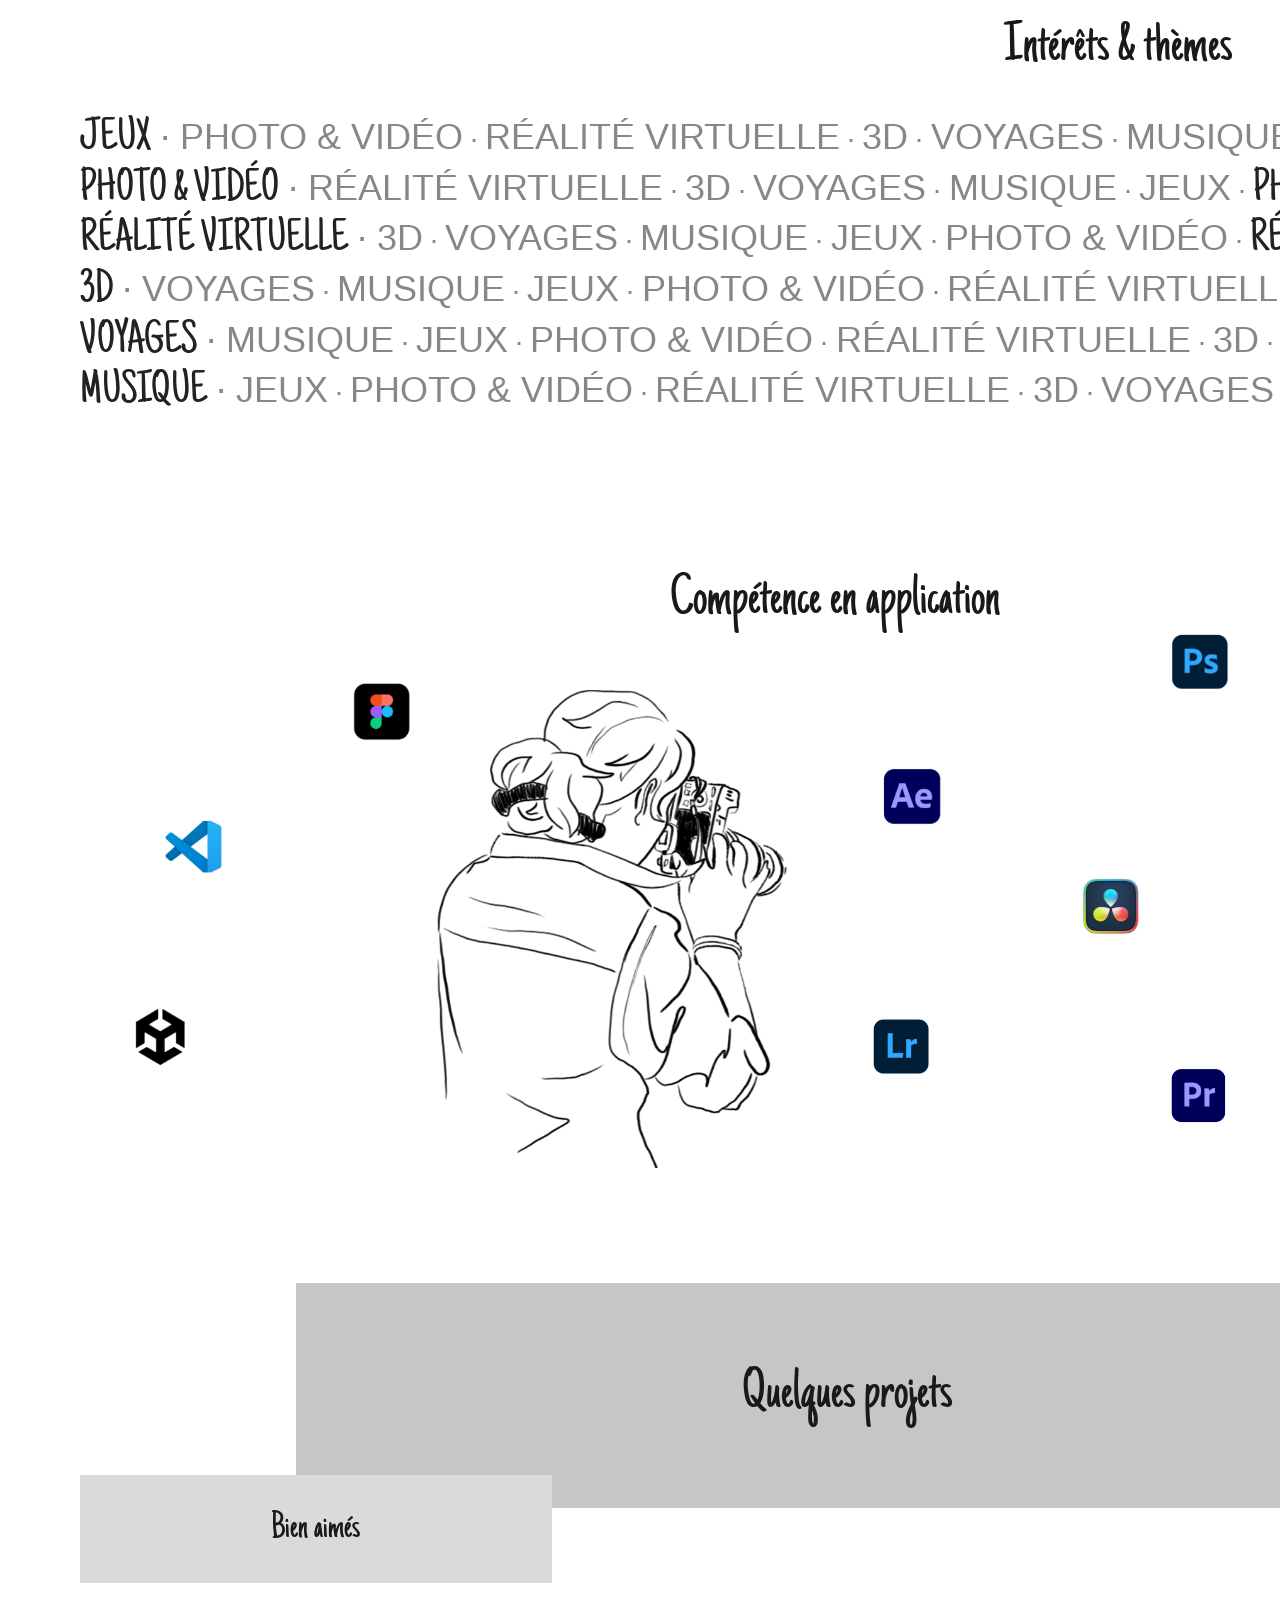
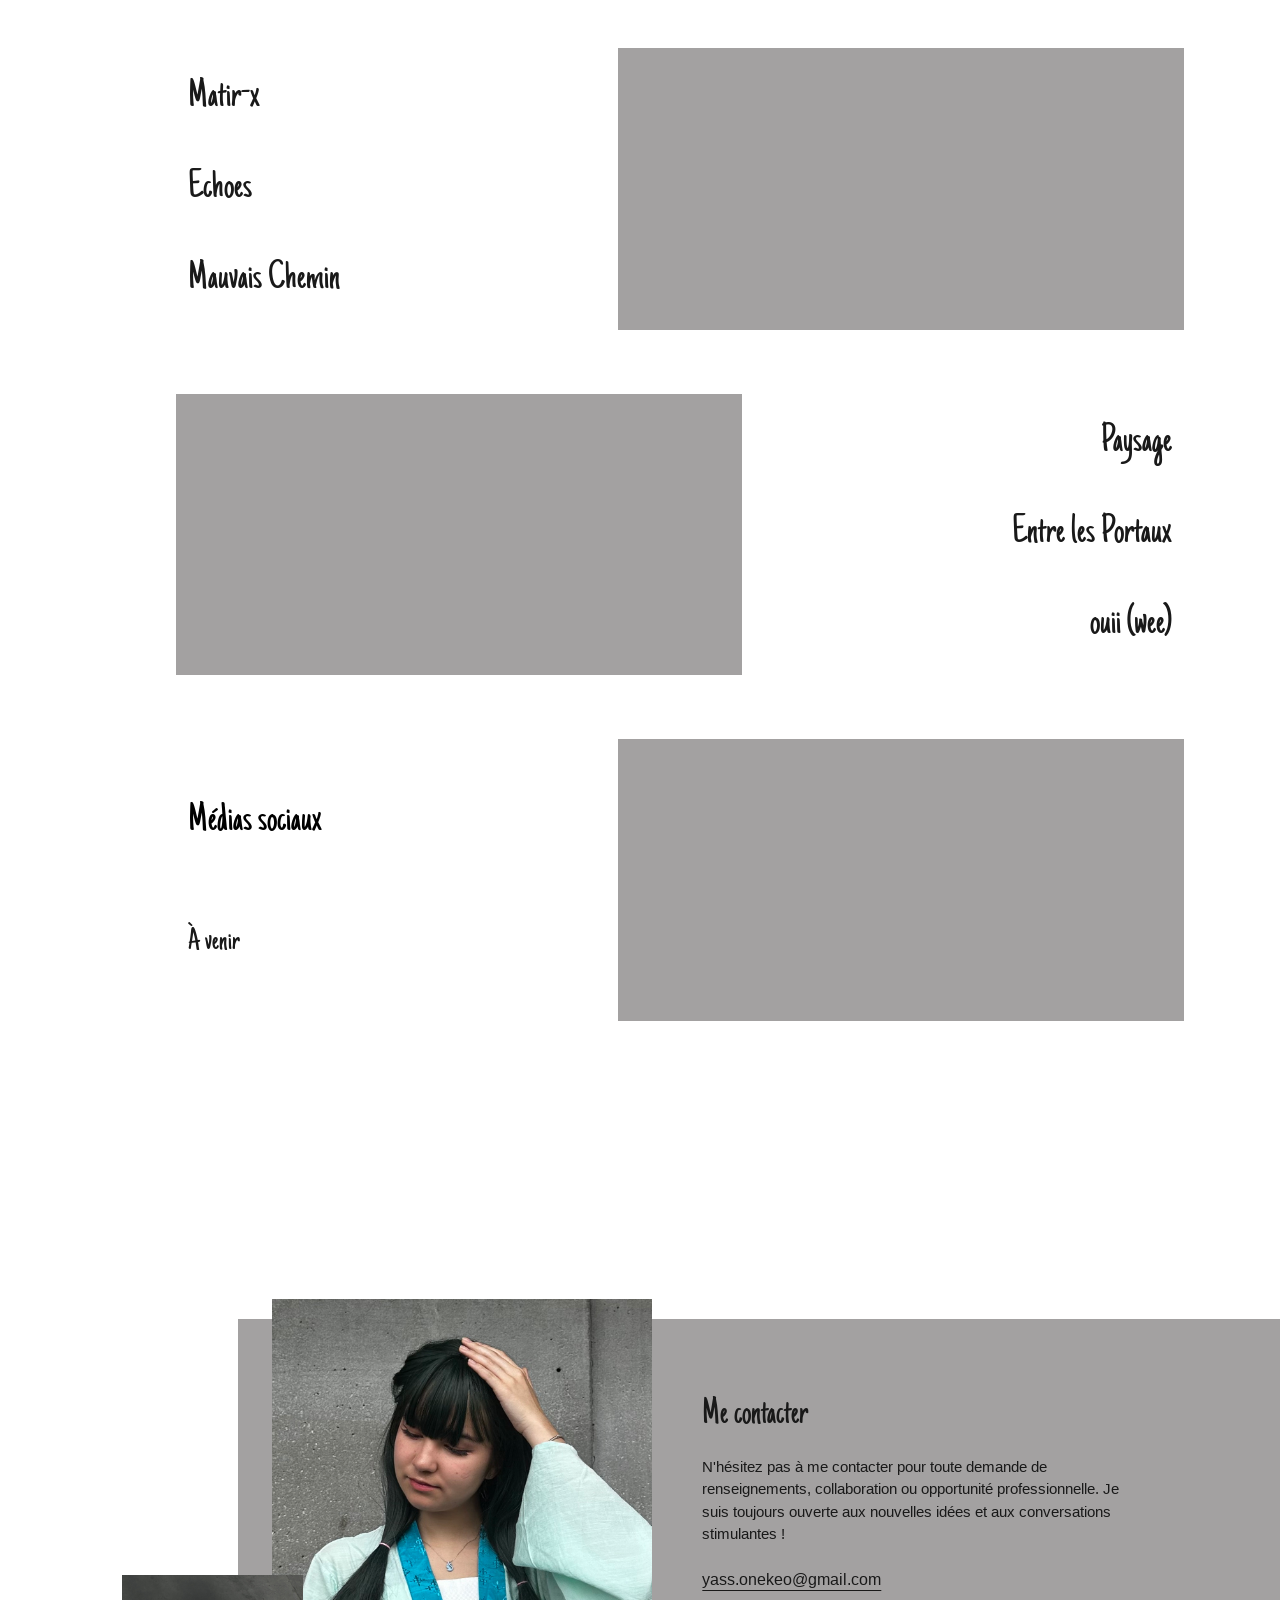
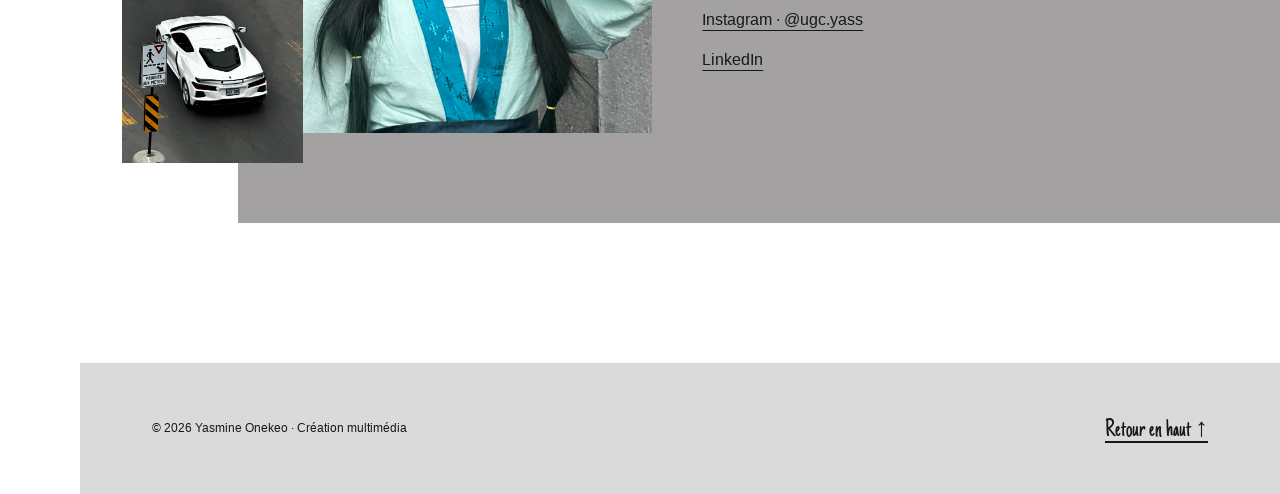
==== commit fd157fc8: "Amélioration de l'aperçu des projets et réorganisation du code pour une meilleure lisibilité" ====
--- a/index.html
+++ b/index.html
@@ -579,20 +579,6 @@
         </header>
 
         <div class="projets__composition">
-          <!-- Zone d'aperçu : l'image change au survol d'un projet. -->
-          <div class="projets__apercu" aria-live="polite">
-            <img class="projets__apercu-image" alt="" />
-            <p class="projets__apercu-texte">
-              Survole un projet pour voir son aperçu
-            </p>
-          </div>
-
-          <img
-            class="projets__fil"
-            src="./assets/images/accueil/fil-projets.svg"
-            alt=""
-          />
-
           <!-- Cette div est remplie depuis data/projects.json. -->
           <div class="projets__liste" aria-live="polite">
             <p class="projets__message">Chargement des projets…</p>
--- a/css/layout.css
+++ b/css/layout.css
@@ -617,14 +617,13 @@
 
 .projets__apercu-texte {
   position: absolute;
-  inset: 50% 12px auto;
+  inset: clamp(16px, 2vw, 28px) 12px auto;
   margin: 0;
   color: var(--couleur-fond);
   font:
     32px / 1 "Just Another Hand",
     cursive;
   text-align: center;
-  transform: translateY(-50%);
   transition: opacity 0.25s ease;
 }
 
@@ -636,6 +635,7 @@
   position: absolute;
   width: 100%;
   height: 100%;
+  object-fit: contain;
   pointer-events: none;
 }
 
@@ -1293,3 +1293,33 @@
 
 .projets__lien--beige { --glow: #94734f; color: #000; }
 .projets__lien--wee { --glow: #ad78ee; }
+
+
+/* Rapproche les projets du centre en laissant respirer les bords sur desktop. */
+@media (min-width: 901px) {
+ .projets__liste { padding-inline: 10%; column-gap: 17%; }
+}
+
+/* Trace plus compact au centre des projets. */
+@media (min-width: 901px) {
+ .projets__fil { width: 84%; height: 84%; left: 8%; top: 8%; }
+}
+
+/* Accueil : un aperçu partagé par un maximum de trois projets. */
+@media (min-width: 901px) {
+  #projets .projets__composition { height: auto; margin-inline: 8%; }
+  #projets .projets__liste { display: grid; grid-template-columns: minmax(0, 1fr); grid-template-rows: none; gap: clamp(32px, 5vw, 78px); padding: 0; }
+  .projets__groupe { display: grid; grid-template-columns: minmax(0, 2fr) minmax(0, 3fr); gap: clamp(20px, 5vw, 78px); }
+  .projets__groupe:nth-child(even) { grid-template-columns: minmax(0, 3fr) minmax(0, 2fr); }
+  .projets__groupe:nth-child(even) .projets__apercu { order: -1; }
+  .projets__noms { display: grid; align-content: space-evenly; gap: 8px; }
+  .projets__groupe:nth-child(even) .projets__noms { justify-items: end; text-align: right; }
+  .projets__noms .projets__lien { justify-self: start; }
+  .projets__groupe:nth-child(even) .projets__lien { justify-self: end; }
+  .projets__noms .projets__statut { position: absolute; width: 1px; height: 1px; overflow: hidden; clip-path: inset(50%); }
+  .projets__a-venir { padding: 12px; font: 32px "Just Another Hand", cursive; }
+  .projets__groupe .projets__apercu { position: relative; inset: auto; width: 100%; height: clamp(205px, 22vw, 360px); }
+  .projets__groupe .projets__apercu-texte { inset: auto 0 0; padding: 12px 16px; text-align: left; color: white; background: rgb(0 0 0 / 72%); }
+  .projets__groupe:nth-child(even) .projets__apercu-texte { text-align: right; }
+  .projets__groupe .projets__apercu-texte:empty { display: none; }
+}
